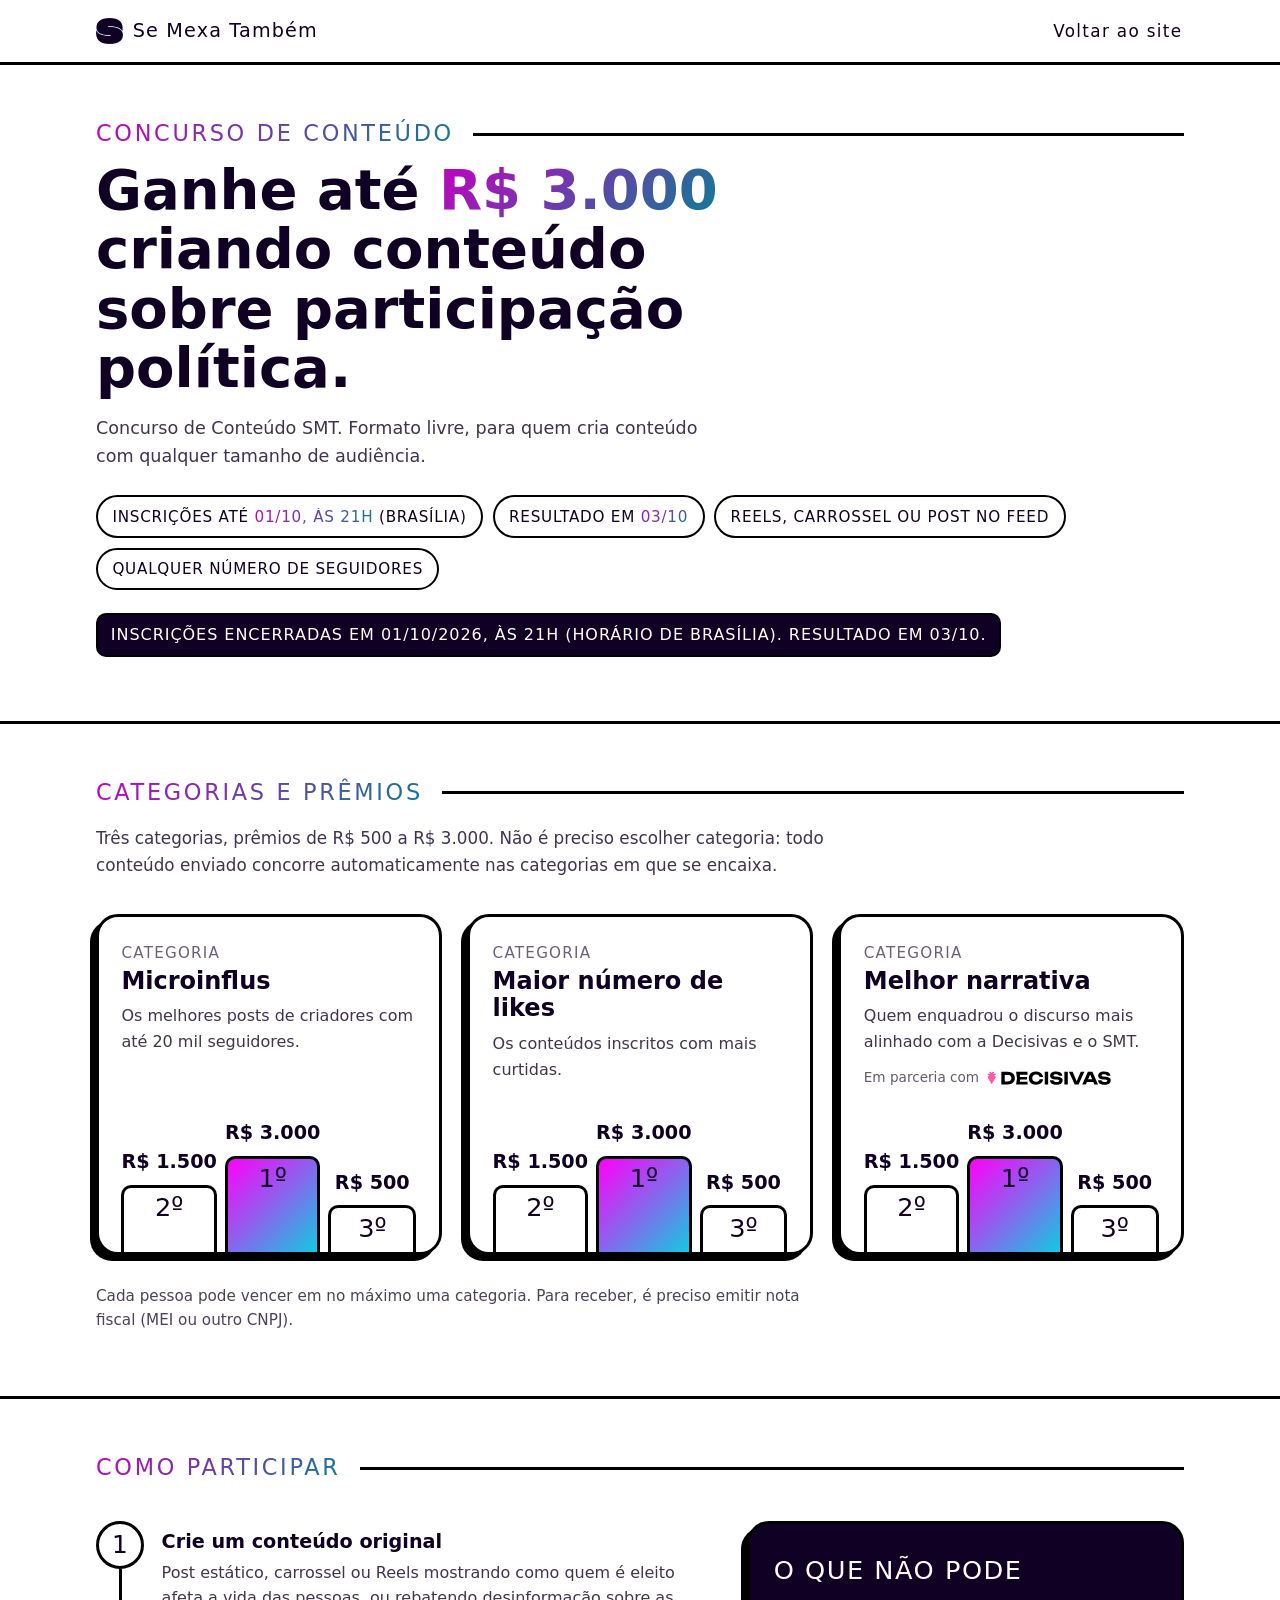
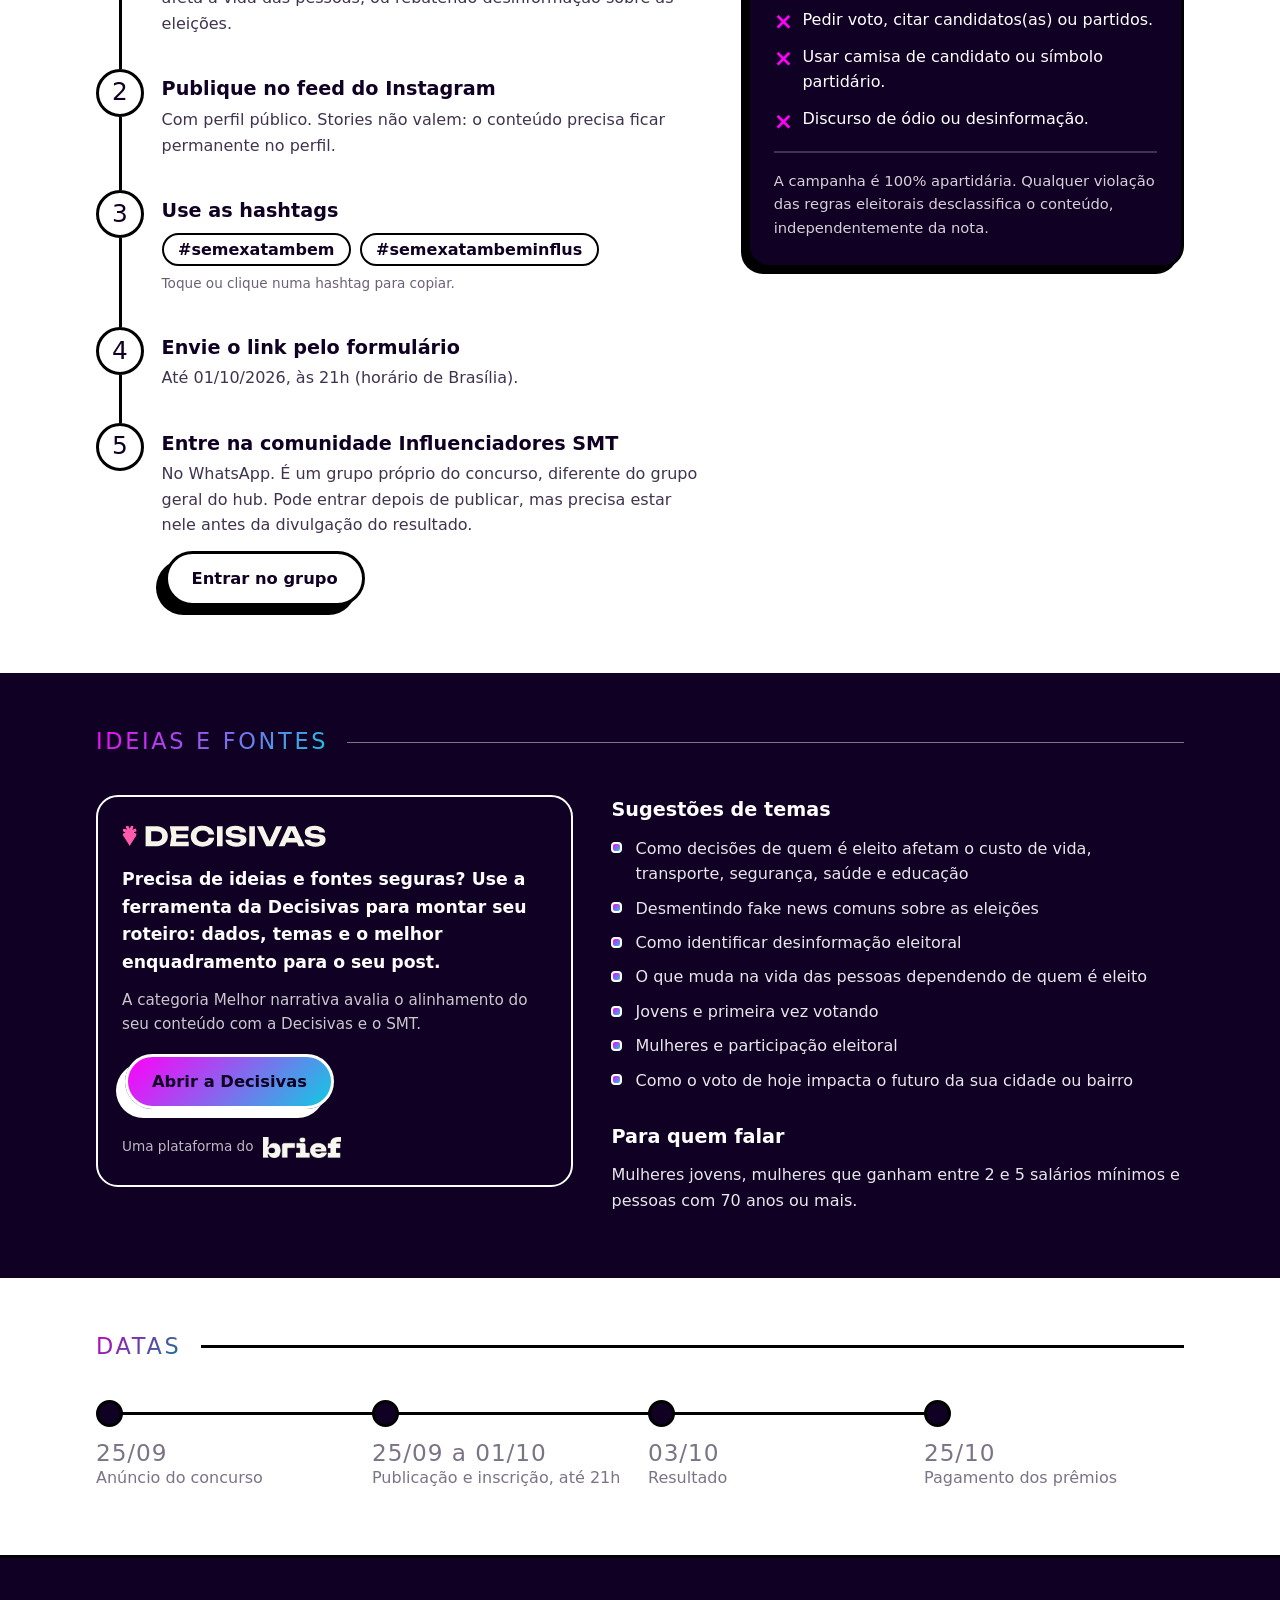
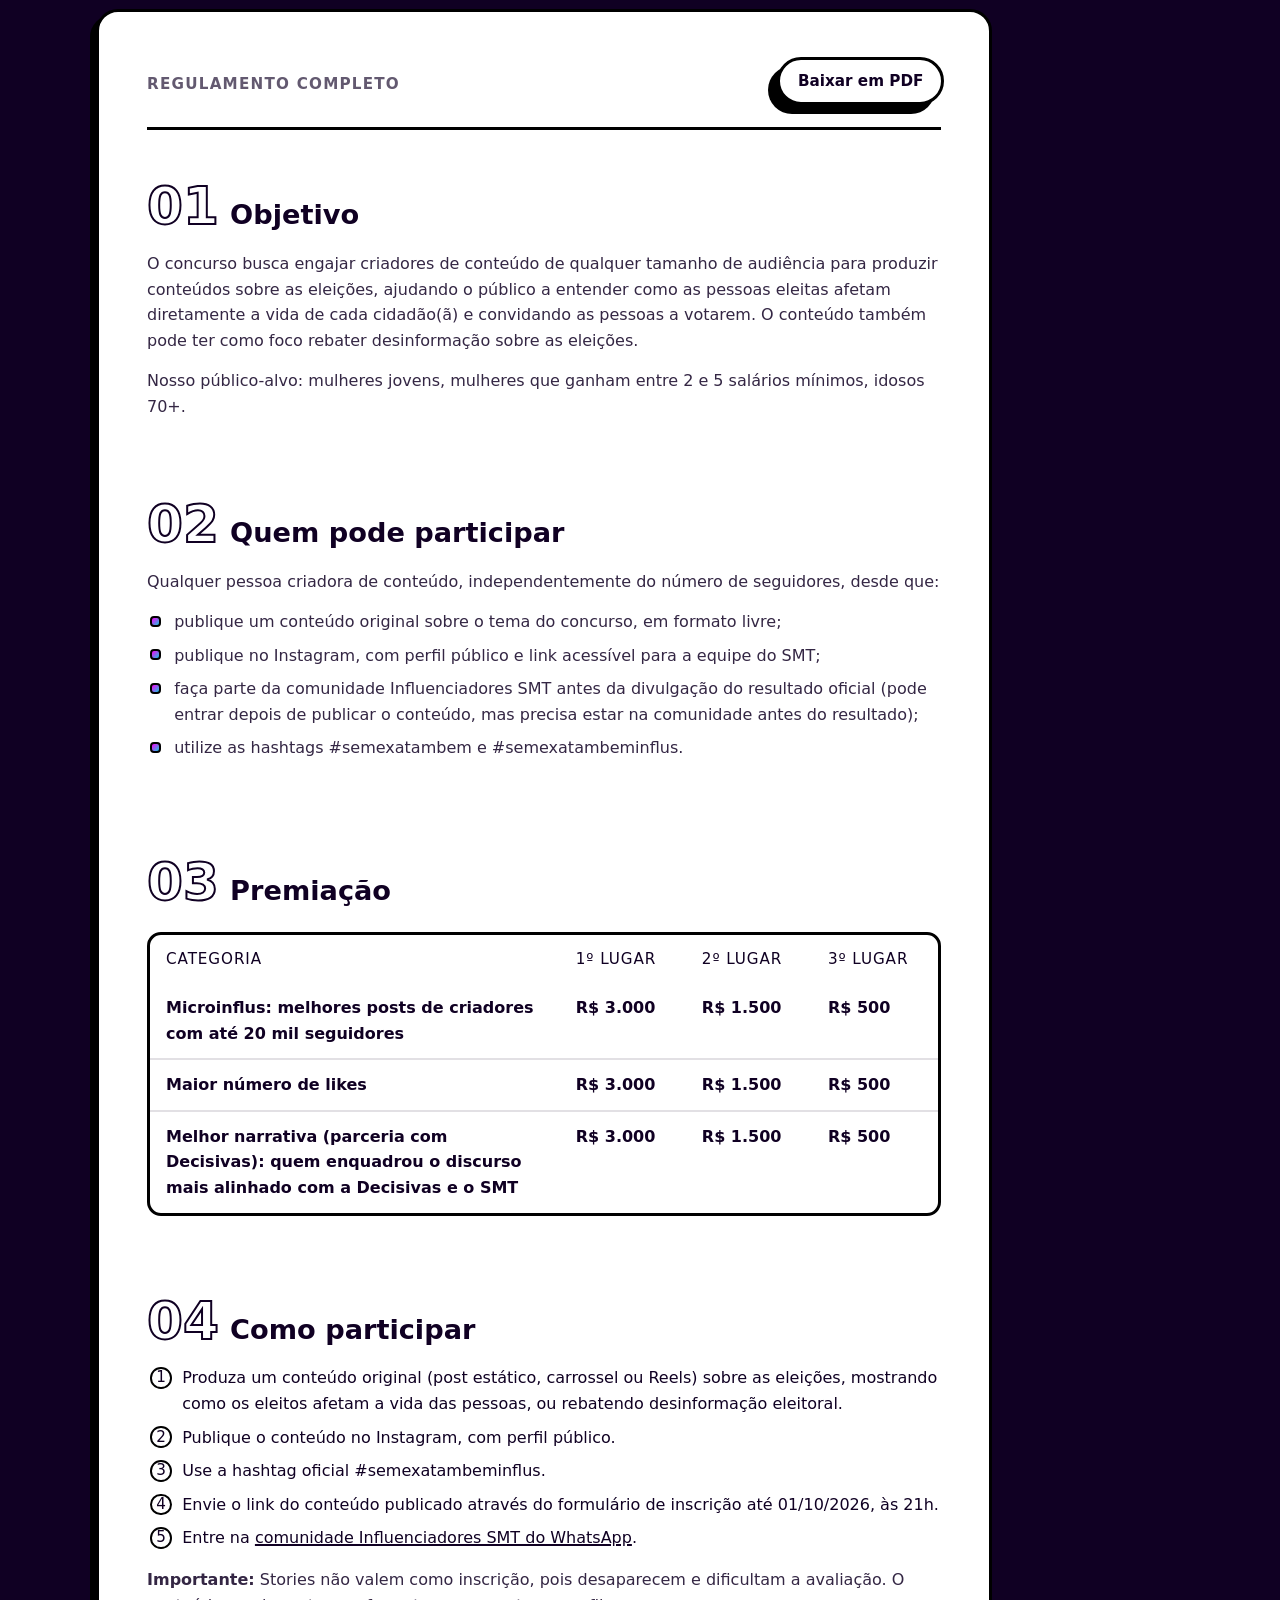
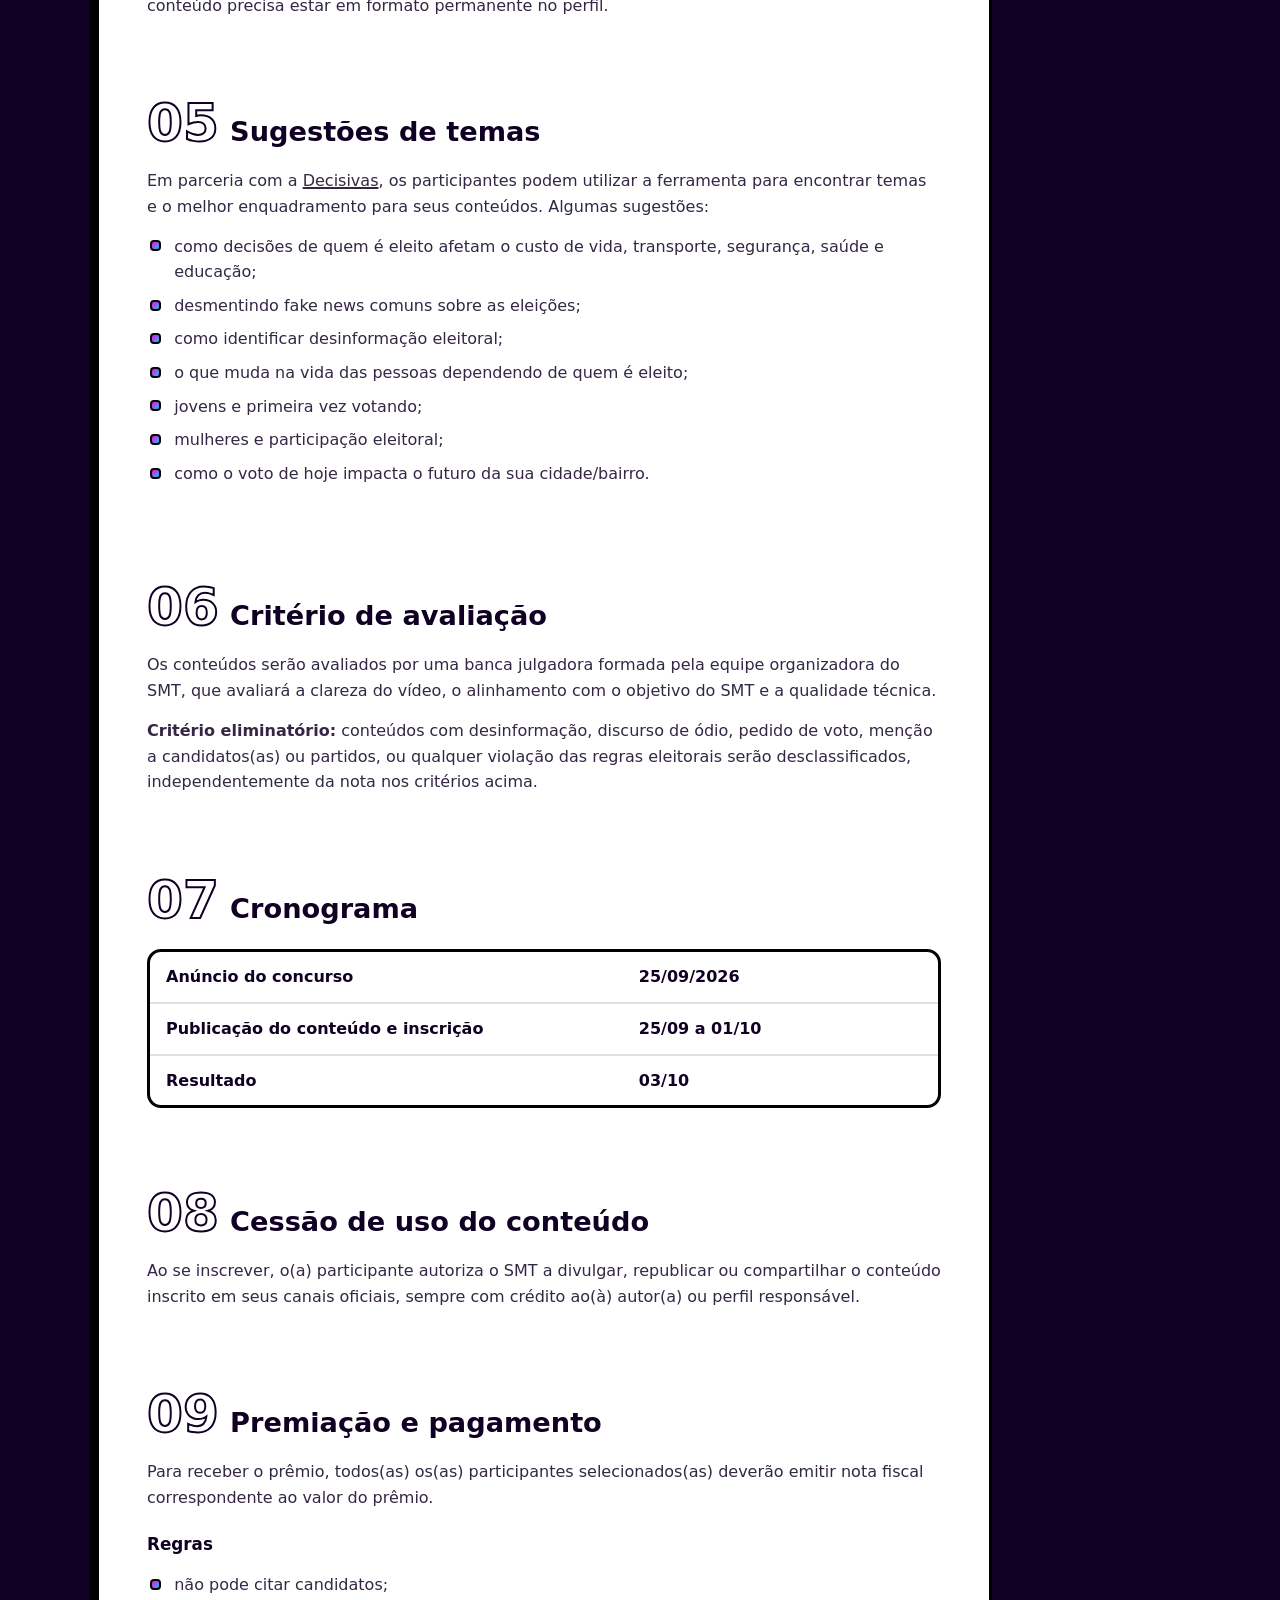
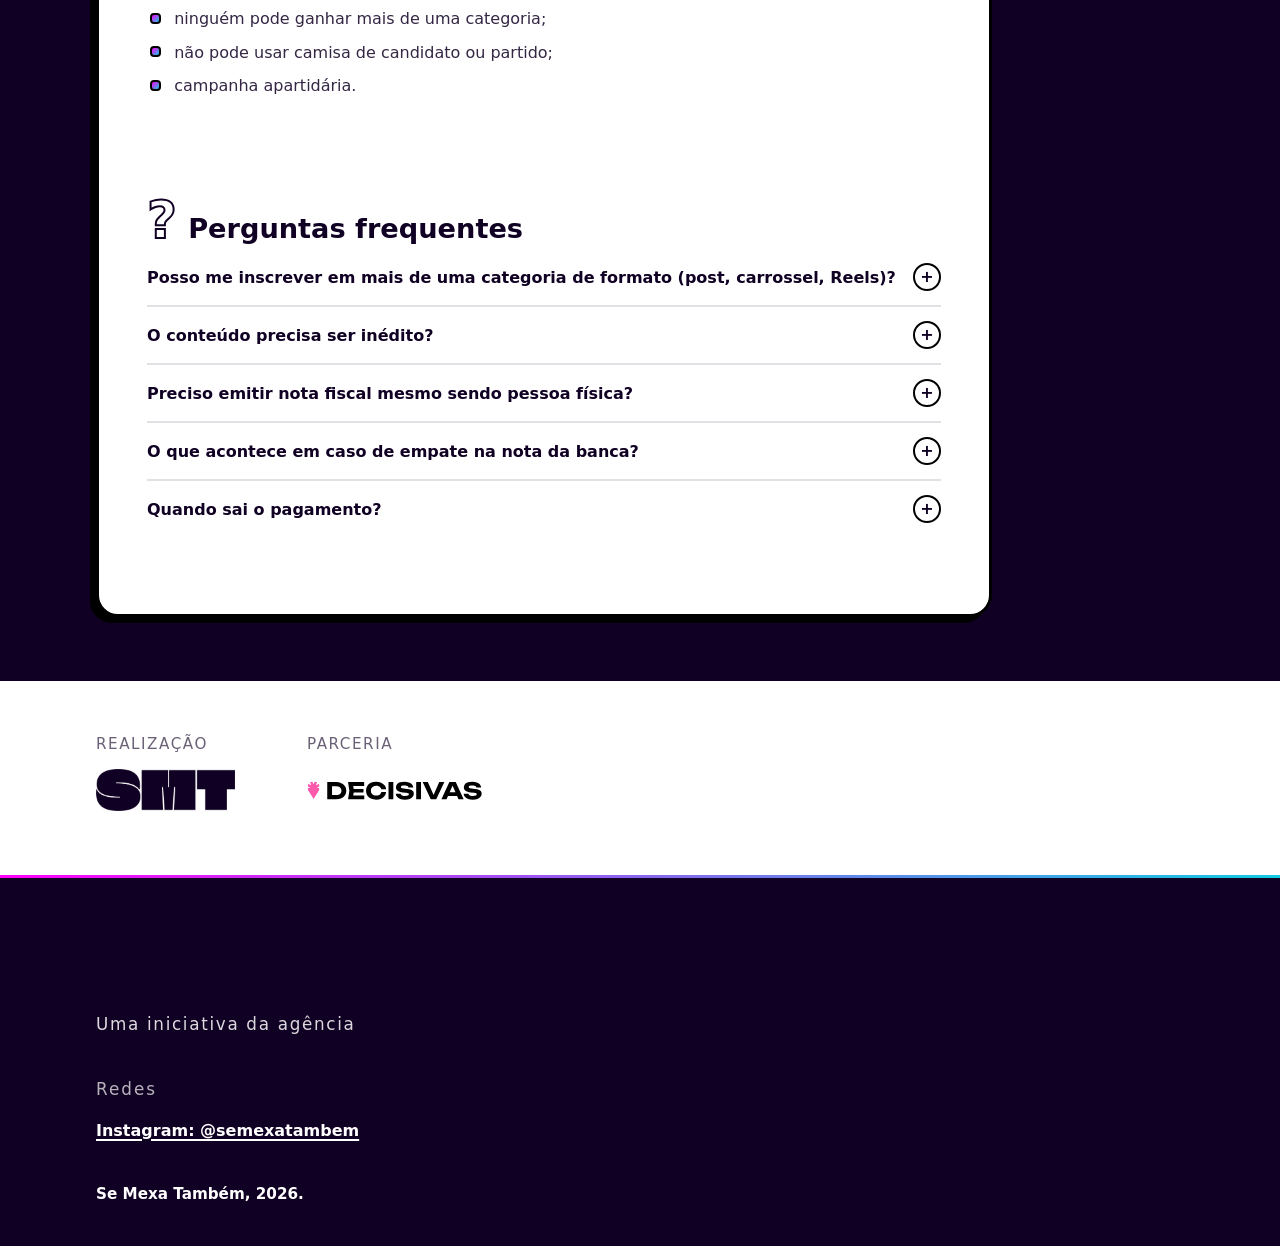
==== concurso/index.html @ 88ca8803 "Concurso de Conteúdo SMT: página /concurso/ com pódios, passo a passo, regulamento, PDF e prazo auto" ====
<!DOCTYPE html>
<html lang="pt-BR">
<head>
  <meta charset="UTF-8">
  <script>if(self!==top){try{top.location.replace(self.location.href)}catch(e){document.documentElement.hidden=true}}</script>
  <meta http-equiv="Content-Security-Policy" content="default-src 'none'; script-src 'self' 'sha256-ZDh8eKhxdZ0gR7tjtRIsDl2L5FKJYBv1Ele5NmzBao4='; style-src 'self'; img-src 'self'; font-src 'self'; form-action 'none'; base-uri 'none'">
  <meta name="referrer" content="strict-origin-when-cross-origin">
  <meta name="viewport" content="width=device-width, initial-scale=1.0">
  <title>Concurso de conteúdo: Se Mexa Também</title>
  <meta name="theme-color" content="#ffffff">
  <link rel="preload" href="/assets/fonts/bebasneue-400.woff2" as="font" type="font/woff2" crossorigin>
  <link rel="preload" href="/assets/fonts/baloo2-600.woff2" as="font" type="font/woff2" crossorigin>
  <link rel="preload" href="/assets/fonts/inter-400.woff2" as="font" type="font/woff2" crossorigin>
  <meta name="description" content="Concurso de Conteúdo SMT sobre participação política: prêmios de até R$ 3.000 para criadores de qualquer tamanho de audiência. Inscrições até 01/10/2026, às 21h.">
  <link rel="canonical" href="https://semexatambem.com/concurso/">
  <meta property="og:site_name" content="Se Mexa Também">
  <meta property="og:locale" content="pt_BR">
  <meta property="og:type" content="article">
  <meta name="twitter:card" content="summary_large_image">
  <meta property="og:title" content="Concurso de Conteúdo SMT: prêmios de até R$ 3.000">
  <meta property="og:description" content="Para criadores de qualquer tamanho. Reels, carrossel ou post sobre participação política. Inscrições até 01/10, às 21h.">
  <meta property="og:url" content="https://semexatambem.com/concurso/">
  <meta property="og:image" content="https://semexatambem.com/assets/og-concurso.png">
  <meta property="og:image:width" content="1200">
  <meta property="og:image:height" content="630">
  <meta property="og:image:alt" content="Concurso de Conteúdo SMT: prêmios de até R$ 3.000, inscrições até 01/10">
  <link rel="icon" type="image/svg+xml" href="/assets/favicon.svg">
  <link rel="icon" type="image/png" sizes="64x64" href="/assets/favicon-64.png">
  <link rel="apple-touch-icon" href="/assets/apple-touch-icon.png">
  <link rel="stylesheet" href="/css/style.css?v=48">
</head>
<body class="pagina-edital pagina-concurso">
  <a class="pular" href="#premios">Pular para o conteúdo</a>
  <header class="topo">
    <nav class="container topo__nav" aria-label="Navegação principal">
      <a class="topo__marca" href="/" aria-label="Se Mexa Também, voltar ao site">
        <img class="topo__s" src="/assets/marca/s-escuro-topo.png" alt="" width="108" height="100">
        <span class="topo__nome">Se Mexa Também</span>
      </a>
      <ul class="topo__links">
        <li><a href="/">Voltar ao site</a></li>
      </ul>
    </nav>
    <div class="fio-leitura" aria-hidden="true"></div>
  </header>

  <main>
    <!-- ============ ABERTURA ============ -->
    <section class="secao concurso-abre" aria-labelledby="titulo-concurso">
      <div class="container">
        <div class="edital__print-cabecalho" aria-hidden="true">
          <img src="/assets/marca/smt-escuro.png" alt="" width="825" height="247">
          <span>semexatambem.com/concurso</span>
        </div>
        <div class="edital__print-grad" aria-hidden="true"></div>
        <div class="cabeca">
          <p class="dizer">Concurso de conteúdo</p>
        </div>
        <h1 id="titulo-concurso" class="concurso__titulo">Ganhe até <span>R$ 3.000</span> criando conteúdo sobre participação política.</h1>
        <p class="concurso__sub">Concurso de Conteúdo SMT. Formato livre, para quem cria conteúdo com qualquer tamanho de audiência.</p>
        <ul class="edital__essencial" aria-label="Resumo do concurso">
          <li>Inscrições até <b>01/10, às 21h</b> (Brasília)<span class="contagem" data-ate="2026-10-01T21:00:00-03:00" hidden></span></li>
          <li>Resultado em <b>03/10</b></li>
          <li>Reels, carrossel ou post no feed</li>
          <li>Qualquer número de seguidores</li>
        </ul>
        <p class="edital__encerrado" data-desde="2026-10-01T21:00:00-03:00" hidden>Inscrições encerradas em 01/10/2026, às 21h (horário de Brasília). Resultado em 03/10.</p>
        <div class="edital__acoes" data-ate="2026-10-01T21:00:00-03:00">
          <a class="botao botao--grad apertavel" href="https://forms.gle/LNgbpVWy9CiAMmvh6" target="_blank" rel="noopener">Enviar meu conteúdo<span class="visualmente-oculto"> (abre em nova aba)</span></a>
          <a class="botao botao--linha apertavel" href="#como-participar">Como participar</a>
        </div>
      </div>
    </section>

    <!-- ============ PRÊMIOS ============ -->
    <section class="secao secao--fio concurso-so-tela" id="premios" aria-labelledby="titulo-premios">
      <div class="container">
        <div class="cabeca">
          <h2 id="titulo-premios" class="dizer">Categorias e prêmios</h2>
        </div>
        <p class="apoio">Três categorias, prêmios de R$ 500 a R$ 3.000. Não é preciso escolher categoria: todo conteúdo enviado concorre automaticamente nas categorias em que se encaixa.</p>

        <div class="premios">
          <article class="premio">
            <p class="premio__rotulo">Categoria</p>
            <h3 class="premio__nome">Microinflus</h3>
            <p class="premio__desc">Os melhores posts de criadores com até 20 mil seguidores.</p>
            <ol class="podio" role="list" aria-label="Prêmios: Microinflus">
              <li class="podio__lugar podio__lugar--1"><span class="visualmente-oculto">Primeiro lugar: </span><span class="podio__valor">R$ 3.000</span><span class="podio__degrau" aria-hidden="true">1º</span></li>
              <li class="podio__lugar podio__lugar--2"><span class="visualmente-oculto">Segundo lugar: </span><span class="podio__valor">R$ 1.500</span><span class="podio__degrau" aria-hidden="true">2º</span></li>
              <li class="podio__lugar podio__lugar--3"><span class="visualmente-oculto">Terceiro lugar: </span><span class="podio__valor">R$ 500</span><span class="podio__degrau" aria-hidden="true">3º</span></li>
            </ol>
          </article>

          <article class="premio">
            <p class="premio__rotulo">Categoria</p>
            <h3 class="premio__nome">Maior número de likes</h3>
            <p class="premio__desc">Os conteúdos inscritos com mais curtidas.</p>
            <ol class="podio" role="list" aria-label="Prêmios: Maior número de likes">
              <li class="podio__lugar podio__lugar--1"><span class="visualmente-oculto">Primeiro lugar: </span><span class="podio__valor">R$ 3.000</span><span class="podio__degrau" aria-hidden="true">1º</span></li>
              <li class="podio__lugar podio__lugar--2"><span class="visualmente-oculto">Segundo lugar: </span><span class="podio__valor">R$ 1.500</span><span class="podio__degrau" aria-hidden="true">2º</span></li>
              <li class="podio__lugar podio__lugar--3"><span class="visualmente-oculto">Terceiro lugar: </span><span class="podio__valor">R$ 500</span><span class="podio__degrau" aria-hidden="true">3º</span></li>
            </ol>
          </article>

          <article class="premio">
            <p class="premio__rotulo">Categoria</p>
            <h3 class="premio__nome">Melhor narrativa</h3>
            <p class="premio__desc">Quem enquadrou o discurso mais alinhado com a Decisivas e o SMT.</p>
            <p class="premio__parceria">Em parceria com <img src="/assets/parceiros/decisivas-escuro.svg" alt="Decisivas" width="1394" height="153"></p>
            <ol class="podio" role="list" aria-label="Prêmios: Melhor narrativa">
              <li class="podio__lugar podio__lugar--1"><span class="visualmente-oculto">Primeiro lugar: </span><span class="podio__valor">R$ 3.000</span><span class="podio__degrau" aria-hidden="true">1º</span></li>
              <li class="podio__lugar podio__lugar--2"><span class="visualmente-oculto">Segundo lugar: </span><span class="podio__valor">R$ 1.500</span><span class="podio__degrau" aria-hidden="true">2º</span></li>
              <li class="podio__lugar podio__lugar--3"><span class="visualmente-oculto">Terceiro lugar: </span><span class="podio__valor">R$ 500</span><span class="podio__degrau" aria-hidden="true">3º</span></li>
            </ol>
          </article>
        </div>

        <p class="premios__nota">Cada pessoa pode vencer em no máximo uma categoria. Para receber, é preciso emitir nota fiscal (MEI ou outro CNPJ).</p>
      </div>
    </section>

    <!-- ============ COMO PARTICIPAR ============ -->
    <section class="secao secao--fio concurso-so-tela" id="como-participar" aria-labelledby="titulo-como">
      <div class="container">
        <div class="cabeca">
          <h2 id="titulo-como" class="dizer">Como participar</h2>
        </div>

        <div class="participar">
          <ol class="passos">
            <li class="passo">
              <span class="passo__n" aria-hidden="true">1</span>
              <div class="passo__corpo">
                <h3 class="passo__titulo">Crie um conteúdo original</h3>
                <p>Post estático, carrossel ou Reels mostrando como quem é eleito afeta a vida das pessoas, ou rebatendo desinformação sobre as eleições.</p>
              </div>
            </li>
            <li class="passo">
              <span class="passo__n" aria-hidden="true">2</span>
              <div class="passo__corpo">
                <h3 class="passo__titulo">Publique no feed do Instagram</h3>
                <p>Com perfil público. Stories não valem: o conteúdo precisa ficar permanente no perfil.</p>
              </div>
            </li>
            <li class="passo">
              <span class="passo__n" aria-hidden="true">3</span>
              <div class="passo__corpo">
                <h3 class="passo__titulo">Use as hashtags</h3>
                <p class="hashtags"><span class="hashtag" data-copiar="#semexatambem">#semexatambem</span> <span class="hashtag" data-copiar="#semexatambeminflus">#semexatambeminflus</span></p>
                <p class="hashtags__dica" hidden>Toque ou clique numa hashtag para copiar.</p>
              </div>
            </li>
            <li class="passo">
              <span class="passo__n" aria-hidden="true">4</span>
              <div class="passo__corpo">
                <h3 class="passo__titulo">Envie o link pelo formulário</h3>
                <p>Até 01/10/2026, às 21h (horário de Brasília).</p>
                <p class="passo__acao" data-ate="2026-10-01T21:00:00-03:00"><a class="botao botao--grad apertavel" href="https://forms.gle/LNgbpVWy9CiAMmvh6" target="_blank" rel="noopener">Enviar meu conteúdo<span class="visualmente-oculto"> (abre em nova aba)</span></a></p>
              </div>
            </li>
            <li class="passo">
              <span class="passo__n" aria-hidden="true">5</span>
              <div class="passo__corpo">
                <h3 class="passo__titulo">Entre na comunidade Influenciadores SMT</h3>
                <p>No WhatsApp. É um grupo próprio do concurso, diferente do grupo geral do hub. Pode entrar depois de publicar, mas precisa estar nele antes da divulgação do resultado.</p>
                <p class="passo__acao"><a class="botao botao--linha apertavel" href="https://chat.whatsapp.com/FdchD34nEvF4m3h0wXc2Hn" target="_blank" rel="noopener">Entrar no grupo<span class="visualmente-oculto"> (abre em nova aba)</span></a></p>
              </div>
            </li>
          </ol>

          <aside class="regras" aria-labelledby="titulo-regras">
            <h3 id="titulo-regras" class="regras__titulo">O que não pode</h3>
            <ul class="regras__lista">
              <li>Pedir voto, citar candidatos(as) ou partidos.</li>
              <li>Usar camisa de candidato ou símbolo partidário.</li>
              <li>Discurso de ódio ou desinformação.</li>
            </ul>
            <p class="regras__nota">A campanha é 100% apartidária. Qualquer violação das regras eleitorais desclassifica o conteúdo, independentemente da nota.</p>
          </aside>
        </div>
      </div>
    </section>

    <!-- ============ IDEIAS (DECISIVAS) ============ -->
    <section class="secao secao-escura concurso-ideias concurso-so-tela" aria-labelledby="titulo-ideias">
      <div class="container">
        <div class="cabeca cabeca--escura">
          <h2 id="titulo-ideias" class="dizer">Ideias e fontes</h2>
        </div>
        <div class="ideias">
          <div class="ideias__decisivas">
            <img class="ideias__logo" src="/assets/parceiros/decisivas-claro.svg" alt="Decisivas" width="1394" height="153">
            <p class="ideias__chamada">Precisa de ideias e fontes seguras? Use a ferramenta da Decisivas para montar seu roteiro: dados, temas e o melhor enquadramento para o seu post.</p>
            <p class="ideias__dica">A categoria Melhor narrativa avalia o alinhamento do seu conteúdo com a Decisivas e o SMT.</p>
            <p><a class="botao botao--grad apertavel" href="https://decisivas.com.br/" target="_blank" rel="noopener">Abrir a Decisivas<span class="visualmente-oculto"> (abre em nova aba)</span></a></p>
            <p class="ideias__credito">Uma plataforma do <img src="/assets/parceiros/brief-claro.png" alt="Projeto Brief" width="435" height="120"></p>
          </div>
          <div class="ideias__temas">
            <h3 class="ideias__subtitulo">Sugestões de temas</h3>
            <ul class="ideias__lista">
              <li>Como decisões de quem é eleito afetam o custo de vida, transporte, segurança, saúde e educação</li>
              <li>Desmentindo fake news comuns sobre as eleições</li>
              <li>Como identificar desinformação eleitoral</li>
              <li>O que muda na vida das pessoas dependendo de quem é eleito</li>
              <li>Jovens e primeira vez votando</li>
              <li>Mulheres e participação eleitoral</li>
              <li>Como o voto de hoje impacta o futuro da sua cidade ou bairro</li>
            </ul>
            <h3 class="ideias__subtitulo">Para quem falar</h3>
            <p class="ideias__publico">Mulheres jovens, mulheres que ganham entre 2 e 5 salários mínimos e pessoas com 70 anos ou mais.</p>
          </div>
        </div>
      </div>
    </section>

    <!-- ============ CRONOGRAMA ============ -->
    <section class="secao concurso-so-tela" aria-labelledby="titulo-datas">
      <div class="container">
        <div class="cabeca">
          <h2 id="titulo-datas" class="dizer">Datas</h2>
        </div>
        <ol class="linha-tempo">
          <li class="etapa" data-inicio="2026-09-25T00:00:00-03:00" data-fim="2026-09-25T23:59:59-03:00">
            <span class="etapa__ponto" aria-hidden="true"></span>
            <span class="etapa__data">25/09</span>
            <span class="etapa__nome">Anúncio do concurso</span>
          </li>
          <li class="etapa" data-inicio="2026-09-25T00:00:00-03:00" data-fim="2026-10-01T21:00:00-03:00">
            <span class="etapa__ponto" aria-hidden="true"></span>
            <span class="etapa__data">25/09 a 01/10</span>
            <span class="etapa__nome">Publicação e inscrição, até 21h</span>
          </li>
          <li class="etapa" data-inicio="2026-10-03T00:00:00-03:00" data-fim="2026-10-03T23:59:59-03:00">
            <span class="etapa__ponto" aria-hidden="true"></span>
            <span class="etapa__data">03/10</span>
            <span class="etapa__nome">Resultado</span>
          </li>
          <li class="etapa" data-inicio="2026-10-25T00:00:00-03:00" data-fim="2026-10-25T23:59:59-03:00">
            <span class="etapa__ponto" aria-hidden="true"></span>
            <span class="etapa__data">25/10</span>
            <span class="etapa__nome">Pagamento dos prêmios</span>
          </li>
        </ol>
      </div>
    </section>

    <!-- ============ REGULAMENTO ============ -->
    <section class="secao secao--fio edital-leitura" id="regulamento" aria-labelledby="titulo-regulamento">
      <div class="container">
        <div class="edital__folha">
        <div class="edital__ferramentas">
          <h2 id="titulo-regulamento" class="edital__doc">Regulamento completo</h2>
          <a class="botao botao--linha apertavel" href="/concurso/regulamento-concurso-smt.pdf" download="regulamento-concurso-smt.pdf">Baixar em PDF</a>
        </div>
        <div class="edital__corpo">

        <article>
          <h3 class="regulamento__h"><span aria-hidden="true">01</span> Objetivo</h3>
          <p>O concurso busca engajar criadores de conteúdo de qualquer tamanho de audiência para produzir conteúdos sobre as eleições, ajudando o público a entender como as pessoas eleitas afetam diretamente a vida de cada cidadão(ã) e convidando as pessoas a votarem. O conteúdo também pode ter como foco rebater desinformação sobre as eleições.</p>
          <p>Nosso público-alvo: mulheres jovens, mulheres que ganham entre 2 e 5 salários mínimos, idosos 70+.</p>
        </article>

        <article>
          <h3 class="regulamento__h"><span aria-hidden="true">02</span> Quem pode participar</h3>
          <p>Qualquer pessoa criadora de conteúdo, independentemente do número de seguidores, desde que:</p>
          <ul>
            <li>publique um conteúdo original sobre o tema do concurso, em formato livre;</li>
            <li>publique no Instagram, com perfil público e link acessível para a equipe do SMT;</li>
            <li>faça parte da comunidade Influenciadores SMT antes da divulgação do resultado oficial (pode entrar depois de publicar o conteúdo, mas precisa estar na comunidade antes do resultado);</li>
            <li>utilize as hashtags #semexatambem e #semexatambeminflus.</li>
          </ul>
        </article>

        <article>
          <h3 class="regulamento__h"><span aria-hidden="true">03</span> Premiação</h3>
          <table class="edital__cronograma regulamento__premios">
            <caption class="visualmente-oculto">Prêmios por categoria e colocação</caption>
            <thead>
              <tr><th scope="col">Categoria</th><th scope="col">1º lugar</th><th scope="col">2º lugar</th><th scope="col">3º lugar</th></tr>
            </thead>
            <tbody>
              <tr><th scope="row">Microinflus: melhores posts de criadores com até 20 mil seguidores</th><td data-rotulo="1º lugar">R$ 3.000</td><td data-rotulo="2º lugar">R$ 1.500</td><td data-rotulo="3º lugar">R$ 500</td></tr>
              <tr><th scope="row">Maior número de likes</th><td data-rotulo="1º lugar">R$ 3.000</td><td data-rotulo="2º lugar">R$ 1.500</td><td data-rotulo="3º lugar">R$ 500</td></tr>
              <tr><th scope="row">Melhor narrativa (parceria com Decisivas): quem enquadrou o discurso mais alinhado com a Decisivas e o SMT</th><td data-rotulo="1º lugar">R$ 3.000</td><td data-rotulo="2º lugar">R$ 1.500</td><td data-rotulo="3º lugar">R$ 500</td></tr>
            </tbody>
          </table>
        </article>

        <article>
          <h3 class="regulamento__h"><span aria-hidden="true">04</span> Como participar</h3>
          <ol>
            <li>Produza um conteúdo original (post estático, carrossel ou Reels) sobre as eleições, mostrando como os eleitos afetam a vida das pessoas, ou rebatendo desinformação eleitoral.</li>
            <li>Publique o conteúdo no Instagram, com perfil público.</li>
            <li>Use a hashtag oficial #semexatambeminflus.</li>
            <li>Envie o link do conteúdo publicado através do <a data-ate="2026-10-01T21:00:00-03:00" href="https://forms.gle/LNgbpVWy9CiAMmvh6" target="_blank" rel="noopener">formulário de inscrição<span class="visualmente-oculto"> (abre em nova aba)</span></a><span data-desde="2026-10-01T21:00:00-03:00" hidden>formulário de inscrição</span> até 01/10/2026, às 21h.</li>
            <li>Entre na <a href="https://chat.whatsapp.com/FdchD34nEvF4m3h0wXc2Hn" target="_blank" rel="noopener">comunidade Influenciadores SMT do WhatsApp<span class="visualmente-oculto"> (abre em nova aba)</span></a>.</li>
          </ol>
          <p><b>Importante:</b> Stories não valem como inscrição, pois desaparecem e dificultam a avaliação. O conteúdo precisa estar em formato permanente no perfil.</p>
        </article>

        <article>
          <h3 class="regulamento__h"><span aria-hidden="true">05</span> Sugestões de temas</h3>
          <p>Em parceria com a <a href="https://decisivas.com.br/" target="_blank" rel="noopener">Decisivas<span class="visualmente-oculto"> (abre em nova aba)</span></a>, os participantes podem utilizar a ferramenta para encontrar temas e o melhor enquadramento para seus conteúdos. Algumas sugestões:</p>
          <ul>
            <li>como decisões de quem é eleito afetam o custo de vida, transporte, segurança, saúde e educação;</li>
            <li>desmentindo fake news comuns sobre as eleições;</li>
            <li>como identificar desinformação eleitoral;</li>
            <li>o que muda na vida das pessoas dependendo de quem é eleito;</li>
            <li>jovens e primeira vez votando;</li>
            <li>mulheres e participação eleitoral;</li>
            <li>como o voto de hoje impacta o futuro da sua cidade/bairro.</li>
          </ul>
        </article>

        <article>
          <h3 class="regulamento__h"><span aria-hidden="true">06</span> Critério de avaliação</h3>
          <p>Os conteúdos serão avaliados por uma banca julgadora formada pela equipe organizadora do SMT, que avaliará a clareza do vídeo, o alinhamento com o objetivo do SMT e a qualidade técnica.</p>
          <p><b>Critério eliminatório:</b> conteúdos com desinformação, discurso de ódio, pedido de voto, menção a candidatos(as) ou partidos, ou qualquer violação das regras eleitorais serão desclassificados, independentemente da nota nos critérios acima.</p>
        </article>

        <article>
          <h3 class="regulamento__h"><span aria-hidden="true">07</span> Cronograma</h3>
          <table class="edital__cronograma">
            <tbody>
              <tr><th scope="row">Anúncio do concurso</th><td>25/09/2026</td></tr>
              <tr><th scope="row">Publicação do conteúdo e inscrição</th><td>25/09 a 01/10</td></tr>
              <tr><th scope="row">Resultado</th><td>03/10</td></tr>
            </tbody>
          </table>
        </article>

        <article>
          <h3 class="regulamento__h"><span aria-hidden="true">08</span> Cessão de uso do conteúdo</h3>
          <p>Ao se inscrever, o(a) participante autoriza o SMT a divulgar, republicar ou compartilhar o conteúdo inscrito em seus canais oficiais, sempre com crédito ao(à) autor(a) ou perfil responsável.</p>
        </article>

        <article>
          <h3 class="regulamento__h"><span aria-hidden="true">09</span> Premiação e pagamento</h3>
          <p>Para receber o prêmio, todos(as) os(as) participantes selecionados(as) deverão emitir nota fiscal correspondente ao valor do prêmio.</p>
          <h4 class="regulamento__sub">Regras</h4>
          <ul>
            <li>não pode citar candidatos;</li>
            <li>ninguém pode ganhar mais de uma categoria;</li>
            <li>não pode usar camisa de candidato ou partido;</li>
            <li>campanha apartidária.</li>
          </ul>
        </article>

        <article>
          <h3 class="regulamento__h"><span aria-hidden="true">?</span> Perguntas frequentes</h3>
          <div class="faq">
            <details>
              <summary>Posso me inscrever em mais de uma categoria de formato (post, carrossel, Reels)?</summary>
              <p>Não precisa se inscrever. Todo conteúdo enviado será colocado automaticamente nas categorias correspondentes.</p>
            </details>
            <details>
              <summary>O conteúdo precisa ser inédito?</summary>
              <p>Sim, não será aceito vídeo publicado em data anterior à data da inscrição.</p>
            </details>
            <details>
              <summary>Preciso emitir nota fiscal mesmo sendo pessoa física?</summary>
              <p>Sim. Todos os participantes precisam emitir nota fiscal para receber o pagamento. Para isso, é preciso ter um CNPJ (MEI ou outros tipos de empresa).</p>
            </details>
            <details>
              <summary>O que acontece em caso de empate na nota da banca?</summary>
              <p>O critério de desempate será o alcance.</p>
            </details>
            <details>
              <summary>Quando sai o pagamento?</summary>
              <p>Em 25/10.</p>
            </details>
          </div>
        </article>

        </div>

        <div class="edital__acoes edital__acoes--fecho" data-ate="2026-10-01T21:00:00-03:00">
          <a class="botao botao--grad apertavel" href="https://forms.gle/LNgbpVWy9CiAMmvh6" target="_blank" rel="noopener">Enviar meu conteúdo<span class="visualmente-oculto"> (abre em nova aba)</span></a>
          <p class="edital__prazo">Inscrições até 01/10/2026, às 21h (Brasília).</p>
        </div>
        </div>
      </div>
    </section>

    <!-- ============ QUEM FAZ ============ -->
    <section class="secao concurso-parceiros concurso-so-tela" aria-label="Realização e parceria">
      <div class="container parceiros">
        <div class="parceiros__grupo">
          <p class="parceiros__rotulo">Realização</p>
          <img class="parceiros__smt" src="/assets/marca/smt-escuro.png" alt="SMT, Se Mexa Também" width="825" height="247" loading="lazy">
        </div>
        <div class="parceiros__grupo">
          <p class="parceiros__rotulo">Parceria</p>
          <div class="parceiros__logos">
            <img class="parceiros__decisivas" src="/assets/parceiros/decisivas-escuro.svg" alt="Decisivas" width="1394" height="153" loading="lazy">
            <img class="parceiros__brief" src="/assets/parceiros/brief-escuro.png" alt="Projeto Brief" width="435" height="120" loading="lazy">
          </div>
        </div>
      </div>
    </section>

    <p class="visualmente-oculto" id="aviso-copia" role="status"></p>
  </main>

  <footer class="rodape">
    <div class="rodape__fio" aria-hidden="true"></div>
    <div class="container">
      <img class="rodape__marca" src="/assets/marca/smt-branco.png" alt="SMT" width="825" height="247" loading="lazy">
      <p class="rodape__iniciativa">Uma iniciativa da agência <img src="/assets/marca/indica-branco-rodape.png" alt="INDICA" width="320" height="96" loading="lazy"></p>
      <div class="rodape__bloco">
        <h3 class="rodape__titulo">Redes</h3>
        <ul class="rodape__redes">
          <li><a class="rodape__link" href="https://www.instagram.com/semexatambem" target="_blank" rel="noopener">Instagram: @semexatambem<span class="visualmente-oculto"> (abre em nova aba)</span></a></li>
        </ul>
      </div>
      <p class="rodape__assinatura">Se Mexa Também, 2026.</p>
    </div>
  </footer>

  <script src="/js/main.js?v=23"></script>
</body>
</html>
---- css/style.css ----
/* ==========================================================================
   Silent Majority Talks
   Sistema: linhas pretas 3px como organizador; molduras sticker (borda preta,
   sombra dura para baixo-esquerda, como a sombra do logo); degradê da marca
   só em dizeres, chips e fios; base branca, tinta #100023, escuro no fecho.
   ========================================================================== */

/* ---- Fontes self-hosted (zero requisição externa) ---- */

@font-face {
  font-family: "Baloo 2";
  font-style: normal;
  font-weight: 600;
  font-display: swap;
  src: url("../assets/fonts/baloo2-600.woff2") format("woff2");
}
@font-face {
  font-family: "Inter";
  font-style: normal;
  font-weight: 400;
  font-display: swap;
  src: url("../assets/fonts/inter-400.woff2") format("woff2");
}
@font-face {
  font-family: "Bebas Neue";
  font-style: normal;
  font-weight: 400;
  font-display: swap;
  src: url("../assets/fonts/bebasneue-400.woff2") format("woff2");
}

@font-face {
  font-family: "Inter";
  font-style: italic;
  font-weight: 100 900;
  font-display: swap;
  src: url("../assets/fonts/inter-italic.woff2") format("woff2");
}

/* ---- Tema ---- */

:root {
  --tinta: #100023;
  --preto: #000000;
  --branco: #ffffff;
  --rosa: #ff00fa;
  --azul: #11cae2;
  --rosa-texto: #c400c0;
  --azul-texto: #0b7f92;
  --grad-texto: linear-gradient(135deg, var(--rosa-texto), var(--azul-texto));
  --sombra-quadro: -8px 8px 0 var(--preto);
  --grad: linear-gradient(135deg, var(--rosa), var(--azul));

  --fonte-titulo: "Baloo 2", "Avenir Next", system-ui, sans-serif;
  --fonte-dizeres: "Bebas Neue", "Baloo 2", system-ui, sans-serif;
  --fonte-texto: "Inter", system-ui, -apple-system, sans-serif;

  --fio: 3px solid var(--preto);
  --sombra-repouso: -6px 6px 0 var(--preto);
  --sombra-alta: -9px 9px 0 var(--preto);
  --sombra-baixa: -3px 3px 0 var(--preto);
}

/* ---- Base ---- */

*, *::before, *::after { box-sizing: border-box; }

html {
  scroll-behavior: smooth;
  scroll-padding-top: 5rem;
}

@media (prefers-reduced-motion: reduce) {
  html { scroll-behavior: auto; }
}

body {
  margin: 0;
  font-family: var(--fonte-texto);
  font-size: 1rem;
  line-height: 1.6;
  color: var(--tinta);
  background: var(--branco);
  -webkit-font-smoothing: antialiased;
}

img { max-width: 100%; height: auto; }

h1, h2, h3 { margin: 0; }
p { margin: 0; }

.container {
  width: min(100% - 2.5rem, 68rem);
  margin-inline: auto;
}

[hidden] { display: none !important; }

.visualmente-oculto {
  position: absolute;
  width: 1px; height: 1px;
  padding: 0; margin: -1px;
  overflow: hidden;
  clip: rect(0 0 0 0);
  white-space: nowrap;
  border: 0;
}

.pular {
  position: absolute;
  left: 1rem;
  top: -4rem;
  z-index: 100;
  background: var(--tinta);
  color: var(--branco);
  padding: 0.6rem 1.2rem;
  border-radius: 0 0 12px 12px;
  text-decoration: none;
  transition: top 0.2s ease;
}
.pular:focus { top: 0; }

::selection { background: var(--rosa); color: var(--preto); }

:focus-visible {
  outline: 3px solid var(--preto);
  outline-offset: 3px;
}
.secao-escura :focus-visible,
.rodape :focus-visible,
.faixa :focus-visible { outline-color: var(--branco); }

@media (max-width: 759.98px) {
  .topo__links :focus-visible { outline-color: var(--branco); }
}

/* ---- Interação única dos elementos sticker clicáveis ---- */

.apertavel {
  box-shadow: var(--sombra-repouso);
  transition: transform 0.12s ease, box-shadow 0.12s ease;
  -webkit-tap-highlight-color: transparent;
}

@media (hover: hover) {
  .apertavel:hover {
    transform: translate(3px, -3px);
    box-shadow: var(--sombra-alta);
  }
}
.apertavel:active {
  transform: translate(-3px, 3px);
  box-shadow: var(--sombra-baixa);
}

.secao-escura .apertavel {
  border-color: var(--branco);
  box-shadow: -6px 6px 0 var(--branco);
}

@media (hover: hover) {
  .secao-escura .apertavel:hover { box-shadow: -9px 9px 0 var(--branco); }
}

.secao-escura .apertavel:active { box-shadow: -3px 3px 0 var(--branco); }

/* ---- Botões ---- */

.botao {
  display: inline-block;
  font-family: var(--fonte-titulo);
  font-weight: 700;
  font-size: 1.02rem;
  color: var(--tinta);
  text-decoration: none;
  padding: 0.72rem 1.5rem;
  border: var(--fio);
  border-radius: 999px;
}
.botao--grad { background-image: var(--grad); }
.botao--linha { background: var(--branco); }

.botao--tinta {
  background: var(--tinta);
  color: var(--branco);
}

/* ---- Chip de placeholder (herda a cor do contexto) ---- */

/* ==========================================================================
   Topo
   ========================================================================== */

.topo {
  position: sticky;
  top: 0;
  z-index: 50;
  background: var(--branco);
  border-bottom: var(--fio);
}

.topo__nav {
  position: relative;
  display: flex;
  align-items: center;
  justify-content: space-between;
  gap: 1rem;
  padding-block: 0.7rem;
}

.topo__marca {
  display: flex;
  align-items: center;
  gap: 0.6rem;
  text-decoration: none;
  color: var(--tinta);
}

.topo__s { width: 1.7rem; height: auto; flex-shrink: 0; }

.topo__nome {
  font-family: var(--fonte-dizeres);
  font-size: 1.2rem;
  letter-spacing: 0.06em;
}

.topo__menu-botao {
  display: grid;
  gap: 5px;
  padding: 0.65rem;
  background: transparent;
  border: 2px solid var(--preto);
  border-radius: 10px;
  cursor: pointer;
}
.topo__menu-linha {
  display: block;
  width: 20px;
  height: 2.5px;
  border-radius: 2px;
  background: var(--tinta);
}

.topo__links {
  list-style: none;
  margin: 0;
  padding: 1rem 1.25rem 1.5rem;
  display: none;
  position: absolute;
  top: 100%;
  left: 0;
  right: 0;
  flex-direction: column;
  gap: 0.3rem;
  background: var(--tinta);
  border-bottom: var(--fio);
}
.topo__links.aberto { display: flex; }

.topo__links a {
  position: relative;
  display: inline-block;
  font-family: var(--fonte-dizeres);
  font-size: 1.35rem;
  letter-spacing: 0.08em;
  color: var(--branco);
  text-decoration: none;
  padding: 0.4rem 0.1rem;
}

.topo__links a::after {
  content: "";
  position: absolute;
  left: 0;
  right: 0;
  bottom: 0;
  height: 3px;
  background-image: var(--grad);
  transform: scaleX(0);
  transform-origin: left;
  transition: transform 0.15s ease;
}
.topo__links a:hover::after,
.topo__links a:focus-visible::after { transform: scaleX(1); }

.topo__nome { position: relative; }

.topo__nome::after {
  content: "";
  position: absolute;
  left: 0;
  right: 0;
  bottom: -3px;
  height: 3px;
  background-image: var(--grad);
  transform: scaleX(0);
  transform-origin: left;
  transition: transform 0.15s ease;
}

.topo__marca:hover .topo__nome::after,
.topo__marca:focus-visible .topo__nome::after { transform: scaleX(1); }

.topo__menu-botao[aria-expanded="true"] { background: var(--tinta); }
.topo__menu-botao[aria-expanded="true"] .topo__menu-linha { background: var(--branco); }

@media (min-width: 760px) {
  .topo__menu-botao { display: none; }
  .topo__links {
    display: flex;
    position: static;
    flex-direction: row;
    gap: 1.6rem;
    padding: 0;
    background: transparent;
    border-bottom: none;
  }
  .topo__links a {
    font-size: 1.05rem;
    color: var(--tinta);
  }
}

.fio-leitura {
  position: absolute;
  left: 0;
  right: 0;
  bottom: -3px;
  height: 3px;
  background-image: var(--grad);
  transform: scaleX(0);
  transform-origin: left;
  will-change: transform;
}

/* ==========================================================================
   Hero: a arte da sombra longa vive dentro de um quadro, cortada pela
   borda esquerda interna (nunca solta, nunca sangrando a viewport)
   ========================================================================== */

.hero { padding-block: 2rem 3.5rem; }

.hero__quadro {
  background: var(--branco);
  border: var(--fio);
  border-radius: 26px;
  overflow: hidden;
  box-shadow: var(--sombra-quadro);
  display: grid;
}

.hero__arte {
  display: flex;
  align-items: center;
  border-bottom: var(--fio);
  padding-block: 1.2rem;
}
.hero__arte img { display: block; width: 100%; }

.hero__texto { padding: clamp(1.5rem, 4vw, 2.6rem); }

.hero__traducao {
  font-style: italic;
  font-size: 0.85rem;
  color: rgba(16, 0, 35, 0.6);
  margin-bottom: 1rem;
}

.hero__titulo {
  font-family: var(--fonte-titulo);
  font-weight: 800;
  font-size: clamp(1.8rem, 5vw, 3rem);
  line-height: 1.12;
  letter-spacing: -0.01em;
  margin-bottom: 1.7rem;
}

.hero__botoes {
  display: flex;
  flex-wrap: wrap;
  gap: 1rem;
}

@media (min-width: 760px) {
  .hero__quadro { grid-template-columns: 42% 1fr; }
  .hero__arte {
    border-bottom: none;
    border-right: var(--fio);
    padding-block: 0;
    align-items: flex-end;
  }
  .hero__texto { align-self: center; }
}

/* ==========================================================================
   Faixa-índice
   ========================================================================== */

.faixa {
  background: var(--tinta);
  border-bottom: var(--fio);
}

.faixa__trilho {
  display: flex;
  gap: 2.4rem;
  padding-block: 0.85rem;
  overflow-x: auto;
  scrollbar-width: none;
}
.faixa__trilho::-webkit-scrollbar { display: none; }

.faixa__trilho a {
  font-family: var(--fonte-dizeres);
  font-size: 1.05rem;
  letter-spacing: 0.12em;
  color: var(--branco);
  text-decoration: none;
  white-space: nowrap;
  border-bottom: 3px solid transparent;
}
.faixa__trilho a { transition: border-bottom-color 0.15s ease; }

.faixa__trilho a:hover { border-bottom-color: var(--rosa); }

.faixa__trilho a[aria-current] {
  border-bottom-color: transparent;
  background-image: var(--grad);
  background-repeat: no-repeat;
  background-size: 100% 3px;
  background-position: bottom;
}

@media (max-width: 600px) {
  .faixa__trilho {
    -webkit-mask-image: linear-gradient(90deg, #000 0%, #000 88%, transparent);
    mask-image: linear-gradient(90deg, #000 0%, #000 88%, transparent);
    padding-right: 2.5rem;
  }
}

/* ==========================================================================
   Cabeçalho de seção: dizer em degradê + fio até a borda
   ========================================================================== */

.cabeca {
  display: flex;
  align-items: center;
  gap: 1.2rem;
}
.cabeca::after {
  content: "";
  flex: 1;
  height: 3px;
  background: var(--preto);
}
.cabeca--escura::after {
  height: 1px;
  background: rgba(255, 255, 255, 0.45);
}

.dizer {
  font-family: var(--fonte-dizeres);
  font-weight: 400;
  font-size: 1.4rem;
  letter-spacing: 0.12em;
  text-transform: uppercase;
  color: var(--rosa-texto);
}
@supports ((-webkit-background-clip: text) or (background-clip: text)) {
  .dizer {
    background-image: var(--grad-texto);
    -webkit-background-clip: text;
    background-clip: text;
    color: transparent;
  }
}

.secao-escura .dizer { color: var(--rosa); }

@supports ((-webkit-background-clip: text) or (background-clip: text)) {
  .secao-escura .dizer {
    background-image: var(--grad);
    -webkit-background-clip: text;
    background-clip: text;
    color: transparent;
  }
}

.apoio {
  font-size: 1.05rem;
  color: rgba(16, 0, 35, 0.8);
  max-width: 46rem;
  margin-top: 0.9rem;
}


/* ==========================================================================
   Seções e blocos de "O que fazemos"
   ========================================================================== */

.secao {
  padding-block: 3.2rem 4rem;
}

.secao--fio { border-top: var(--fio); }

.secao-escura {
  background: var(--tinta);
  color: var(--branco);
}

.bloco {
  border-top: var(--fio);
  margin-top: 2.4rem;
}
.bloco:first-of-type { margin-top: 2rem; }

.bloco__grade {
  display: grid;
  gap: 1.6rem;
  padding-block: 2.2rem 2.6rem;
}

.bloco__grade > .bloco__info:only-child {
  grid-column: 1 / -1;
  max-width: 46rem;
}

@media (min-width: 900px) {
  .bloco__grade {
    grid-template-columns: 5fr 7fr;
    gap: 3.5rem;
    align-items: center;
  }
}

.bloco__numero {
  font-family: var(--fonte-dizeres);
  font-size: 3.2rem;
  line-height: 1;
  color: var(--tinta);
  margin-bottom: 0.5rem;
  transition: color 0.35s ease;
}
@supports (-webkit-text-stroke: 2px #000) {
  .bloco__numero {
    color: transparent;
    -webkit-text-stroke: 2px var(--tinta);
  }
  .bloco--lido .bloco__numero { color: var(--tinta); }
}

.bloco__titulo {
  font-family: var(--fonte-titulo);
  font-weight: 800;
  font-size: 1.6rem;
  margin-bottom: 0.4rem;
}

.bloco__info > p:last-child { color: rgba(16, 0, 35, 0.8); }

/* ---- Molduras de mídia no formato do conteúdo real ---- */

.midia {
  position: relative;
  border: var(--fio);
  border-radius: 22px;
  background-color: var(--tinta);
  display: grid;
  place-items: center;
  overflow: hidden;
}

.midia--convite {
  min-height: 12rem;
  padding: 1.5rem;
}

.botao--gigante {
  font-size: clamp(1.1rem, 2.3vw, 1.45rem);
  padding: 1.05rem 2.2rem;
  z-index: 1;
}

.midia--ig {
  display: block;
  padding: 0;
  height: clamp(24rem, 60vw, 30rem);
}

.midia--post {
  display: grid;
  place-items: center;
  padding: 1.2rem;
}

.midia--post .midia__iframe {
  width: min(100%, 25rem);
  height: clamp(30rem, calc(88vw + 10rem), 37rem);
  border-radius: 10px;
}

.midia__iframe {
  display: block;
  width: 100%;
  height: 100%;
  border: 0;
  background: var(--branco);
}

.bloco__acao { margin-top: 1.3rem; }

.bloco__link { margin-top: 0.5rem; }
.bloco__link a,
.rodape__link {
  font-weight: 600;
  color: inherit;
  text-decoration: underline;
  text-decoration-thickness: 2px;
  text-underline-offset: 3px;
}
.bloco__link a,
.rodape__link { transition: text-decoration-color 0.15s ease; }

.bloco__link a:hover,
.rodape__link:hover { text-decoration-color: var(--rosa); }

/* ==========================================================================
   O que defendemos: uma convicção
   ========================================================================== */

.convicao {
  font-family: var(--fonte-dizeres);
  font-size: clamp(2.6rem, 7vw, 4.6rem);
  line-height: 0.98;
  letter-spacing: 0.015em;
  text-transform: uppercase;
  margin-top: 2.2rem;
  max-width: 18ch;
}

.convicao span { color: var(--rosa-texto); }

@supports ((-webkit-background-clip: text) or (background-clip: text)) {
  .convicao span {
    background-image: var(--grad-texto);
    -webkit-background-clip: text;
    background-clip: text;
    color: transparent;
  }
}

.apoio--marcado {
  margin-top: 1.6rem;
  max-width: 52ch;
  position: relative;
  padding-left: 1.7rem;
}

.apoio--marcado::before {
  content: "";
  position: absolute;
  left: 0;
  top: 0.32em;
  width: 14px;
  height: 14px;
  border-radius: 5px;
  border: 2px solid var(--preto);
  background-image: var(--grad);
}

/* ==========================================================================
   Participe: portas-cartaz
   ========================================================================== */

.portas {
  margin-top: 1.8rem;
  display: grid;
  gap: 1.3rem;
}

.porta {
  display: grid;
  grid-template-columns: 1fr auto;
  align-items: center;
  gap: 1.3rem;
  background: var(--branco);
  border: var(--fio);
  border-radius: 22px;
  padding: 1.4rem 1.5rem;
  text-decoration: none;
  color: var(--tinta);
}

.porta__titulo {
  display: block;
  font-family: var(--fonte-titulo);
  font-weight: 700;
  font-size: clamp(1.25rem, 2.6vw, 1.55rem);
  line-height: 1.2;
}

.porta__desc {
  display: block;
  font-size: 0.95rem;
  color: rgba(16, 0, 35, 0.75);
  margin-top: 0.25rem;
}

.porta__assunto {
  display: grid;
  grid-template-rows: 0fr;
  opacity: 0;
  transition: grid-template-rows 0.25s ease, opacity 0.2s ease 0.05s;
}
.porta__assunto > span {
  display: block;
  overflow: hidden;
  min-height: 0;
  font-family: var(--fonte-dizeres);
  font-size: 0.95rem;
  letter-spacing: 0.08em;
  padding-top: 0.45rem;
  color: rgba(16, 0, 35, 0.8);
}
.porta__assunto b {
  font-weight: 400;
  color: var(--rosa-texto);
}
@supports ((-webkit-background-clip: text) or (background-clip: text)) {
  .porta__assunto b {
    background-image: var(--grad-texto);
    -webkit-background-clip: text;
    background-clip: text;
    color: transparent;
  }
}
.porta:focus-visible .porta__assunto {
  grid-template-rows: 1fr;
  opacity: 1;
}

@media (hover: hover) {
  .porta:hover .porta__assunto {
    grid-template-rows: 1fr;
    opacity: 1;
  }
}
@media (hover: none) {
  .porta__assunto { grid-template-rows: 1fr; opacity: 1; }
}

.porta__disco {
  width: 3.2rem;
  height: 3.2rem;
  border: 3px solid var(--preto);
  border-radius: 50%;
  display: grid;
  place-items: center;
  font-family: var(--fonte-titulo);
  font-weight: 800;
  font-size: 1.35rem;
  background-image: var(--grad);
  background-repeat: no-repeat;
  background-position: center;
  background-size: 0% 0%;
  transition: background-size 0.15s ease;
}
.porta:focus-visible .porta__disco { background-size: 100% 100%; }

@media (hover: hover) {
  .porta:hover .porta__disco { background-size: 100% 100%; }
}

@media (max-width: 480px) {
  .porta { gap: 1rem; padding: 1.25rem 1.15rem; }

  .porta__disco {
    width: 2.5rem;
    height: 2.5rem;
    font-size: 1.1rem;
    border-width: 2px;
  }
}

/* ==========================================================================
   Formulário de influenciadores
   ========================================================================== */

.formulario {
  margin-top: 2rem;
  background: var(--branco);
  border: var(--fio);
  border-radius: 22px;
  box-shadow: var(--sombra-repouso);
  padding: clamp(1.4rem, 3.5vw, 2.2rem);
  max-width: 52rem;
}

.formulario__grade {
  display: grid;
  gap: 1.1rem;
}

@media (min-width: 720px) {
  .formulario__grade { grid-template-columns: 1fr 1fr; }
}

.campo { display: block; }

.campo__rotulo {
  display: block;
  font-weight: 600;
  font-size: 0.92rem;
  margin-bottom: 0.35rem;
}

.campo__rotulo em {
  font-style: normal;
  font-weight: 400;
  color: rgba(16, 0, 35, 0.55);
}

.campo input,
.campo select {
  width: 100%;
  font: inherit;
  color: var(--tinta);
  background: var(--branco);
  border: 2px solid var(--preto);
  border-radius: 12px;
  padding: 0.65rem 0.85rem;
}

.campo input::placeholder { color: rgba(16, 0, 35, 0.55); }

.campo select { cursor: pointer; }

.formulario__enviar {
  margin-top: 1.4rem;
  cursor: pointer;
  font-size: 1.05rem;
}

.formulario__nota {
  margin-top: 1rem;
  font-size: 0.8rem;
  color: rgba(16, 0, 35, 0.6);
  max-width: 38rem;
}

.aviso-recebido__texto {
  font-family: var(--fonte-titulo);
  font-weight: 700;
  font-size: 1.1rem;
  border: 3px solid var(--preto);
  border-radius: 14px;
  background-image: var(--grad);
  box-shadow: var(--sombra-repouso);
  padding: 0.9rem 1.2rem;
  margin-top: 1.4rem;
}

/* ==========================================================================
   Contato: fecho escuro
   ========================================================================== */

.chips {
  list-style: none;
  display: flex;
  flex-wrap: wrap;
  gap: 0.7rem;
  padding: 0;
  margin: 1.5rem 0 0;
}

.chips a {
  display: inline-block;
  font-family: var(--fonte-dizeres);
  font-size: 1rem;
  letter-spacing: 0.1em;
  color: var(--branco);
  text-decoration: none;
  border: 2px solid var(--branco);
  border-radius: 999px;
  padding: 0.35rem 1rem;
  transition: background-color 0.15s ease, color 0.15s ease;
}
.chips a:hover {
  background: var(--branco);
  color: var(--tinta);
}

.contato__email {
  display: inline-block;
  font-family: var(--fonte-titulo);
  font-weight: 700;
  font-size: clamp(1.05rem, 3vw, 1.5rem);
  color: var(--branco);
  text-decoration: none;
  border: 2px solid var(--branco);
  border-radius: 14px;
  padding: 1.1rem 1.5rem;
  margin: 1.6rem 0 1.4rem;
  transition: background-color 0.15s ease, color 0.15s ease;
  overflow-wrap: anywhere;
}
.contato__email:hover {
  background: var(--branco);
  color: var(--tinta);
}

.contato__nota {
  font-size: 0.85rem;
  color: rgba(255, 255, 255, 0.7);
  max-width: 34rem;
}

/* ==========================================================================
   Rodapé
   ========================================================================== */

.rodape {
  background: var(--tinta);
  color: var(--branco);
  padding-bottom: 2.5rem;
}

.rodape__fio {
  height: 3px;
  background-image: var(--grad);
}

.rodape .container { padding-top: 2.8rem; }

.rodape__marca {
  display: block;
  width: min(220px, 60%);
  height: auto;
  margin-bottom: 2.2rem;
}

.rodape__iniciativa {
  display: flex;
  align-items: center;
  gap: 0.7rem;
  font-family: var(--fonte-dizeres);
  font-size: 1.05rem;
  letter-spacing: 0.1em;
  color: rgba(255, 255, 255, 0.85);
  margin: -0.8rem 0 2.4rem;
}
.rodape__iniciativa img {
  height: 1.5rem;
  width: auto;
  display: inline-block;
}

.rodape__bloco { margin-bottom: 2.4rem; }

.rodape__titulo {
  font-family: var(--fonte-dizeres);
  font-weight: 400;
  font-size: 1.05rem;
  letter-spacing: 0.12em;
  color: rgba(255, 255, 255, 0.7);
  margin-bottom: 0.9rem;
}

.rodape__redes {
  list-style: none;
  margin: 0;
  padding: 0;
  display: grid;
  gap: 0.6rem;
}

.rodape__privacidade {
  font-size: 0.85rem;
  color: rgba(255, 255, 255, 0.7);
}

.rodape__assinatura {
  font-family: var(--fonte-titulo);
  font-weight: 600;
  font-size: 0.95rem;
  margin-top: 1rem;
}

/* ==========================================================================
   Página 404
   ========================================================================== */

.pagina-404 {
  min-height: 80vh;
  display: flex;
  flex-direction: column;
  align-items: flex-start;
  justify-content: center;
  gap: 0.5rem;
  padding-block: 4rem;
}

.pagina-404__numero {
  font-family: var(--fonte-titulo);
  font-weight: 800;
  font-size: clamp(5rem, 25vw, 9rem);
  line-height: 1;
  color: var(--rosa);
}
@supports ((-webkit-background-clip: text) or (background-clip: text)) {
  .pagina-404__numero {
    background-image: var(--grad);
    -webkit-background-clip: text;
    background-clip: text;
    color: transparent;
  }
}

.pagina-404 h1 {
  font-family: var(--fonte-titulo);
  font-weight: 800;
  font-size: clamp(1.6rem, 5vw, 2.2rem);
}

.pagina-404 p { max-width: 34rem; }

.pagina-404 .botao { margin-top: 1.2rem; }

.pagina-edital .topo__links {
  display: flex;
  position: static;
  flex-direction: row;
  padding: 0;
  background: transparent;
  border-bottom: none;
}

.pagina-edital .topo__links a { color: var(--tinta); font-size: 1.05rem; }

/* ==========================================================================
   Chamada em destaque na home (edital, concurso)
   ========================================================================== */

.faixa-edital {
  background-image: var(--grad);
  border-block: var(--fio);
  padding-block: 1.1rem;
}

.faixa-edital__linha {
  display: flex;
  align-items: center;
  flex-wrap: wrap;
  gap: 0.9rem 1.4rem;
}

.faixa-edital__dizer {
  font-family: var(--fonte-dizeres);
  font-size: 1.35rem;
  letter-spacing: 0.06em;
  text-transform: uppercase;
  background: var(--tinta);
  color: var(--branco);
  border: 2px solid var(--preto);
  border-radius: 10px;
  padding: 0.3rem 0.7rem;
}

@media (min-width: 900px) {
  .faixa-edital .botao { margin-left: auto; }
}

.faixa-edital__texto {
  font-weight: 600;
  max-width: 34rem;
  flex: 1 1 16rem;
}

/* ==========================================================================
   Página do edital
   ========================================================================== */

.edital__titulo {
  font-family: var(--fonte-titulo);
  font-weight: 800;
  font-size: clamp(1.9rem, 4.5vw, 3rem);
  line-height: 1.1;
  max-width: 24ch;
  margin-top: 0.4rem;
}

.edital__essencial {
  list-style: none;
  padding: 0;
  margin: 1.6rem 0 0;
  display: flex;
  flex-wrap: wrap;
  gap: 0.6rem;
}

.edital__essencial li {
  font-family: var(--fonte-dizeres);
  font-size: 0.95rem;
  letter-spacing: 0.05em;
  text-transform: uppercase;
  border: 2px solid var(--preto);
  border-radius: 999px;
  padding: 0.45rem 0.9rem;
  background: var(--branco);
}

.edital__essencial b { font-weight: inherit; }

@supports ((-webkit-background-clip: text) or (background-clip: text)) {
  .edital__essencial b {
    background-image: var(--grad-texto);
    -webkit-background-clip: text;
    background-clip: text;
    color: transparent;
  }
}

.edital__encerrado {
  display: inline-block;
  margin-top: 1.4rem;
  font-family: var(--fonte-dizeres);
  font-size: 1rem;
  letter-spacing: 0.06em;
  text-transform: uppercase;
  background: var(--tinta);
  color: var(--branco);
  border: 2px solid var(--preto);
  border-radius: 10px;
  padding: 0.45rem 0.8rem;
}

.edital__acoes {
  margin-top: 1.8rem;
  display: flex;
  align-items: center;
  flex-wrap: wrap;
  gap: 1rem;
}

.edital__acoes .botao { cursor: pointer; }

.edital__folha {
  background: var(--branco);
  border: var(--fio);
  border-radius: 22px;
  box-shadow: var(--sombra-repouso);
  padding: clamp(1.4rem, 4vw, 3rem);
  max-width: 56rem;
}

.edital__ferramentas {
  display: flex;
  align-items: center;
  justify-content: space-between;
  flex-wrap: wrap;
  gap: 0.8rem;
  padding-bottom: 1.2rem;
  border-bottom: var(--fio);
}

.edital__ferramentas .botao { cursor: pointer; font-size: 0.95rem; padding: 0.55rem 1.1rem; }

.edital__doc {
  font-family: var(--fonte-dizeres);
  font-size: 0.95rem;
  letter-spacing: 0.08em;
  text-transform: uppercase;
  color: rgba(16, 0, 35, 0.65);
}

.edital-leitura {
  background-color: var(--tinta);
}

.edital__corpo { max-width: 50rem; }

.edital__corpo article { padding-block: 1.8rem; position: relative; }

.edital__corpo article + article::before {
  content: "";
  position: absolute;
  top: 0;
  left: 0;
  right: 0;
  height: 2px;
  background: rgba(16, 0, 35, 0.12);
}

.edital__corpo h2,
.edital__corpo .regulamento__h {
  font-family: var(--fonte-titulo);
  font-weight: 800;
  font-size: clamp(1.3rem, 2.6vw, 1.7rem);
  display: flex;
  align-items: baseline;
  gap: 0.7rem;
}

.edital__corpo h2 span,
.edital__corpo .regulamento__h span {
  font-size: 1.9em;
  line-height: 1;
  color: var(--tinta);
  transition: color 0.35s ease;
}

@supports (-webkit-text-stroke: 2px #000) {
  .edital__corpo h2 span,
  .edital__corpo .regulamento__h span {
    color: transparent;
    -webkit-text-stroke: 2px var(--tinta);
  }
  .artigo--lido h2 span,
  .artigo--lido .regulamento__h span { color: var(--tinta); }
}

.edital__corpo h3 {
  font-family: var(--fonte-titulo);
  font-weight: 700;
  font-size: 1.08rem;
  margin-top: 1.4rem;
}

.edital__corpo p, .edital__corpo ul { margin-top: 0.9rem; color: rgba(16, 0, 35, 0.85); }

.edital__corpo ul { list-style: none; padding-left: 0.2rem; }

.edital__corpo li {
  margin-top: 0.5rem;
  position: relative;
  padding-left: 1.5rem;
}

.edital__corpo li::before {
  content: "";
  position: absolute;
  left: 0;
  top: 0.42em;
  width: 11px;
  height: 11px;
  border-radius: 4px;
  border: 2px solid var(--preto);
  background-image: var(--grad);
}

.edital__corpo a { color: inherit; text-decoration: underline; text-decoration-thickness: 2px; }
.edital__corpo a { transition: text-decoration-color 0.15s ease; }

.edital__corpo a:hover { text-decoration-color: var(--rosa); }

.edital__cronograma {
  width: 100%;
  margin-top: 1.2rem;
  border: var(--fio);
  border-radius: 14px;
  border-spacing: 0;
  overflow: hidden;
  background: var(--branco);
}

.edital__cronograma th,
.edital__cronograma td { padding: 0.75rem 1rem; text-align: left; vertical-align: top; }

.edital__cronograma th { font-weight: 600; width: 60%; }

.edital__cronograma td {
  font-family: var(--fonte-titulo);
  font-weight: 700;
  white-space: nowrap;
}

.edital__cronograma tr + tr th,
.edital__cronograma tr + tr td { border-top: 2px solid rgba(16, 0, 35, 0.12); }

@media (max-width: 600px) {
  .edital__cronograma tr { display: block; }

  .edital__cronograma th,
  .edital__cronograma td {
    display: block;
    width: auto;
    white-space: normal;
  }

  .edital__cronograma th { padding-bottom: 0.1rem; }
  .edital__cronograma td { padding-top: 0; }
  .edital__cronograma tr + tr td { border-top: 0; }
}

.edital__temas { margin-top: 0.4rem; }

.edital__temas dt {
  font-family: var(--fonte-titulo);
  font-weight: 700;
  margin-top: 1.5rem;
  position: relative;
  padding-left: 1.6rem;
}

.edital__temas dt::before {
  content: "";
  position: absolute;
  left: 0;
  top: 0.32em;
  width: 13px;
  height: 13px;
  border-radius: 5px;
  border: 2px solid var(--preto);
  background-image: var(--grad);
}

.edital__temas dd { padding-left: 1.6rem; }

.edital__temas dd { margin: 0.3rem 0 0; color: rgba(16, 0, 35, 0.8); }

.edital__acoes--fecho { padding-block: 2rem 0.5rem; }

.edital__prazo { font-family: var(--fonte-dizeres); letter-spacing: 0.05em; text-transform: uppercase; }

.edital__print-cabecalho,
.edital__print-grad { display: none; }

/* ==========================================================================
   Página do concurso
   ========================================================================== */

.concurso__titulo {
  font-family: var(--fonte-titulo);
  font-weight: 800;
  font-size: clamp(2rem, 5.2vw, 3.5rem);
  line-height: 1.06;
  max-width: 19ch;
  margin-top: 0.5rem;
}

.concurso__titulo span { color: var(--rosa-texto); }

@supports ((-webkit-background-clip: text) or (background-clip: text)) {
  .concurso__titulo span {
    background-image: var(--grad-texto);
    -webkit-background-clip: text;
    background-clip: text;
    color: transparent;
  }
}

.concurso__sub {
  margin-top: 1rem;
  font-size: 1.1rem;
  max-width: 40rem;
  color: rgba(16, 0, 35, 0.8);
}

/* ---- Pódios ---- */

.premios {
  display: grid;
  gap: 1.6rem;
  margin-top: 2.2rem;
}

@media (min-width: 900px) {
  .premios { grid-template-columns: repeat(3, 1fr); }
}

.premio {
  display: flex;
  flex-direction: column;
  background: var(--branco);
  border: var(--fio);
  border-radius: 22px;
  box-shadow: var(--sombra-repouso);
  padding: 1.5rem 1.4rem 0;
  overflow: hidden;
}

.premio__rotulo {
  font-family: var(--fonte-dizeres);
  font-size: 0.95rem;
  letter-spacing: 0.08em;
  text-transform: uppercase;
  color: rgba(16, 0, 35, 0.62);
}

.premio__nome {
  font-family: var(--fonte-titulo);
  font-weight: 800;
  font-size: 1.5rem;
  line-height: 1.15;
  margin-top: 0.15rem;
}

.premio__desc {
  margin-top: 0.5rem;
  color: rgba(16, 0, 35, 0.8);
}

.premio__parceria {
  display: flex;
  align-items: center;
  gap: 0.5rem;
  margin-top: 0.8rem;
  font-size: 0.85rem;
  color: rgba(16, 0, 35, 0.65);
}

.premio__parceria img { height: 0.85rem; width: auto; }

.podio {
  list-style: none;
  margin: auto 0 0;
  padding: 1.8rem 0 0;
  display: grid;
  grid-template-columns: repeat(3, 1fr);
  align-items: end;
  gap: 0.5rem;
}

.podio__lugar {
  display: flex;
  flex-direction: column;
  text-align: center;
}

/* ordem visual de pódio (2, 1, 3); leitores de tela seguem 1, 2, 3 */
.podio__lugar--1 { order: 2; }
.podio__lugar--2 { order: 1; }
.podio__lugar--3 { order: 3; }

.podio__valor {
  font-family: var(--fonte-titulo);
  font-weight: 800;
  font-size: clamp(1rem, 1.6vw, 1.2rem);
  white-space: nowrap;
  margin-bottom: 0.45rem;
}

.podio__degrau {
  display: grid;
  place-items: start center;
  padding-top: 0.45rem;
  border: var(--fio);
  border-bottom: none;
  border-radius: 10px 10px 0 0;
  background: var(--branco);
  font-family: var(--fonte-dizeres);
  font-size: 1.6rem;
  line-height: 1;
}

.podio__lugar--1 .podio__degrau { height: 6rem; background-image: var(--grad); }
.podio__lugar--2 .podio__degrau { height: 4.2rem; }
.podio__lugar--3 .podio__degrau { height: 2.9rem; }

.premios__nota {
  margin-top: 1.8rem;
  font-size: 0.95rem;
  color: rgba(16, 0, 35, 0.75);
  max-width: 46rem;
}

/* ---- Passo a passo ---- */

.participar {
  display: grid;
  gap: 2.4rem;
  margin-top: 2.2rem;
}

@media (min-width: 900px) {
  .participar {
    grid-template-columns: minmax(0, 7fr) minmax(0, 5fr);
    align-items: start;
  }
}

.passos {
  list-style: none;
  margin: 0;
  padding: 0;
}

.passo {
  position: relative;
  display: grid;
  grid-template-columns: 3rem 1fr;
  column-gap: 1.1rem;
  padding-bottom: 2rem;
}

.passo:last-child { padding-bottom: 0; }

.passo:not(:last-child)::before {
  content: "";
  position: absolute;
  left: calc(1.5rem - 1.5px);
  top: 3rem;
  bottom: 0;
  width: 3px;
  background: var(--preto);
}

.passo__n {
  width: 3rem;
  height: 3rem;
  display: grid;
  place-items: center;
  border: var(--fio);
  border-radius: 50%;
  background: var(--branco);
  font-family: var(--fonte-dizeres);
  font-size: 1.55rem;
  line-height: 1;
}

.passo__titulo {
  font-family: var(--fonte-titulo);
  font-weight: 700;
  font-size: 1.2rem;
  line-height: 1.25;
  margin-top: 0.55rem;
}

.passo__corpo p { margin-top: 0.35rem; color: rgba(16, 0, 35, 0.8); }
.passo__corpo .passo__acao { margin-top: 1rem; }

.hashtags {
  display: flex;
  flex-wrap: wrap;
  gap: 0.55rem;
}

.passo__corpo .hashtags { margin-top: 0.65rem; }

.hashtag {
  display: inline-block;
  font-family: var(--fonte-titulo);
  font-weight: 700;
  font-size: 1rem;
  color: var(--tinta);
  background: var(--branco);
  border: 2px solid var(--preto);
  border-radius: 999px;
  padding: 0.3rem 0.9rem;
  transition: background-color 0.15s ease, color 0.15s ease;
}

button.hashtag {
  cursor: pointer;
  -webkit-tap-highlight-color: transparent;
}

@media (hover: hover) {
  button.hashtag:hover { background: var(--tinta); color: var(--branco); }
}

button.hashtag[data-copiado] { background-image: var(--grad); color: var(--tinta); }
button.hashtag[data-copiado]::after { content: " · copiada"; }

.passo__corpo .hashtags__dica {
  margin-top: 0.45rem;
  font-size: 0.85rem;
  color: rgba(16, 0, 35, 0.62);
}

/* ---- O que não pode ---- */

.regras {
  background: var(--tinta);
  color: var(--branco);
  border: var(--fio);
  border-radius: 22px;
  box-shadow: var(--sombra-repouso);
  padding: 1.6rem 1.5rem;
}

@media (min-width: 900px) {
  .regras { position: sticky; top: 6rem; }
}

.regras__titulo {
  font-family: var(--fonte-dizeres);
  font-weight: 400;
  font-size: 1.6rem;
  letter-spacing: 0.06em;
  text-transform: uppercase;
}

.regras__lista {
  list-style: none;
  margin: 1rem 0 0;
  padding: 0;
}

.regras__lista li {
  position: relative;
  padding-left: 1.8rem;
  margin-top: 0.7rem;
}

.regras__lista li::before {
  content: "×";
  content: "×" / "";
  position: absolute;
  left: 0;
  top: -0.2em;
  font-family: var(--fonte-titulo);
  font-weight: 800;
  font-size: 1.45rem;
  color: var(--rosa);
}

.regras__nota {
  margin-top: 1.2rem;
  padding-top: 1rem;
  border-top: 2px solid rgba(255, 255, 255, 0.2);
  font-size: 0.92rem;
  color: rgba(255, 255, 255, 0.82);
}

/* ---- Ideias e fontes (Decisivas) ---- */

.ideias {
  display: grid;
  gap: 2.4rem;
  margin-top: 2.2rem;
}

@media (min-width: 900px) {
  .ideias {
    grid-template-columns: minmax(0, 5fr) minmax(0, 6fr);
    align-items: start;
  }
}

.ideias__decisivas {
  border: 2px solid var(--branco);
  border-radius: 22px;
  padding: 1.7rem 1.5rem;
}

.ideias__logo { display: block; height: 1.4rem; width: auto; max-width: 100%; }

.ideias__chamada {
  margin-top: 1.2rem;
  font-size: 1.08rem;
  font-weight: 600;
}

.ideias__dica {
  margin-top: 0.7rem;
  font-size: 0.95rem;
  color: rgba(255, 255, 255, 0.78);
}

.ideias__decisivas .botao { margin-top: 1.3rem; }

.ideias__credito {
  display: flex;
  align-items: center;
  gap: 0.6rem;
  margin-top: 1.5rem;
  font-size: 0.85rem;
  color: rgba(255, 255, 255, 0.72);
}

.ideias__credito img { height: 1.35rem; width: auto; }

.ideias__subtitulo {
  font-family: var(--fonte-titulo);
  font-weight: 700;
  font-size: 1.2rem;
}

.ideias__subtitulo + .ideias__lista { margin-top: 0.6rem; }
.ideias__lista + .ideias__subtitulo { margin-top: 1.8rem; }

.ideias__lista {
  list-style: none;
  padding: 0;
  margin: 0;
}

.ideias__lista li {
  position: relative;
  padding-left: 1.5rem;
  margin-top: 0.55rem;
  color: rgba(255, 255, 255, 0.9);
}

.ideias__lista li::before {
  content: "";
  position: absolute;
  left: 0;
  top: 0.42em;
  width: 11px;
  height: 11px;
  border-radius: 4px;
  border: 2px solid var(--branco);
  background-image: var(--grad);
}

.ideias__publico { margin-top: 0.6rem; color: rgba(255, 255, 255, 0.9); }

/* ---- Linha do tempo ---- */

.linha-tempo {
  position: relative;
  list-style: none;
  margin: 2.2rem 0 0;
  padding: 0;
  display: grid;
  gap: 1.5rem;
}

.linha-tempo::before {
  content: "";
  position: absolute;
  left: calc(0.85rem - 1.5px);
  top: 0.5rem;
  bottom: 0.5rem;
  width: 3px;
  background: var(--preto);
}

.etapa {
  position: relative;
  display: grid;
  grid-template-columns: 1.7rem 1fr;
  column-gap: 1rem;
  align-items: center;
}

.etapa__ponto {
  grid-row: span 2;
  align-self: start;
  width: 1.7rem;
  height: 1.7rem;
  border: var(--fio);
  border-radius: 50%;
  background: var(--branco);
  position: relative;
  z-index: 1;
}

.etapa__data {
  font-family: var(--fonte-dizeres);
  font-size: 1.45rem;
  letter-spacing: 0.04em;
  line-height: 1.1;
}

.etapa__nome { color: rgba(16, 0, 35, 0.8); }

.etapa--feita .etapa__ponto { background: var(--tinta); }
.etapa--feita .etapa__data,
.etapa--feita .etapa__nome { color: rgba(16, 0, 35, 0.55); }

.etapa--atual .etapa__ponto {
  background-image: var(--grad);
  box-shadow: var(--sombra-baixa);
}

.etapa--atual .etapa__data::after {
  content: "agora";
  display: inline-block;
  vertical-align: middle;
  margin-left: 0.55rem;
  font-size: 0.85rem;
  letter-spacing: 0.08em;
  background: var(--tinta);
  color: var(--branco);
  border-radius: 6px;
  padding: 0.12rem 0.45rem 0.08rem;
}

@media (min-width: 760px) {
  .linha-tempo {
    grid-template-columns: repeat(4, 1fr);
    gap: 1rem;
  }

  .linha-tempo::before {
    left: 0.85rem;
    right: calc((100% - 3rem) / 4 - 0.85rem);
    top: calc(0.85rem - 1.5px);
    bottom: auto;
    width: auto;
    height: 3px;
  }

  .etapa {
    grid-template-columns: 1fr;
    align-items: start;
  }

  .etapa__ponto { grid-row: auto; margin-bottom: 0.8rem; }
}

@media (max-width: 759.98px) {
  .linha-tempo::before { display: none; }

  .etapa:not(:last-child)::before {
    content: "";
    position: absolute;
    left: calc(0.85rem - 1.5px);
    top: 0.85rem;
    bottom: -1.5rem;
    width: 3px;
    background: var(--preto);
  }
}

/* ---- Regulamento: tabela de prêmios e perguntas ---- */

.regulamento__sub {
  font-family: var(--fonte-titulo);
  font-weight: 700;
  font-size: 1.05rem;
  margin: 1.3rem 0 0;
}

.regulamento__premios th[scope="col"] {
  font-family: var(--fonte-dizeres);
  font-weight: 400;
  font-size: 0.95rem;
  letter-spacing: 0.06em;
  text-transform: uppercase;
  width: auto;
}

.regulamento__premios tbody th { width: 52%; }

@media (max-width: 600px) {
  .regulamento__premios thead {
    position: absolute;
    width: 1px;
    height: 1px;
    overflow: hidden;
    clip: rect(0 0 0 0);
    white-space: nowrap;
  }

  .regulamento__premios tr {
    display: flex;
    flex-wrap: wrap;
    gap: 0.2rem 1.1rem;
    padding: 0.8rem 1rem;
  }

  .regulamento__premios tr + tr { border-top: 2px solid rgba(16, 0, 35, 0.12); }

  .regulamento__premios tbody th {
    flex: 0 0 100%;
    width: auto;
    padding: 0 0 0.2rem;
  }

  .regulamento__premios tr td,
  .regulamento__premios tr + tr th,
  .regulamento__premios tr + tr td {
    border-top: 0;
    padding: 0;
  }

  .regulamento__premios td::before {
    content: attr(data-rotulo) ": ";
    font-family: var(--fonte-texto);
    font-weight: 400;
    color: rgba(16, 0, 35, 0.62);
  }
}

.edital__corpo ol {
  list-style: none;
  counter-reset: item;
  padding-left: 0.2rem;
  margin-top: 0.9rem;
}

.edital__corpo ol > li {
  counter-increment: item;
  padding-left: 2rem;
}

.edital__corpo ol > li::before {
  content: counter(item);
  top: 0.12em;
  width: 1.35rem;
  height: 1.35rem;
  display: grid;
  place-items: center;
  border: 2px solid var(--preto);
  border-radius: 50%;
  background: var(--branco);
  background-image: none;
  font-family: var(--fonte-dizeres);
  font-size: 0.95rem;
  line-height: 1;
}

.faq details { border-top: 2px solid rgba(16, 0, 35, 0.12); padding-block: 0.95rem; }
.faq details:first-child { border-top: 0; padding-top: 0.9rem; }

.faq summary {
  position: relative;
  list-style: none;
  cursor: pointer;
  font-weight: 600;
  padding-right: 2.6rem;
}

.faq summary::-webkit-details-marker { display: none; }

.faq summary::after {
  content: "+";
  content: "+" / "";
  position: absolute;
  right: 0;
  top: -0.1rem;
  width: 1.75rem;
  height: 1.75rem;
  display: grid;
  place-items: center;
  border: 2px solid var(--preto);
  border-radius: 50%;
  font-family: var(--fonte-titulo);
  font-weight: 800;
  line-height: 1;
}

.faq details[open] summary::after { content: "−"; content: "−" / ""; background-image: var(--grad); }

.faq details p { margin-top: 0.6rem; }

/* ---- Realização e parceria ---- */

.parceiros {
  display: flex;
  flex-wrap: wrap;
  align-items: flex-start;
  gap: 2rem 4.5rem;
}

.parceiros__rotulo {
  font-family: var(--fonte-dizeres);
  font-size: 0.95rem;
  letter-spacing: 0.1em;
  text-transform: uppercase;
  color: rgba(16, 0, 35, 0.62);
  margin-bottom: 0.8rem;
}

.parceiros__smt { display: block; height: 2.6rem; width: auto; }

.parceiros__logos {
  display: flex;
  flex-wrap: wrap;
  align-items: center;
  min-height: 2.6rem;
  gap: 1.2rem 2.2rem;
}

.parceiros__decisivas { height: 1.2rem; width: auto; }
.parceiros__brief { height: 2.1rem; width: auto; }

/* ==========================================================================
   Assinatura de rolagem
   1) Assentamento: o sticker chega na pose do hover e cola na folha (1x)
   2) Rubrica do edital: fios que se pautam + numerais rubricados na leitura
   No fim do arquivo de propósito: .js-erguido precisa vencer .apertavel e
   .formulario por ordem; o bloco reduced-motion vem depois de tudo que ele
   desliga; @media print permanece o último bloco.
   ========================================================================== */

.js-erguido {
  transform: translate(3px, -3px);
  box-shadow: var(--sombra-alta);
}

.secao-escura .js-erguido { box-shadow: -9px 9px 0 var(--branco); }

.js-assenta {
  transition:
    transform 0.7s cubic-bezier(0.22, 0.61, 0.36, 1),
    box-shadow 0.7s cubic-bezier(0.22, 0.61, 0.36, 1);
}

/* fios do edital: sem JS (sem .tem-js) já nascem desenhados */
html.tem-js .edital__corpo article + article::before {
  transform: scaleX(0);
  transform-origin: left;
  transition: transform 0.6s cubic-bezier(0.22, 0.61, 0.36, 1);
}

html.tem-js .edital__corpo article + article.artigo--visto::before {
  transform: scaleX(1);
}

@media (prefers-reduced-motion: reduce) {
  .apertavel,
  .pular,
  .topo__links a::after,
  .topo__nome::after,
  .porta__disco,
  .porta__assunto,
  .bloco__numero,
  .faixa__trilho a,
  .bloco__link a,
  .rodape__link,
  .edital__corpo a,
  .edital__corpo h2 span,
  .edital__corpo .regulamento__h span,
  .hashtag { transition: none; }

  .js-erguido { transform: none; box-shadow: var(--sombra-repouso); }
  .js-assenta { transition: none; }

  html.tem-js .edital__corpo article + article::before {
    transform: scaleX(1);
    transition: none;
  }
}

@media print {
  * {
    -webkit-print-color-adjust: exact !important;
    print-color-adjust: exact !important;
  }

  @page { margin: 16mm; }

  .topo, .rodape, .edital__acoes, .edital__ferramentas, .edital__encerrado, .fio-leitura { display: none !important; }

  body { background: #fff; }
  .secao { padding-block: 0.4rem; }
  .secao--fio { border: 0; }
  .edital-leitura { background-color: #fff; }
  .edital__folha { border: 0; box-shadow: none; padding: 0; max-width: none; }
  .edital__corpo { max-width: none; }

  /* capa: marca + endereço + fio em degradê */
  .edital__print-cabecalho {
    display: flex;
    align-items: flex-end;
    justify-content: space-between;
    gap: 1rem;
    padding-bottom: 0.7rem;
  }

  .edital__print-cabecalho img { width: 118px; height: auto; }

  .edital__print-cabecalho span {
    font-family: var(--fonte-dizeres);
    font-size: 0.8rem;
    letter-spacing: 0.09em;
    text-transform: uppercase;
    color: rgba(16, 0, 35, 0.65);
  }

  .edital__print-grad {
    display: block;
    height: 5px;
    background-image: var(--grad);
    margin-bottom: 1.1rem;
  }

  /* selos do essencial seguem no PDF como parte da capa */
  .edital__essencial li { border-width: 1.5px; font-size: 0.8rem; }

  /* seções: numerais na tinta, quadradinhos e fios coloridos preservados */
  .edital__corpo article { padding-block: 1.1rem; break-inside: auto; }
  .edital__corpo h2,
  .edital__corpo .regulamento__h { break-after: avoid; }
  .edital__corpo h2 span { -webkit-text-stroke: 0; color: var(--rosa); }
  .artigo--lido .regulamento__h span,
  .edital__corpo .regulamento__h span { -webkit-text-stroke: 0; color: var(--rosa); }

  /* texto recortado em degradê imprime com contorno fantasma: no papel vira cor sólida */
  .dizer,
  .concurso__titulo span,
  .edital__essencial b {
    background: none !important;
    -webkit-background-clip: border-box !important;
    background-clip: border-box !important;
    color: var(--rosa-texto) !important;
  }

  /* concurso: o PDF é o regulamento; o resto da página é só da tela */
  .concurso-so-tela, .contagem { display: none !important; }
  .pagina-concurso .edital__corpo a[href^="http"]::after {
    content: " (" attr(href) ")";
    font-size: 0.85em;
    overflow-wrap: anywhere;
  }
  details::details-content { content-visibility: visible; display: block; }
  .faq summary::after { display: none; }
  .js-erguido { transform: none; box-shadow: var(--sombra-repouso); }
  html.tem-js .edital__corpo article + article::before { transform: none; transition: none; }
  .edital__corpo p, .edital__corpo ul { color: var(--tinta); }
  .edital__cronograma tr { break-inside: avoid; }
  .edital__temas dt { break-after: avoid; }
  .edital__temas dd { break-before: avoid; }
}
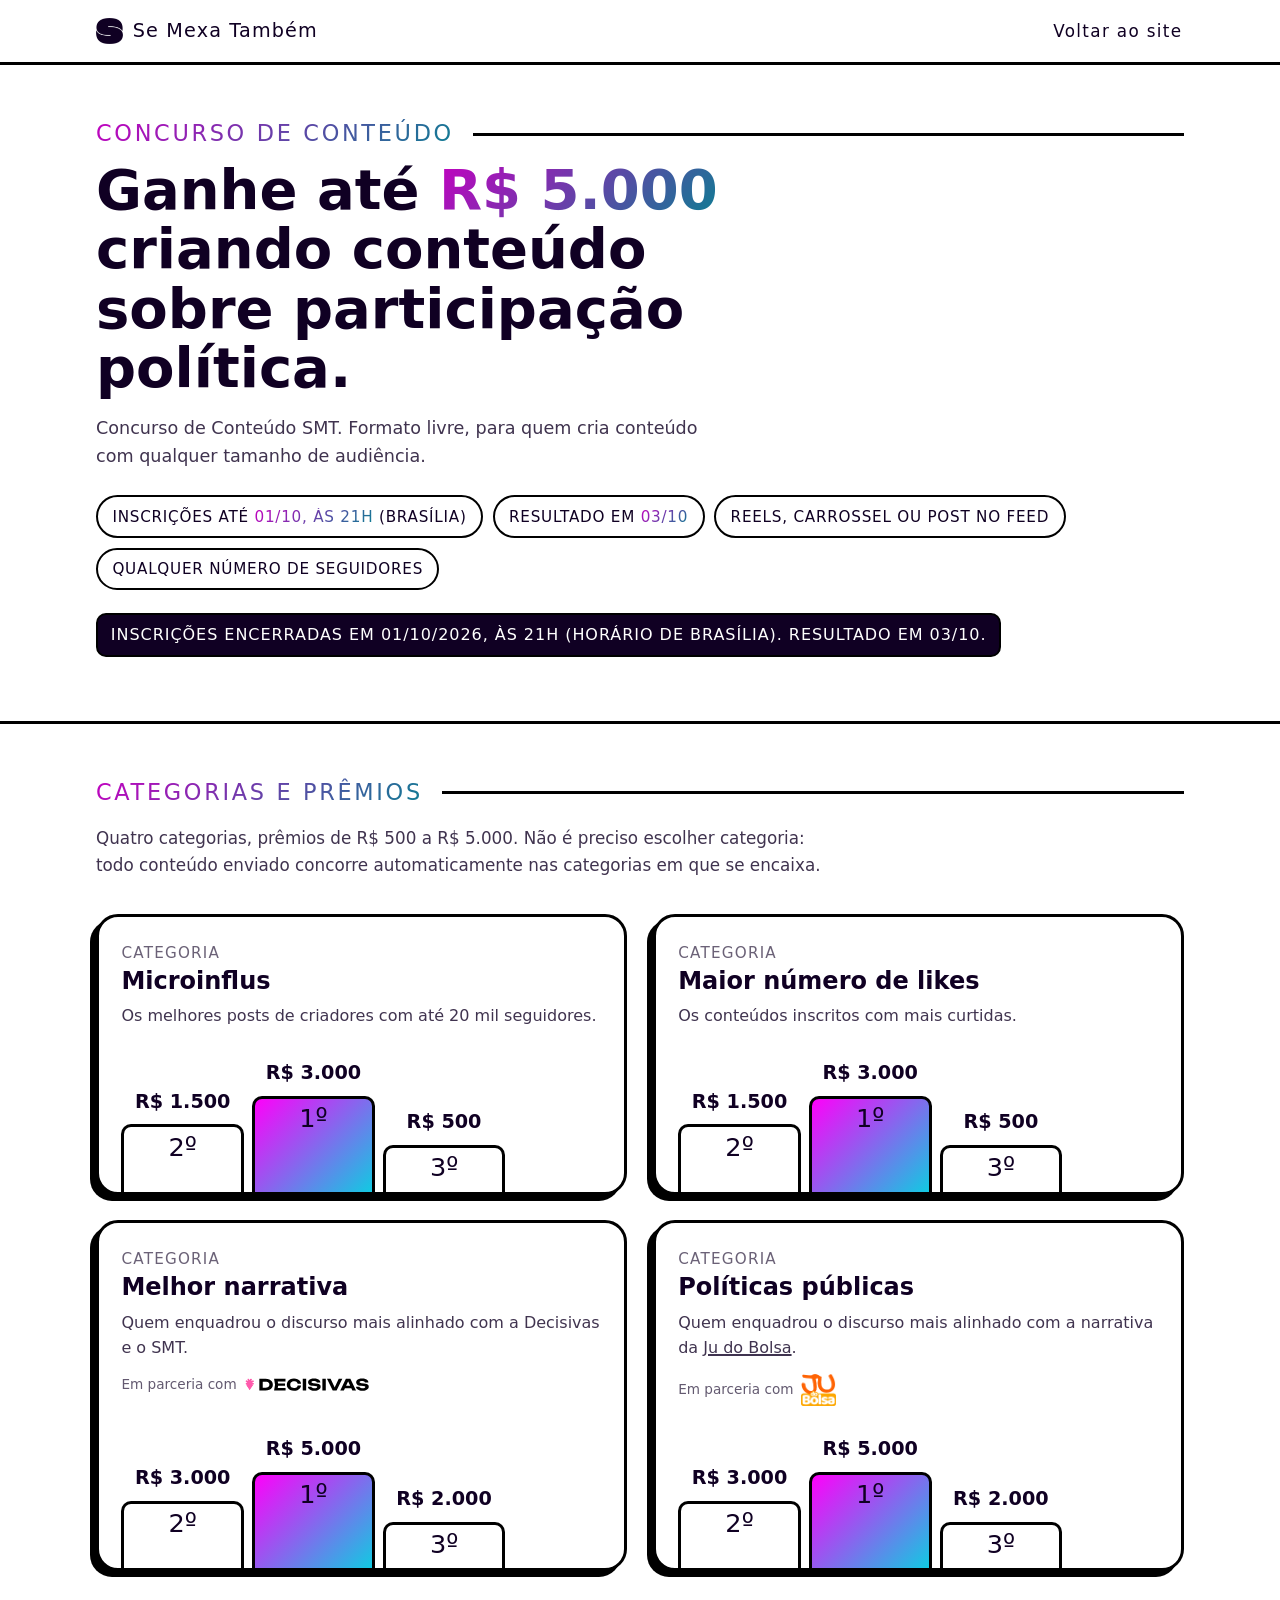
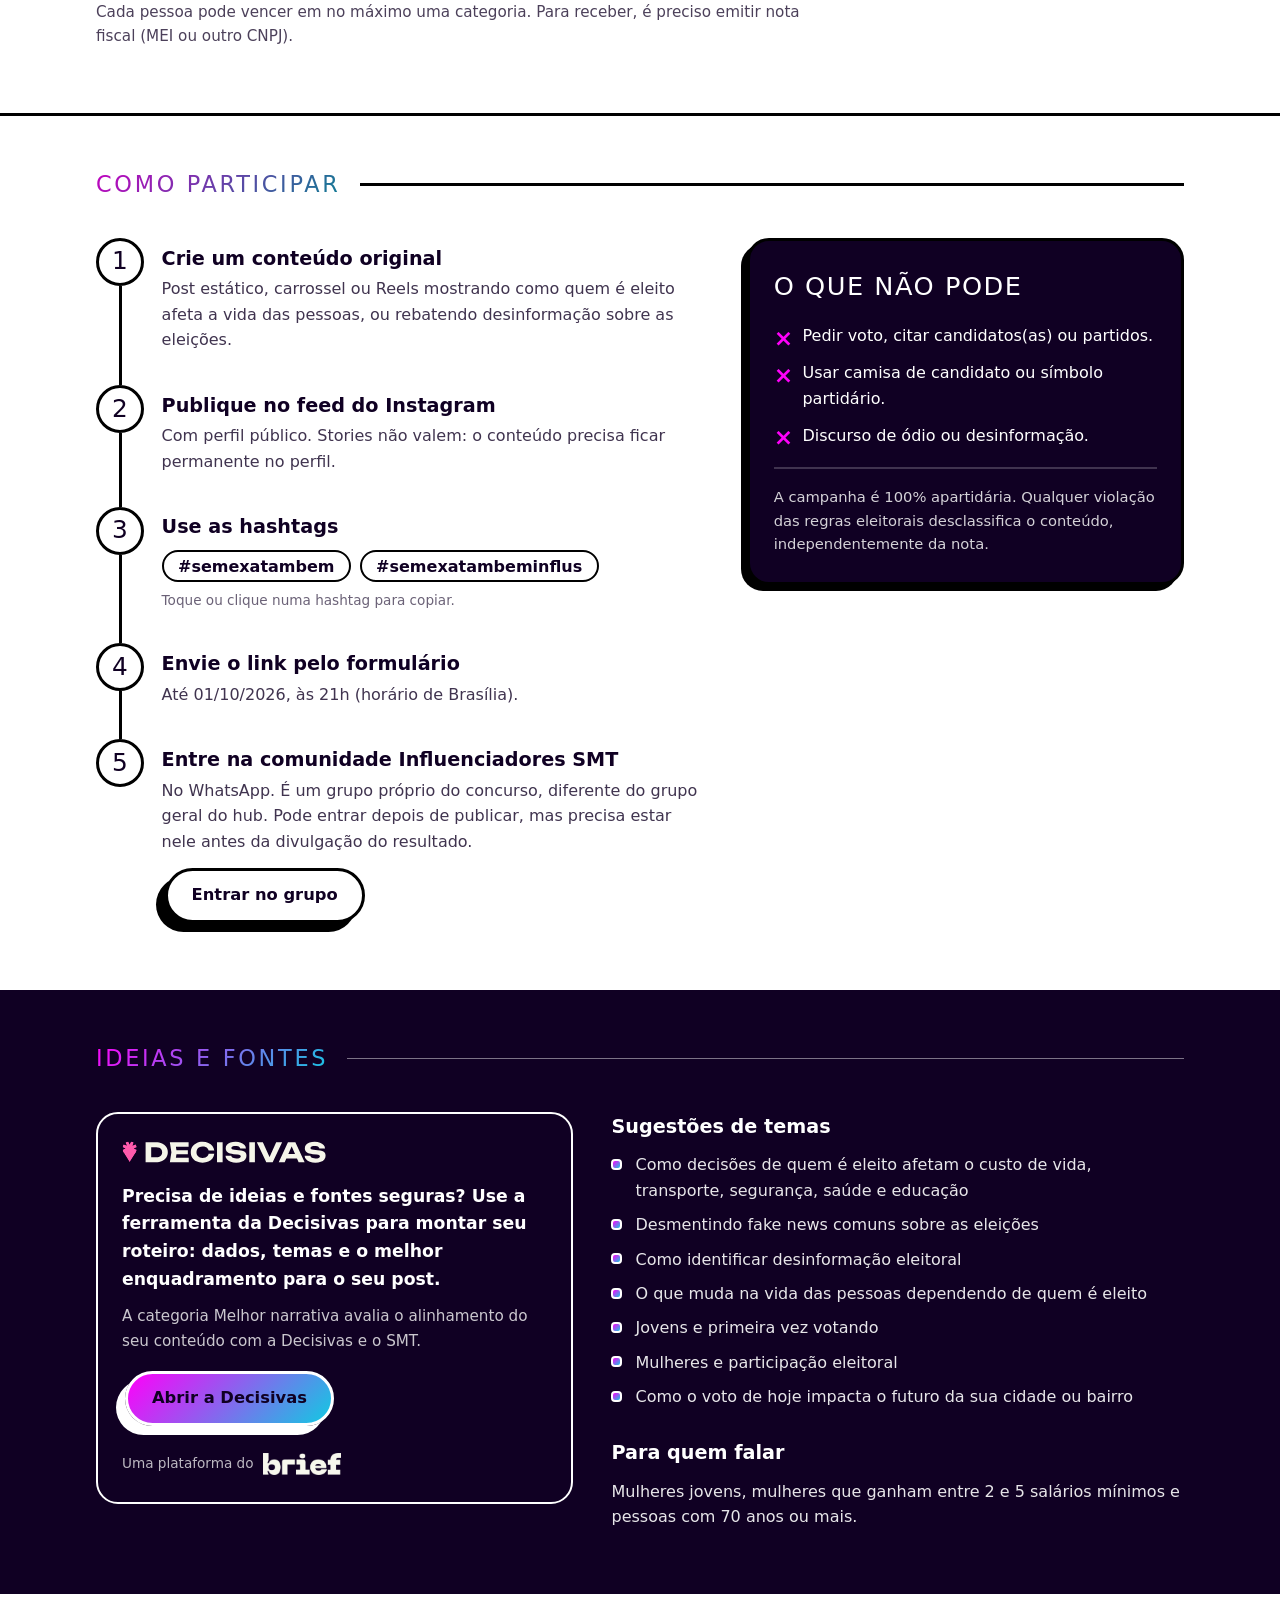
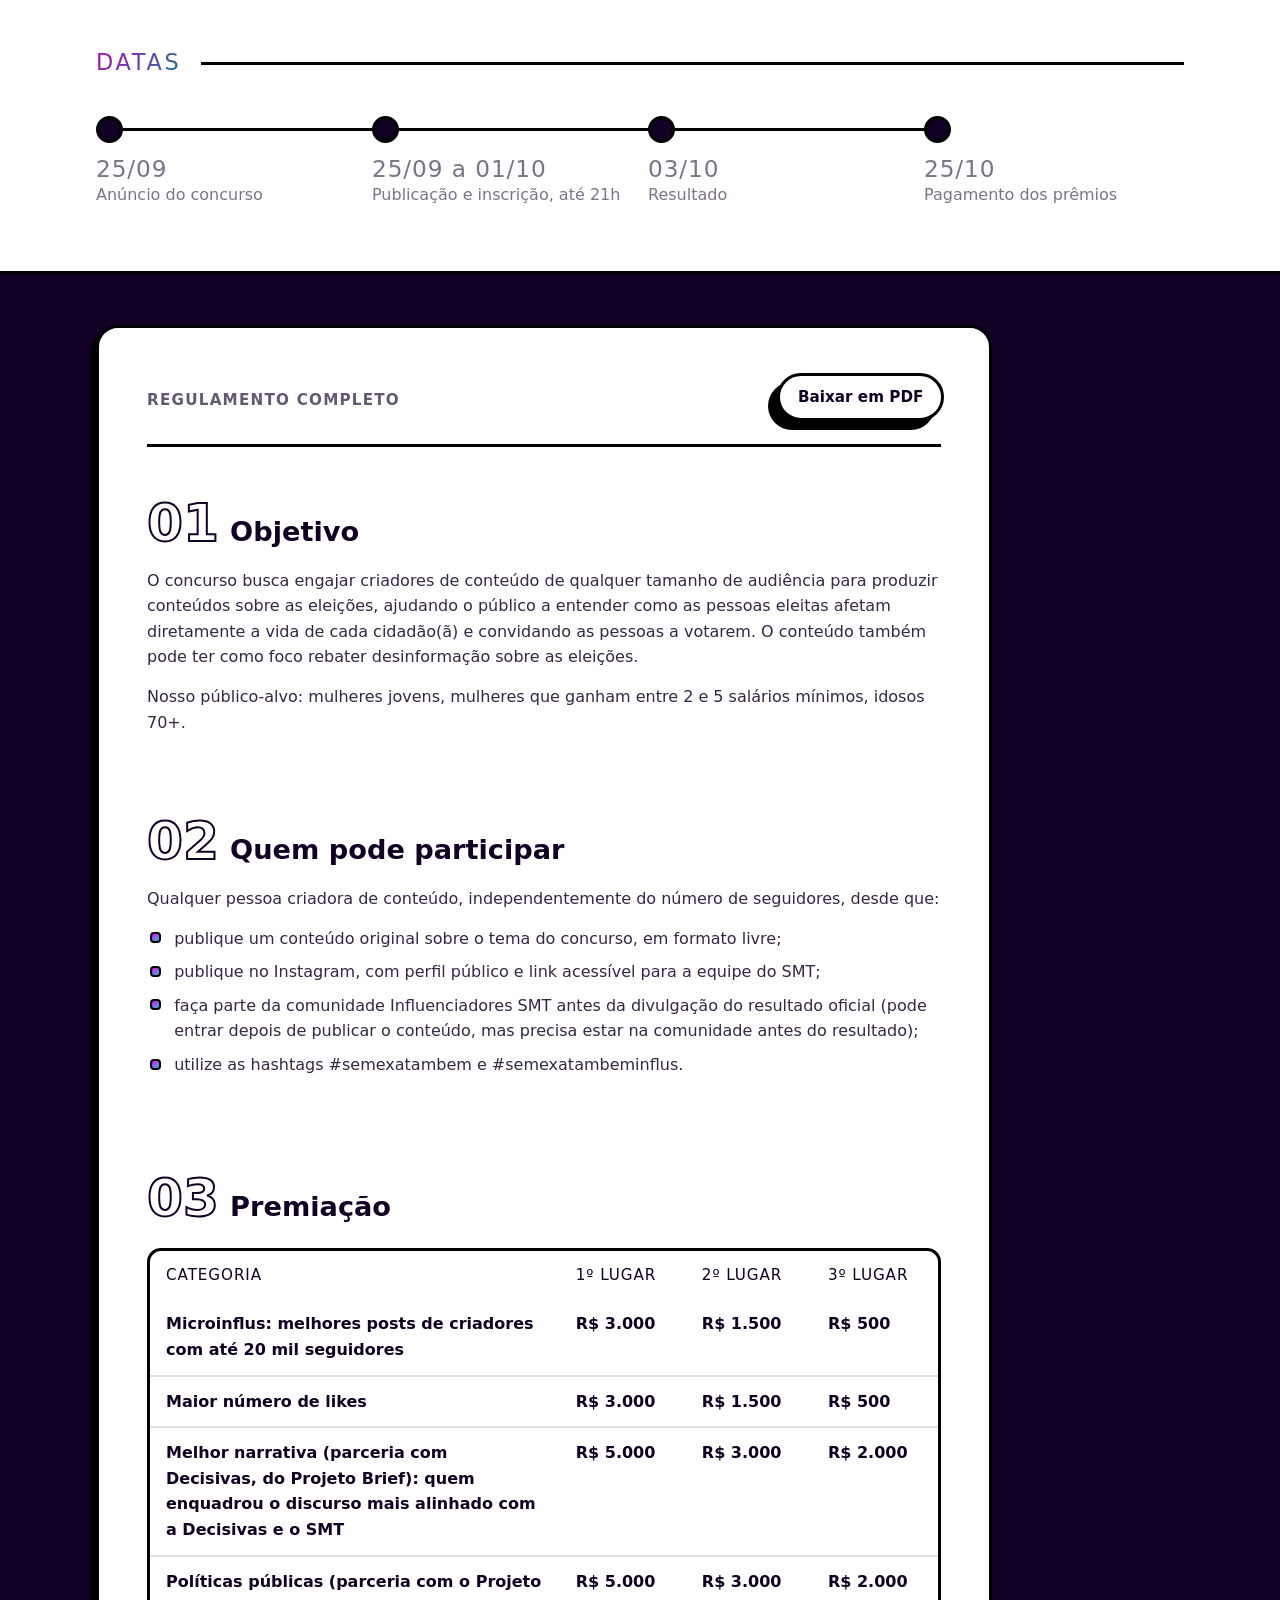
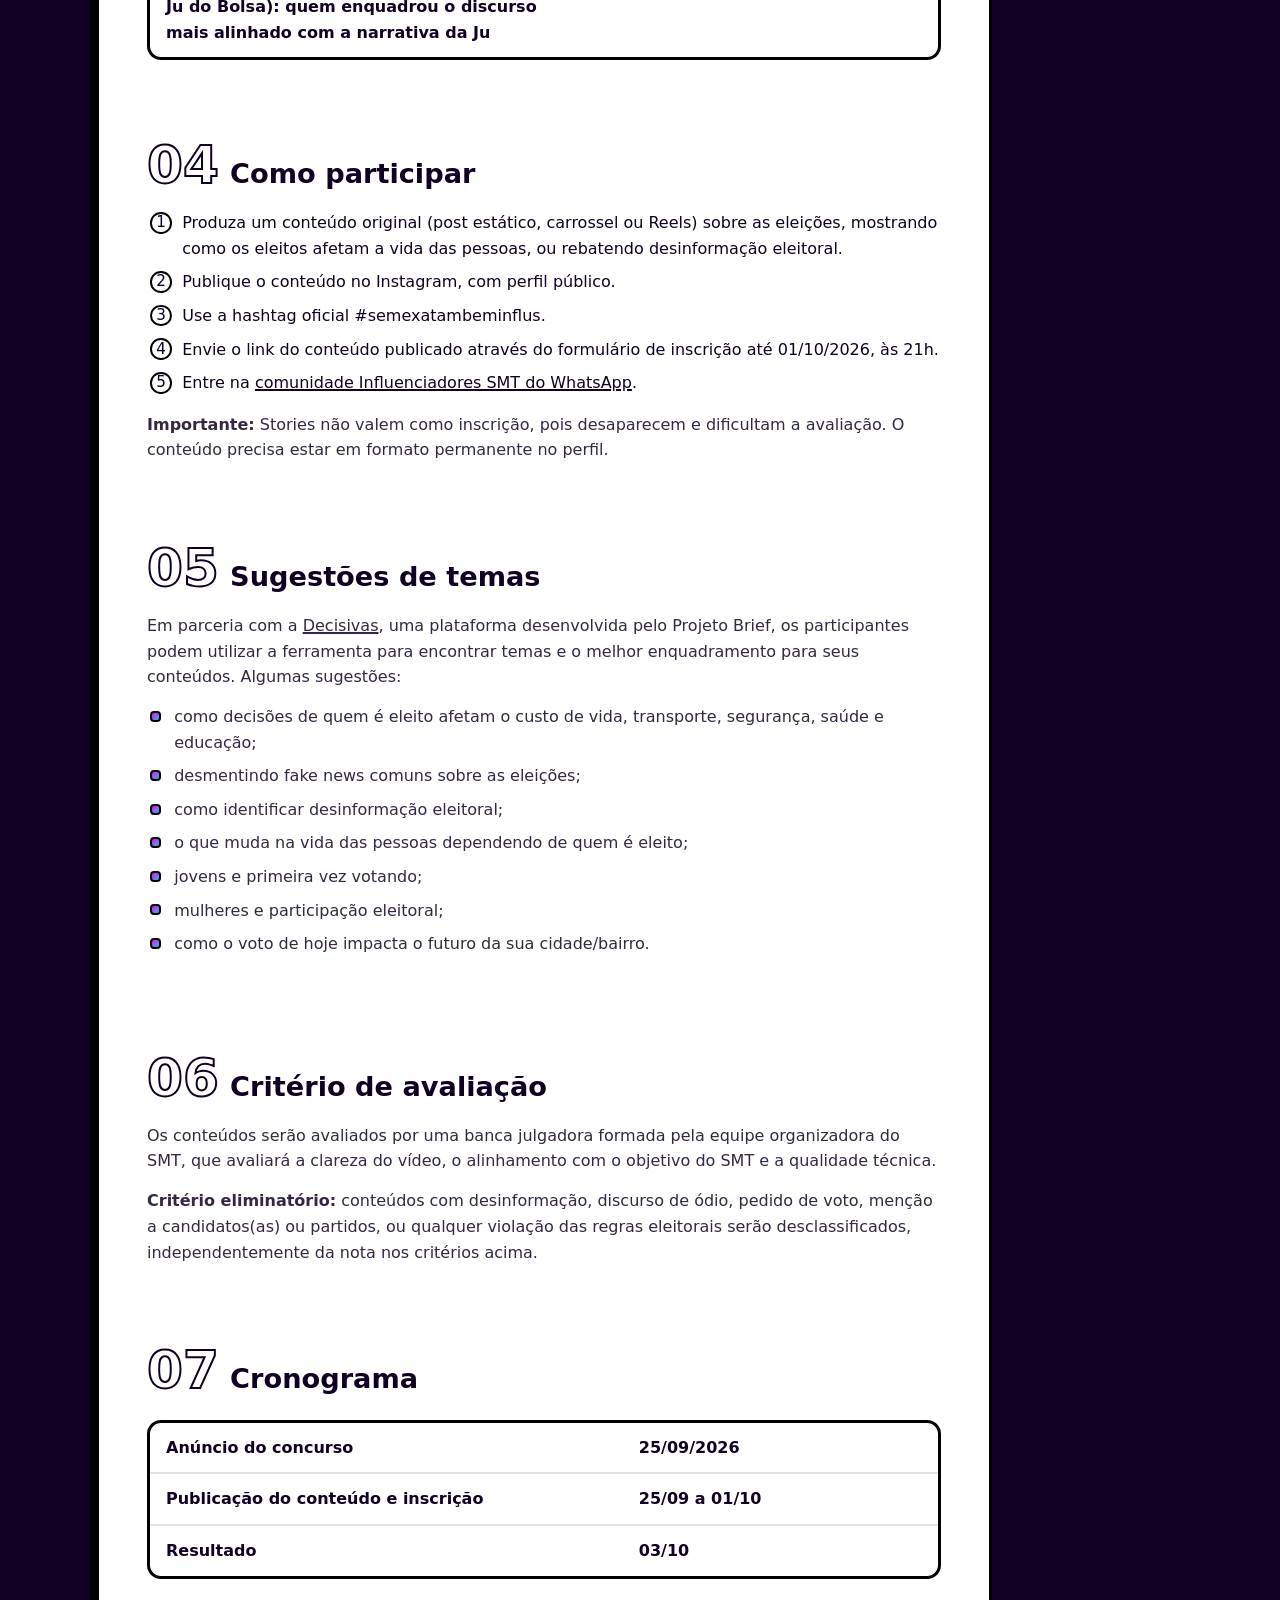
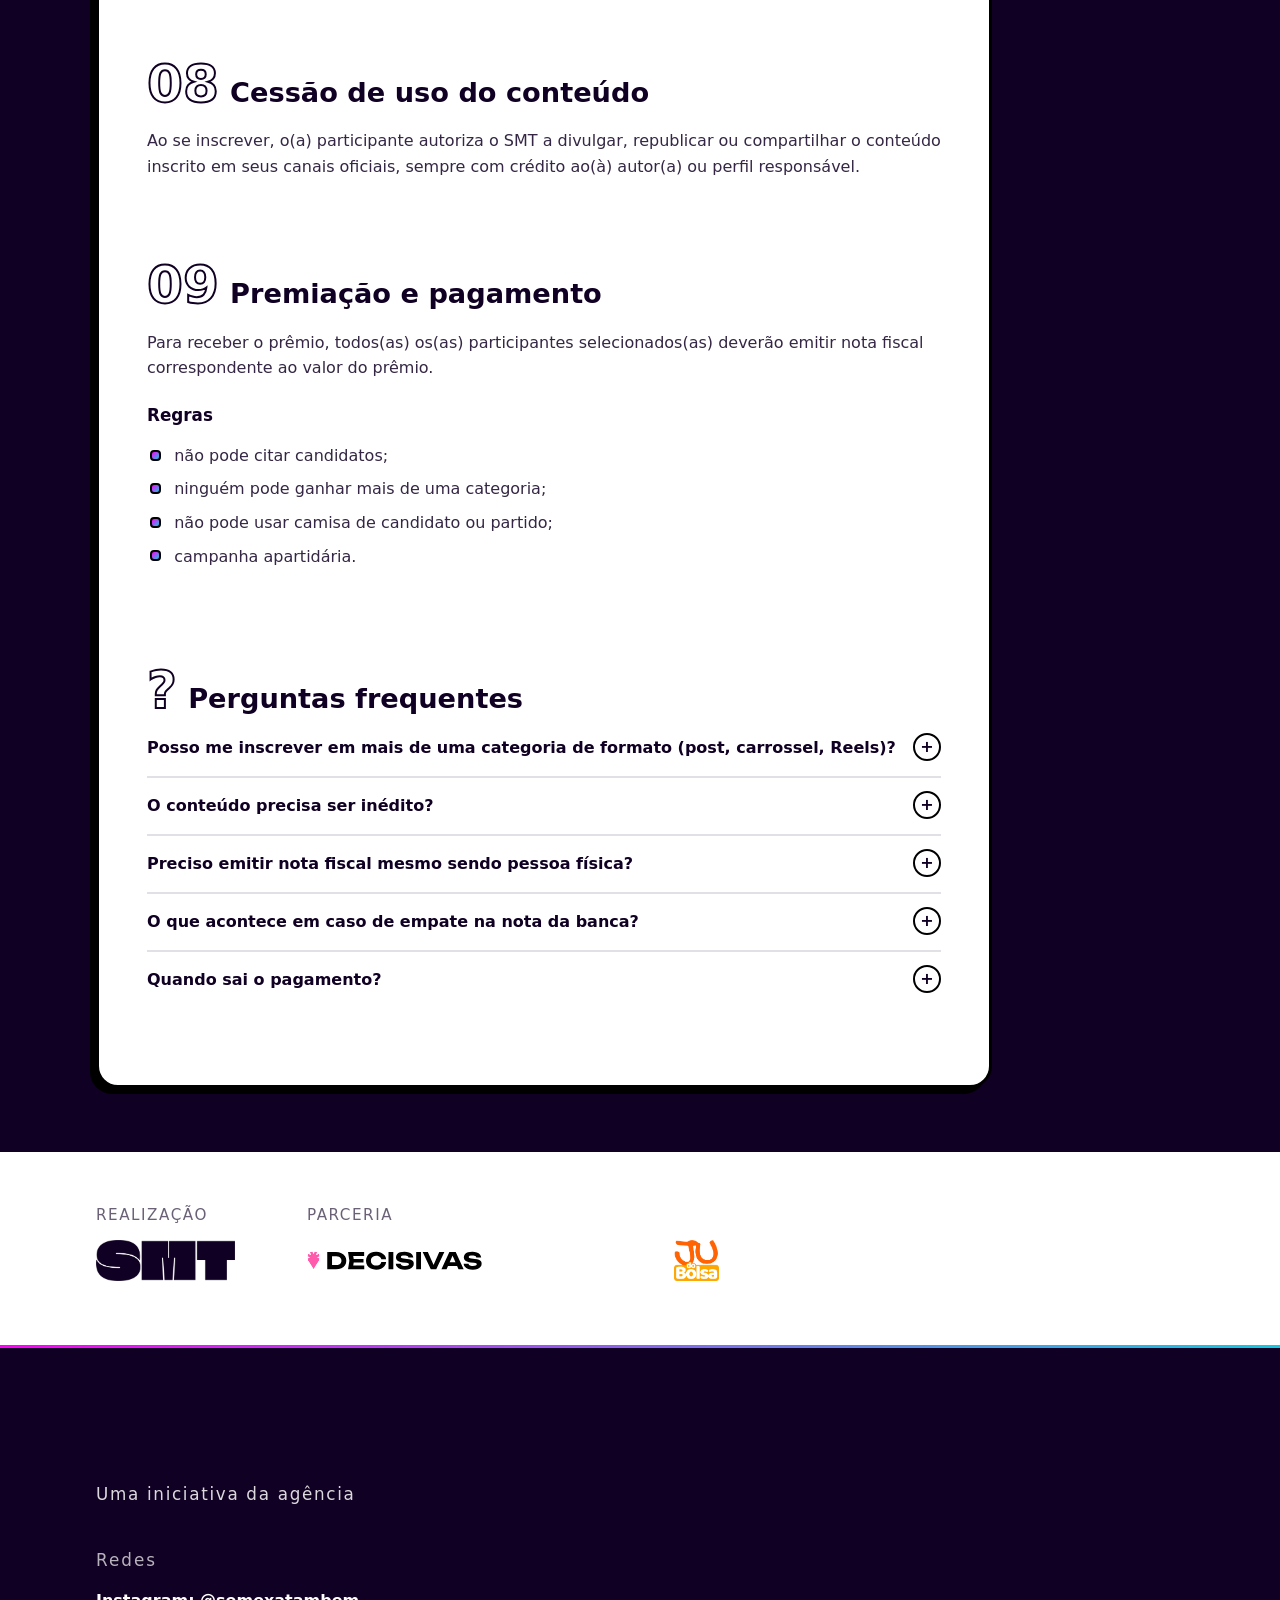
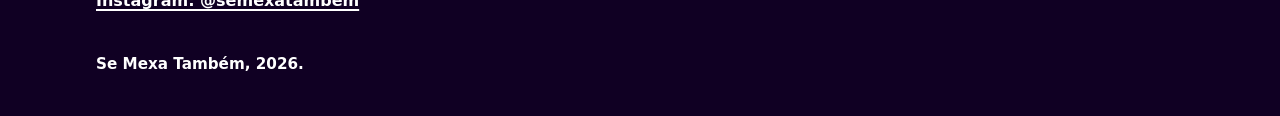
==== commit be94ffbb: "Concurso: categoria Políticas públicas (Ju do Bolsa) e prêmios de R$ 5.000/3.000/2.000 nas categoria" ====
--- a/concurso/index.html
+++ b/concurso/index.html
@@ -11,23 +11,23 @@
   <link rel="preload" href="/assets/fonts/bebasneue-400.woff2" as="font" type="font/woff2" crossorigin>
   <link rel="preload" href="/assets/fonts/baloo2-600.woff2" as="font" type="font/woff2" crossorigin>
   <link rel="preload" href="/assets/fonts/inter-400.woff2" as="font" type="font/woff2" crossorigin>
-  <meta name="description" content="Concurso de Conteúdo SMT sobre participação política: prêmios de até R$ 3.000 para criadores de qualquer tamanho de audiência. Inscrições até 01/10/2026, às 21h.">
+  <meta name="description" content="Concurso de Conteúdo SMT sobre participação política: prêmios de até R$ 5.000 para criadores de qualquer tamanho de audiência. Inscrições até 01/10/2026, às 21h.">
   <link rel="canonical" href="https://semexatambem.com/concurso/">
   <meta property="og:site_name" content="Se Mexa Também">
   <meta property="og:locale" content="pt_BR">
   <meta property="og:type" content="article">
   <meta name="twitter:card" content="summary_large_image">
-  <meta property="og:title" content="Concurso de Conteúdo SMT: prêmios de até R$ 3.000">
+  <meta property="og:title" content="Concurso de Conteúdo SMT: prêmios de até R$ 5.000">
   <meta property="og:description" content="Para criadores de qualquer tamanho. Reels, carrossel ou post sobre participação política. Inscrições até 01/10, às 21h.">
   <meta property="og:url" content="https://semexatambem.com/concurso/">
   <meta property="og:image" content="https://semexatambem.com/assets/og-concurso.png">
   <meta property="og:image:width" content="1200">
   <meta property="og:image:height" content="630">
-  <meta property="og:image:alt" content="Concurso de Conteúdo SMT: prêmios de até R$ 3.000, inscrições até 01/10">
+  <meta property="og:image:alt" content="Concurso de Conteúdo SMT: prêmios de até R$ 5.000, inscrições até 01/10">
   <link rel="icon" type="image/svg+xml" href="/assets/favicon.svg">
   <link rel="icon" type="image/png" sizes="64x64" href="/assets/favicon-64.png">
   <link rel="apple-touch-icon" href="/assets/apple-touch-icon.png">
-  <link rel="stylesheet" href="/css/style.css?v=48">
+  <link rel="stylesheet" href="/css/style.css?v=49">
 </head>
 <body class="pagina-edital pagina-concurso">
   <a class="pular" href="#premios">Pular para o conteúdo</a>
@@ -56,7 +56,7 @@
         <div class="cabeca">
           <p class="dizer">Concurso de conteúdo</p>
         </div>
-        <h1 id="titulo-concurso" class="concurso__titulo">Ganhe até <span>R$ 3.000</span> criando conteúdo sobre participação política.</h1>
+        <h1 id="titulo-concurso" class="concurso__titulo">Ganhe até <span>R$ 5.000</span> criando conteúdo sobre participação política.</h1>
         <p class="concurso__sub">Concurso de Conteúdo SMT. Formato livre, para quem cria conteúdo com qualquer tamanho de audiência.</p>
         <ul class="edital__essencial" aria-label="Resumo do concurso">
           <li>Inscrições até <b>01/10, às 21h</b> (Brasília)<span class="contagem" data-ate="2026-10-01T21:00:00-03:00" hidden></span></li>
@@ -78,7 +78,7 @@
         <div class="cabeca">
           <h2 id="titulo-premios" class="dizer">Categorias e prêmios</h2>
         </div>
-        <p class="apoio">Três categorias, prêmios de R$ 500 a R$ 3.000. Não é preciso escolher categoria: todo conteúdo enviado concorre automaticamente nas categorias em que se encaixa.</p>
+        <p class="apoio">Quatro categorias, prêmios de R$ 500 a R$ 5.000. Não é preciso escolher categoria: todo conteúdo enviado concorre automaticamente nas categorias em que se encaixa.</p>
 
         <div class="premios">
           <article class="premio">
@@ -109,9 +109,21 @@
             <p class="premio__desc">Quem enquadrou o discurso mais alinhado com a Decisivas e o SMT.</p>
             <p class="premio__parceria">Em parceria com <img src="/assets/parceiros/decisivas-escuro.svg" alt="Decisivas" width="1394" height="153"></p>
             <ol class="podio" role="list" aria-label="Prêmios: Melhor narrativa">
-              <li class="podio__lugar podio__lugar--1"><span class="visualmente-oculto">Primeiro lugar: </span><span class="podio__valor">R$ 3.000</span><span class="podio__degrau" aria-hidden="true">1º</span></li>
-              <li class="podio__lugar podio__lugar--2"><span class="visualmente-oculto">Segundo lugar: </span><span class="podio__valor">R$ 1.500</span><span class="podio__degrau" aria-hidden="true">2º</span></li>
-              <li class="podio__lugar podio__lugar--3"><span class="visualmente-oculto">Terceiro lugar: </span><span class="podio__valor">R$ 500</span><span class="podio__degrau" aria-hidden="true">3º</span></li>
+              <li class="podio__lugar podio__lugar--1"><span class="visualmente-oculto">Primeiro lugar: </span><span class="podio__valor">R$ 5.000</span><span class="podio__degrau" aria-hidden="true">1º</span></li>
+              <li class="podio__lugar podio__lugar--2"><span class="visualmente-oculto">Segundo lugar: </span><span class="podio__valor">R$ 3.000</span><span class="podio__degrau" aria-hidden="true">2º</span></li>
+              <li class="podio__lugar podio__lugar--3"><span class="visualmente-oculto">Terceiro lugar: </span><span class="podio__valor">R$ 2.000</span><span class="podio__degrau" aria-hidden="true">3º</span></li>
+            </ol>
+          </article>
+
+          <article class="premio">
+            <p class="premio__rotulo">Categoria</p>
+            <h3 class="premio__nome">Políticas públicas</h3>
+            <p class="premio__desc">Quem enquadrou o discurso mais alinhado com a narrativa da <a href="https://www.instagram.com/judobolsa/" target="_blank" rel="noopener">Ju do Bolsa<span class="visualmente-oculto"> (abre em nova aba)</span></a>.</p>
+            <p class="premio__parceria">Em parceria com <img class="premio__ju" src="/assets/parceiros/judobolsa.png" alt="Projeto Ju do Bolsa" width="294" height="270"></p>
+            <ol class="podio" role="list" aria-label="Prêmios: Políticas públicas">
+              <li class="podio__lugar podio__lugar--1"><span class="visualmente-oculto">Primeiro lugar: </span><span class="podio__valor">R$ 5.000</span><span class="podio__degrau" aria-hidden="true">1º</span></li>
+              <li class="podio__lugar podio__lugar--2"><span class="visualmente-oculto">Segundo lugar: </span><span class="podio__valor">R$ 3.000</span><span class="podio__degrau" aria-hidden="true">2º</span></li>
+              <li class="podio__lugar podio__lugar--3"><span class="visualmente-oculto">Terceiro lugar: </span><span class="podio__valor">R$ 2.000</span><span class="podio__degrau" aria-hidden="true">3º</span></li>
             </ol>
           </article>
         </div>
@@ -282,7 +294,8 @@
             <tbody>
               <tr><th scope="row">Microinflus: melhores posts de criadores com até 20 mil seguidores</th><td data-rotulo="1º lugar">R$ 3.000</td><td data-rotulo="2º lugar">R$ 1.500</td><td data-rotulo="3º lugar">R$ 500</td></tr>
               <tr><th scope="row">Maior número de likes</th><td data-rotulo="1º lugar">R$ 3.000</td><td data-rotulo="2º lugar">R$ 1.500</td><td data-rotulo="3º lugar">R$ 500</td></tr>
-              <tr><th scope="row">Melhor narrativa (parceria com Decisivas): quem enquadrou o discurso mais alinhado com a Decisivas e o SMT</th><td data-rotulo="1º lugar">R$ 3.000</td><td data-rotulo="2º lugar">R$ 1.500</td><td data-rotulo="3º lugar">R$ 500</td></tr>
+              <tr><th scope="row">Melhor narrativa (parceria com Decisivas, do Projeto Brief): quem enquadrou o discurso mais alinhado com a Decisivas e o SMT</th><td data-rotulo="1º lugar">R$ 5.000</td><td data-rotulo="2º lugar">R$ 3.000</td><td data-rotulo="3º lugar">R$ 2.000</td></tr>
+              <tr><th scope="row">Políticas públicas (parceria com o Projeto Ju do Bolsa): quem enquadrou o discurso mais alinhado com a narrativa da Ju</th><td data-rotulo="1º lugar">R$ 5.000</td><td data-rotulo="2º lugar">R$ 3.000</td><td data-rotulo="3º lugar">R$ 2.000</td></tr>
             </tbody>
           </table>
         </article>
@@ -301,7 +314,7 @@
 
         <article>
           <h3 class="regulamento__h"><span aria-hidden="true">05</span> Sugestões de temas</h3>
-          <p>Em parceria com a <a href="https://decisivas.com.br/" target="_blank" rel="noopener">Decisivas<span class="visualmente-oculto"> (abre em nova aba)</span></a>, os participantes podem utilizar a ferramenta para encontrar temas e o melhor enquadramento para seus conteúdos. Algumas sugestões:</p>
+          <p>Em parceria com a <a href="https://decisivas.com.br/" target="_blank" rel="noopener">Decisivas<span class="visualmente-oculto"> (abre em nova aba)</span></a>, uma plataforma desenvolvida pelo Projeto Brief, os participantes podem utilizar a ferramenta para encontrar temas e o melhor enquadramento para seus conteúdos. Algumas sugestões:</p>
           <ul>
             <li>como decisões de quem é eleito afetam o custo de vida, transporte, segurança, saúde e educação;</li>
             <li>desmentindo fake news comuns sobre as eleições;</li>
@@ -395,6 +408,7 @@
           <div class="parceiros__logos">
             <img class="parceiros__decisivas" src="/assets/parceiros/decisivas-escuro.svg" alt="Decisivas" width="1394" height="153" loading="lazy">
             <img class="parceiros__brief" src="/assets/parceiros/brief-escuro.png" alt="Projeto Brief" width="435" height="120" loading="lazy">
+            <img class="parceiros__ju" src="/assets/parceiros/judobolsa.png" alt="Projeto Ju do Bolsa" width="294" height="270" loading="lazy">
           </div>
         </div>
       </div>
--- a/css/style.css
+++ b/css/style.css
@@ -1366,8 +1366,8 @@
   margin-top: 2.2rem;
 }
 
-@media (min-width: 900px) {
-  .premios { grid-template-columns: repeat(3, 1fr); }
+@media (min-width: 760px) {
+  .premios { grid-template-columns: repeat(2, 1fr); }
 }
 
 .premio {
@@ -1412,9 +1412,13 @@
 }
 
 .premio__parceria img { height: 0.85rem; width: auto; }
+.premio__parceria .premio__ju { height: 2rem; }
+.premio__desc a { color: inherit; text-decoration-thickness: 2px; }
 
 .podio {
   list-style: none;
+  width: 100%;
+  max-width: 24rem;
   margin: auto 0 0;
   padding: 1.8rem 0 0;
   display: grid;
@@ -1970,6 +1974,7 @@
 
 .parceiros__decisivas { height: 1.2rem; width: auto; }
 .parceiros__brief { height: 2.1rem; width: auto; }
+.parceiros__ju { height: 2.6rem; width: auto; }
 
 /* ==========================================================================
    Assinatura de rolagem
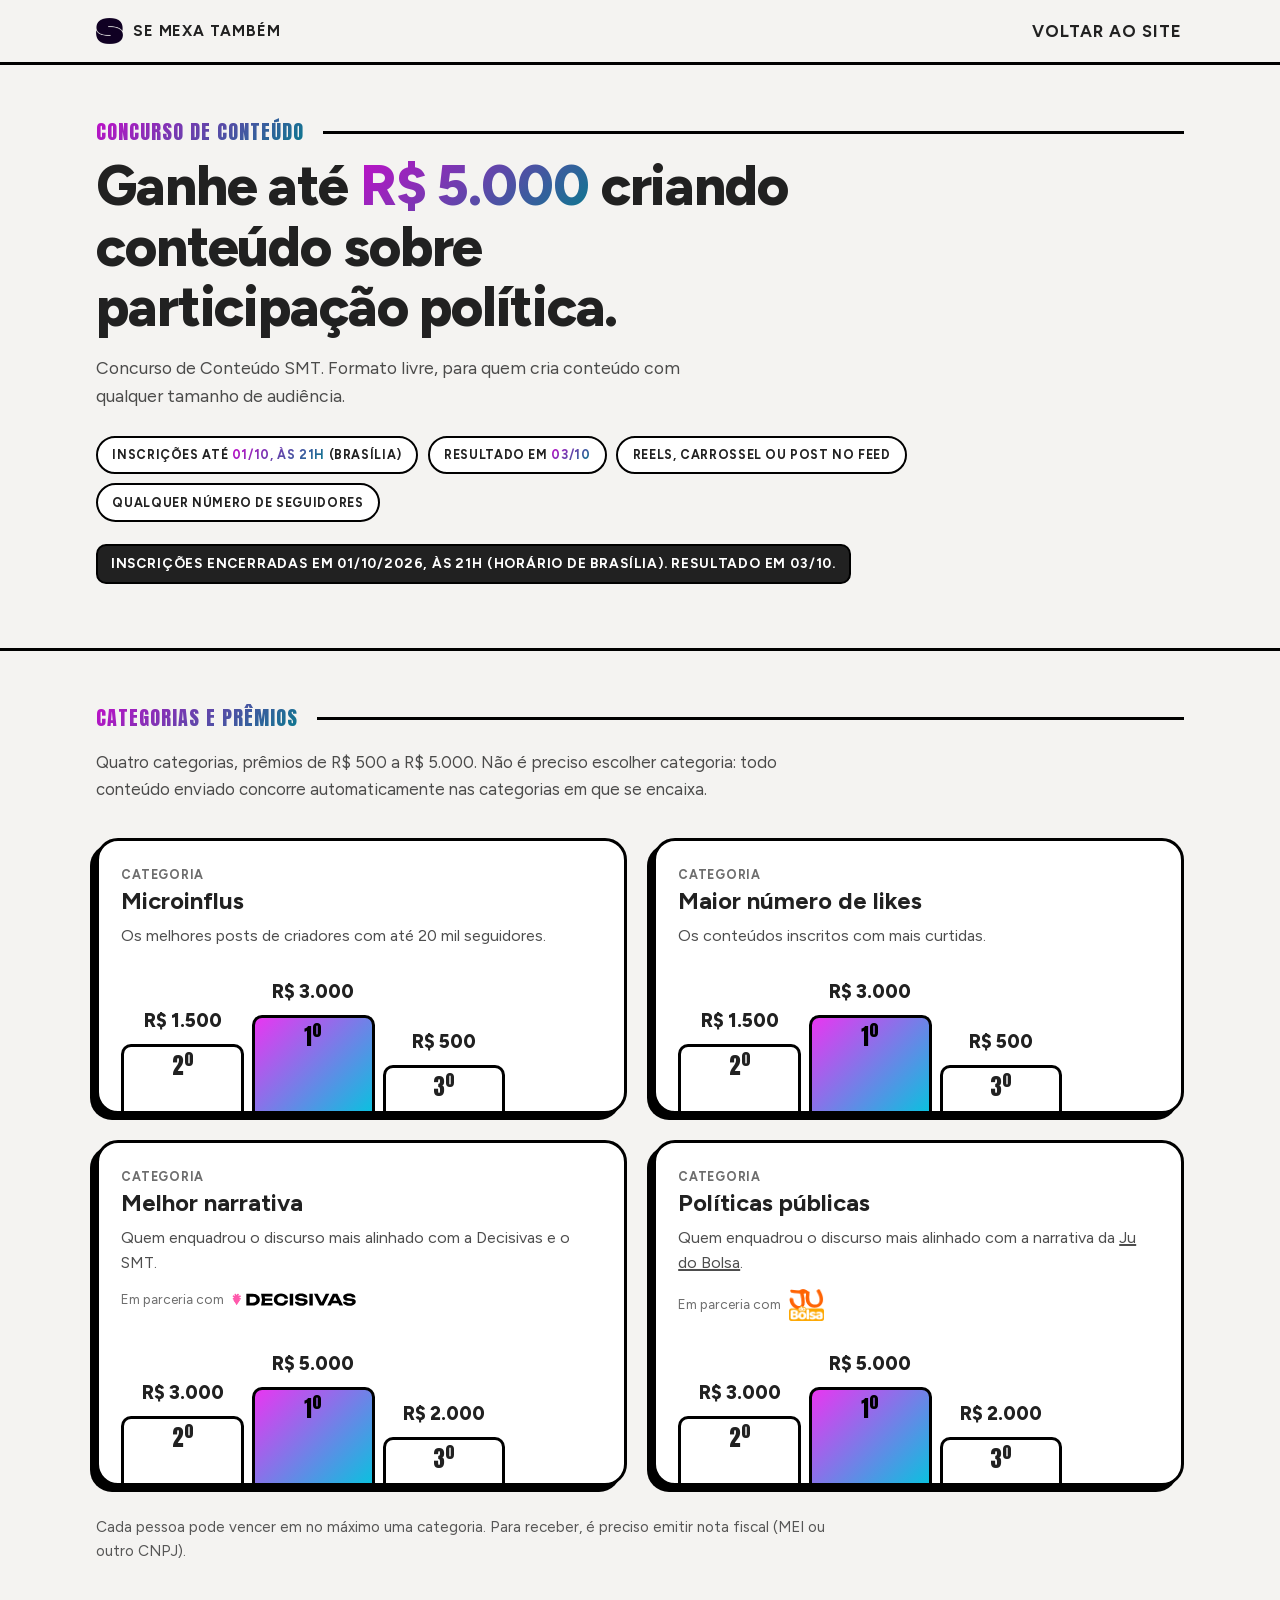
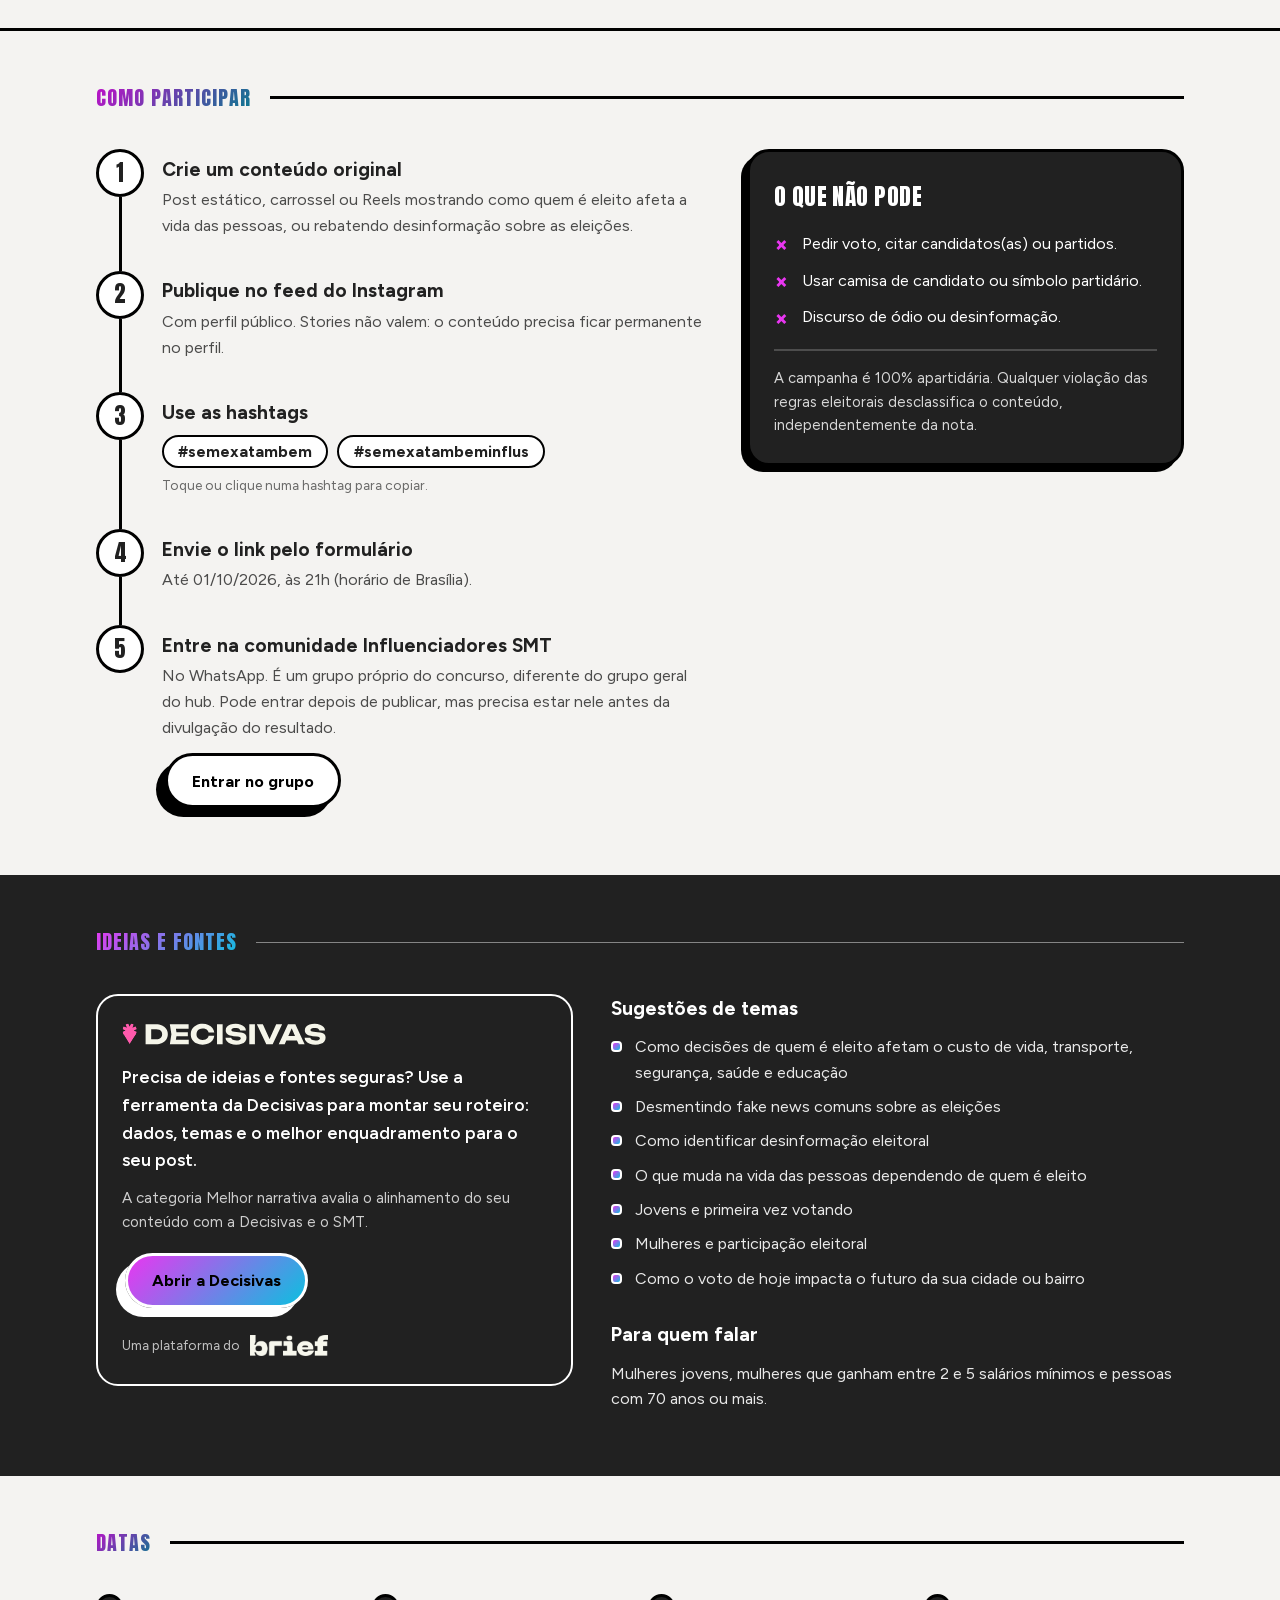
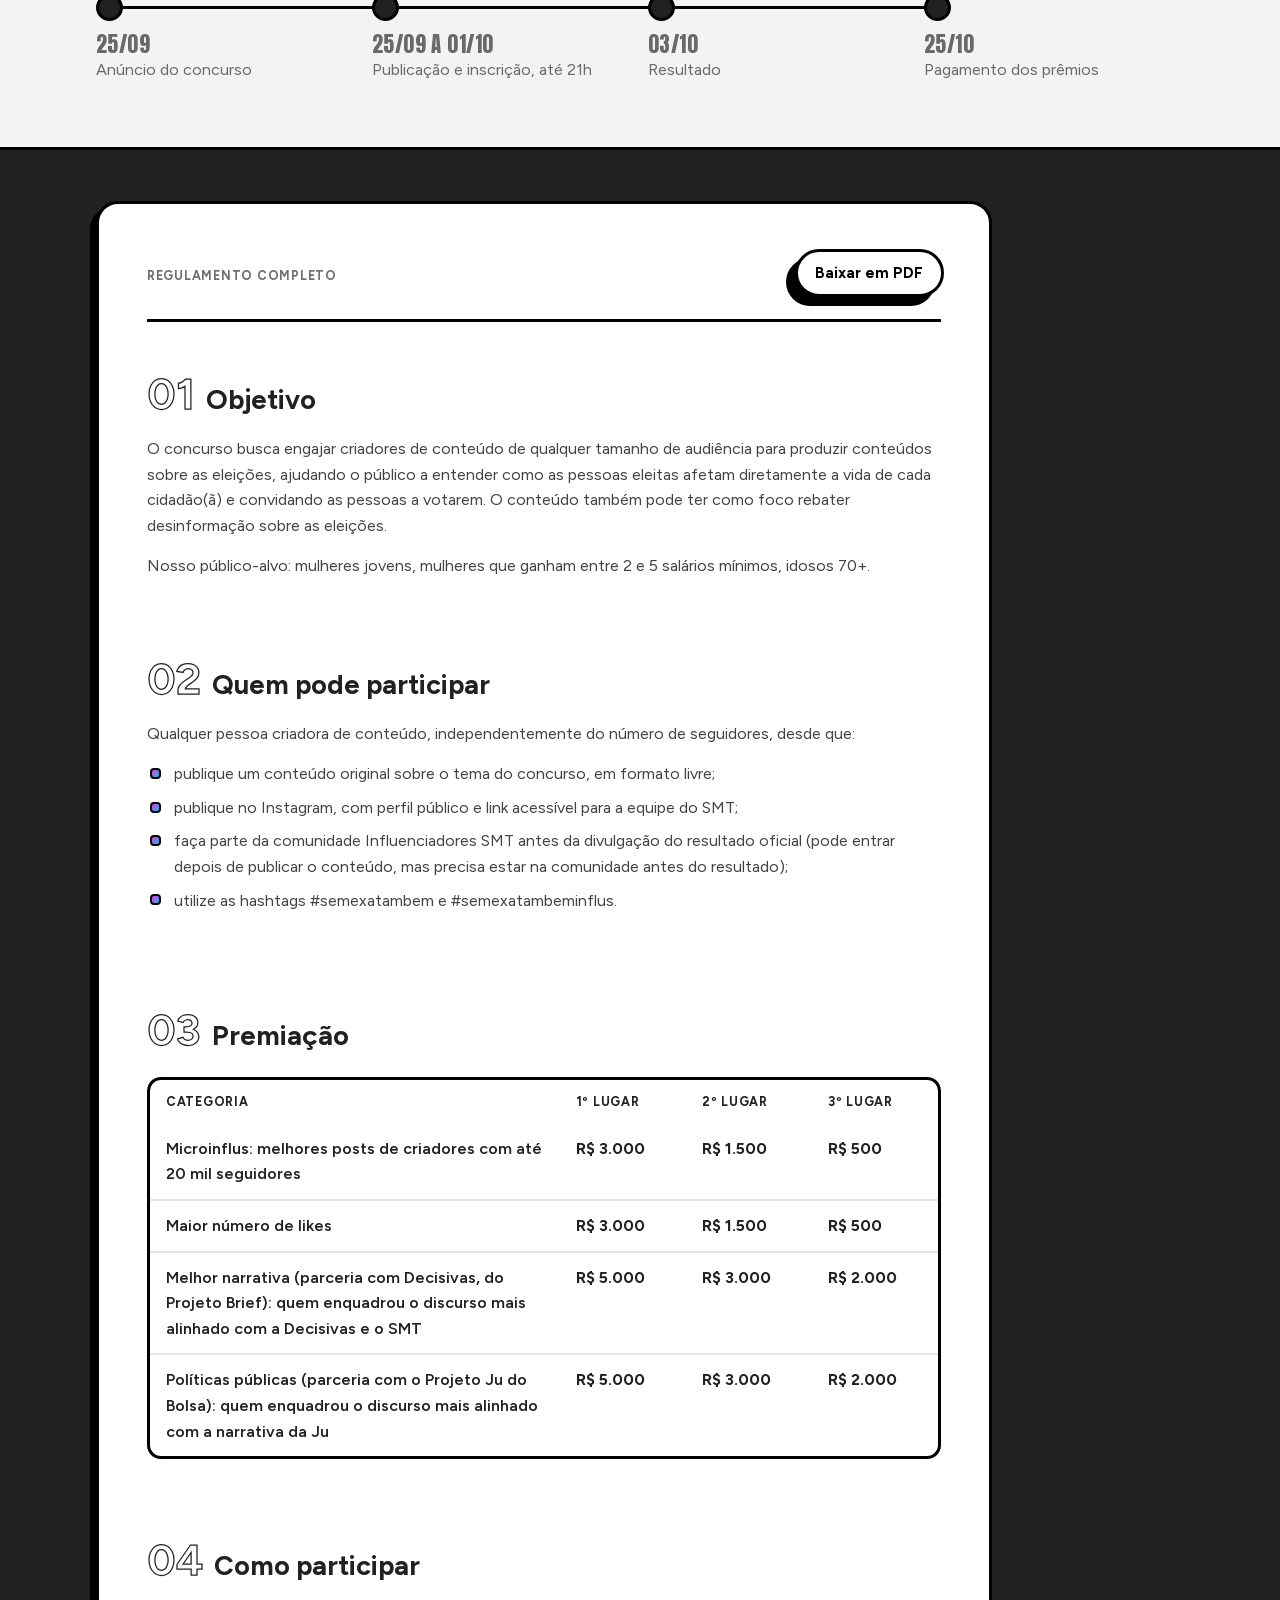
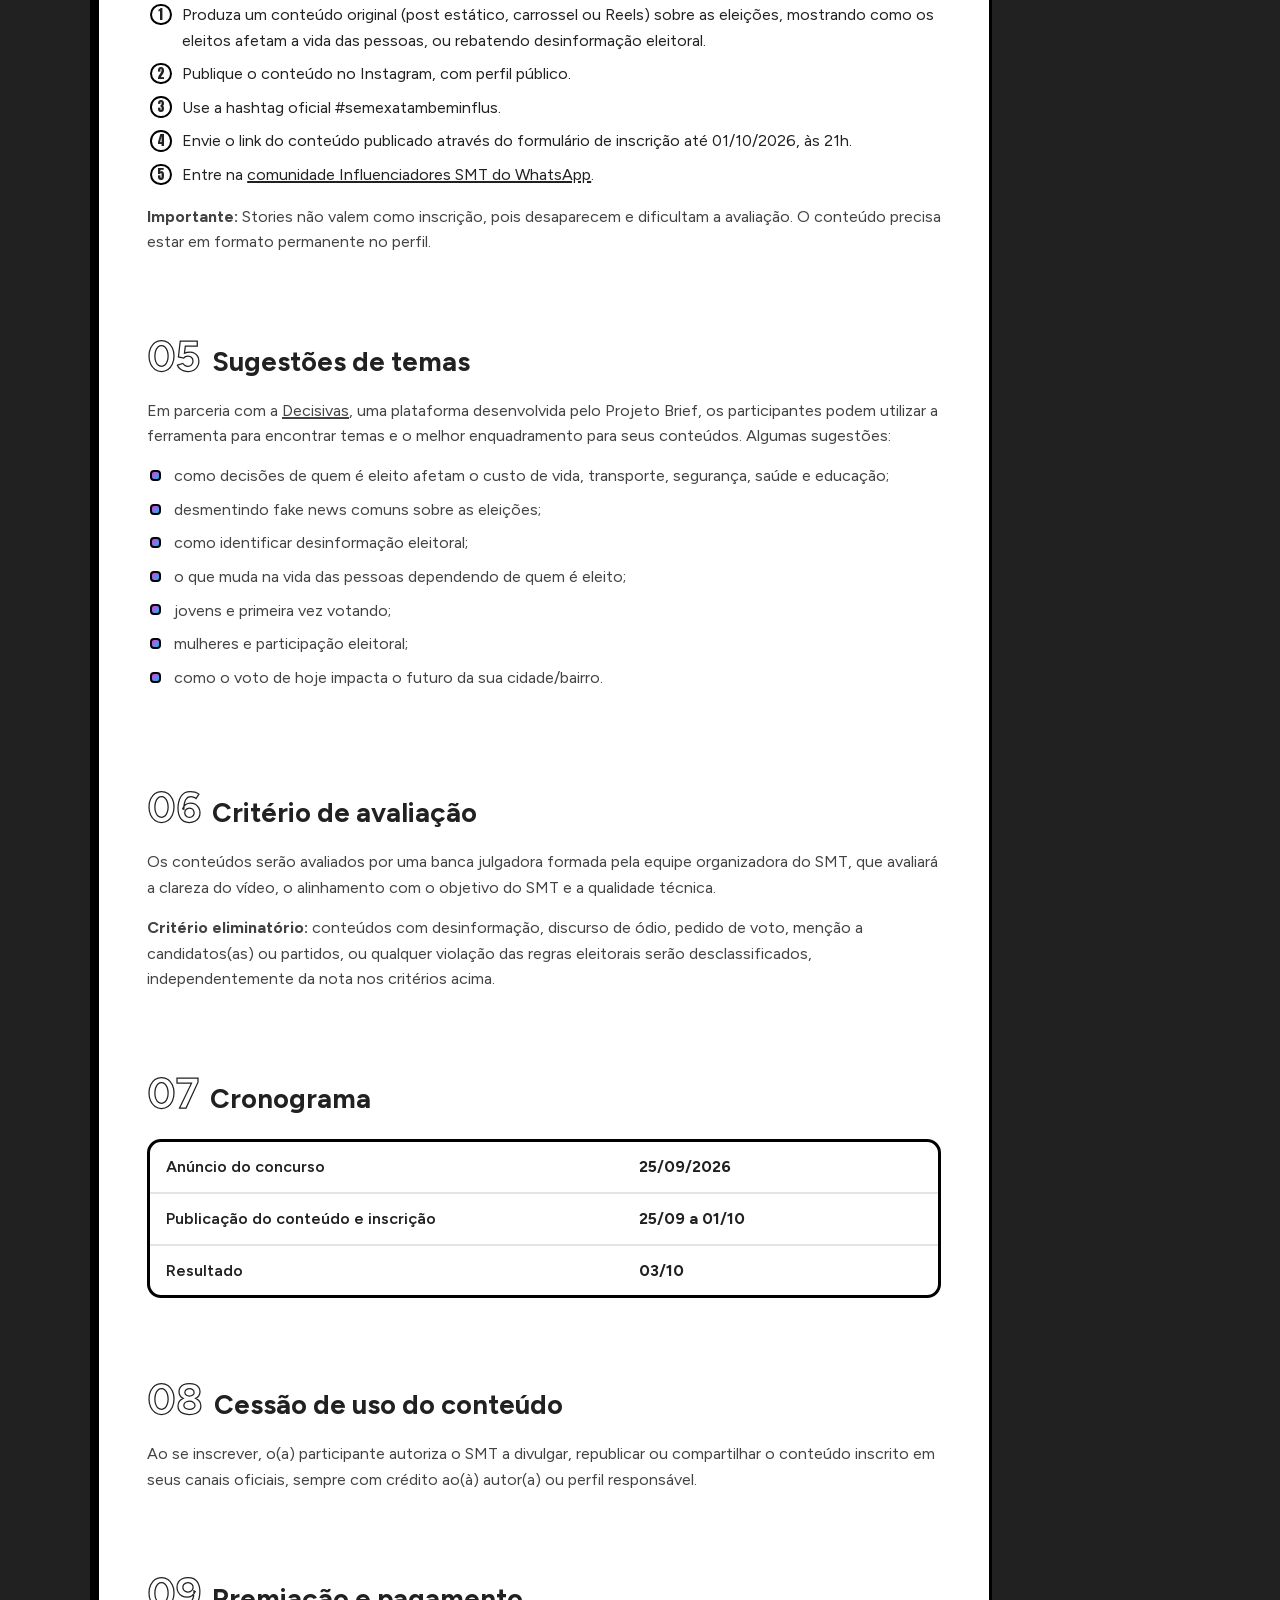
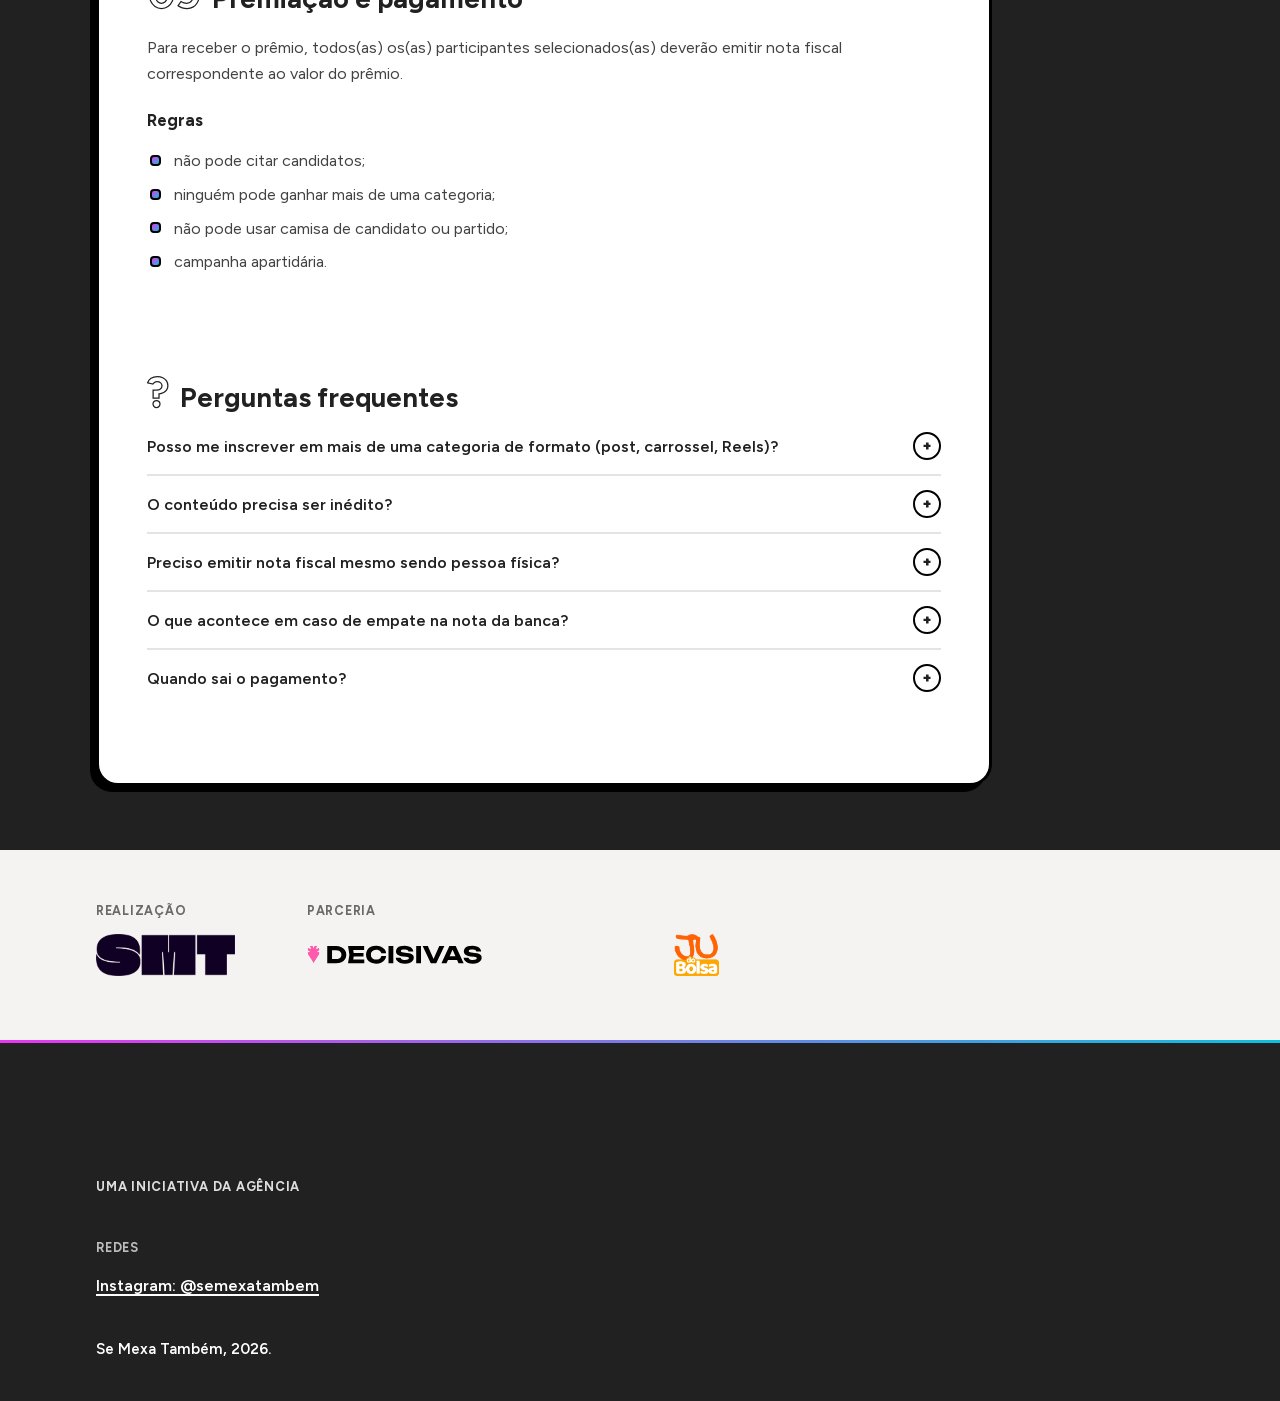
==== commit 403928d5: "Identidade v2 (manual set/2026): chão creme, painéis grafite, Anton+Figtree, amarelo com função, sel" ====
--- a/concurso/index.html
+++ b/concurso/index.html
@@ -7,10 +7,9 @@
   <meta name="referrer" content="strict-origin-when-cross-origin">
   <meta name="viewport" content="width=device-width, initial-scale=1.0">
   <title>Concurso de conteúdo: Se Mexa Também</title>
-  <meta name="theme-color" content="#ffffff">
-  <link rel="preload" href="/assets/fonts/bebasneue-400.woff2" as="font" type="font/woff2" crossorigin>
-  <link rel="preload" href="/assets/fonts/baloo2-600.woff2" as="font" type="font/woff2" crossorigin>
-  <link rel="preload" href="/assets/fonts/inter-400.woff2" as="font" type="font/woff2" crossorigin>
+  <meta name="theme-color" content="#F4F3F1">
+  <link rel="preload" href="/assets/fonts/anton-400.woff2" as="font" type="font/woff2" crossorigin>
+  <link rel="preload" href="/assets/fonts/figtree.woff2" as="font" type="font/woff2" crossorigin>
   <meta name="description" content="Concurso de Conteúdo SMT sobre participação política: prêmios de até R$ 5.000 para criadores de qualquer tamanho de audiência. Inscrições até 01/10/2026, às 21h.">
   <link rel="canonical" href="https://semexatambem.com/concurso/">
   <meta property="og:site_name" content="Se Mexa Também">
@@ -27,7 +26,7 @@
   <link rel="icon" type="image/svg+xml" href="/assets/favicon.svg">
   <link rel="icon" type="image/png" sizes="64x64" href="/assets/favicon-64.png">
   <link rel="apple-touch-icon" href="/assets/apple-touch-icon.png">
-  <link rel="stylesheet" href="/css/style.css?v=49">
+  <link rel="stylesheet" href="/css/style.css?v=50">
 </head>
 <body class="pagina-edital pagina-concurso">
   <a class="pular" href="#premios">Pular para o conteúdo</a>
@@ -432,6 +431,6 @@
     </div>
   </footer>
 
-  <script src="/js/main.js?v=23"></script>
+  <script src="/js/main.js?v=24"></script>
 </body>
 </html>
--- a/css/style.css
+++ b/css/style.css
@@ -2,58 +2,54 @@
    Silent Majority Talks
    Sistema: linhas pretas 3px como organizador; molduras sticker (borda preta,
    sombra dura para baixo-esquerda, como a sombra do logo); degradê da marca
-   só em dizeres, chips e fios; base branca, tinta #100023, escuro no fecho.
+   só em dizeres, chips e fios; chão creme #F4F3F1, adesivos brancos, painéis grafite #212121.
    ========================================================================== */
 
 /* ---- Fontes self-hosted (zero requisição externa) ---- */
 
 @font-face {
-  font-family: "Baloo 2";
-  font-style: normal;
-  font-weight: 600;
-  font-display: swap;
-  src: url("../assets/fonts/baloo2-600.woff2") format("woff2");
-}
-@font-face {
-  font-family: "Inter";
+  font-family: "Anton";
   font-style: normal;
   font-weight: 400;
   font-display: swap;
-  src: url("../assets/fonts/inter-400.woff2") format("woff2");
-}
+  src: url("../assets/fonts/anton-400.woff2") format("woff2");
+}
+
 @font-face {
-  font-family: "Bebas Neue";
+  font-family: "Figtree";
   font-style: normal;
-  font-weight: 400;
+  font-weight: 300 900;
   font-display: swap;
-  src: url("../assets/fonts/bebasneue-400.woff2") format("woff2");
+  src: url("../assets/fonts/figtree.woff2") format("woff2");
 }
 
 @font-face {
-  font-family: "Inter";
+  font-family: "Figtree";
   font-style: italic;
-  font-weight: 100 900;
+  font-weight: 300 900;
   font-display: swap;
-  src: url("../assets/fonts/inter-italic.woff2") format("woff2");
+  src: url("../assets/fonts/figtree-italic.woff2") format("woff2");
 }
 
 /* ---- Tema ---- */
 
 :root {
-  --tinta: #100023;
+  --tinta: #212121;
   --preto: #000000;
   --branco: #ffffff;
-  --rosa: #ff00fa;
-  --azul: #11cae2;
-  --rosa-texto: #c400c0;
-  --azul-texto: #0b7f92;
+  --papel: #F4F3F1;
+  --rosa: #E936F1;
+  --azul: #0CC0DF;
+  --amarelo: #FFBC3B;
+  --rosa-texto: #C10EC9;
+  --azul-texto: #087A8E;
   --grad-texto: linear-gradient(135deg, var(--rosa-texto), var(--azul-texto));
   --sombra-quadro: -8px 8px 0 var(--preto);
   --grad: linear-gradient(135deg, var(--rosa), var(--azul));
 
-  --fonte-titulo: "Baloo 2", "Avenir Next", system-ui, sans-serif;
-  --fonte-dizeres: "Bebas Neue", "Baloo 2", system-ui, sans-serif;
-  --fonte-texto: "Inter", system-ui, -apple-system, sans-serif;
+  --fonte-titulo: "Figtree", "Avenir Next", system-ui, sans-serif;
+  --fonte-dizeres: "Anton", "Figtree", system-ui, sans-serif;
+  --fonte-texto: "Figtree", system-ui, -apple-system, sans-serif;
 
   --fio: 3px solid var(--preto);
   --sombra-repouso: -6px 6px 0 var(--preto);
@@ -80,7 +76,7 @@
   font-size: 1rem;
   line-height: 1.6;
   color: var(--tinta);
-  background: var(--branco);
+  background: var(--papel);
   -webkit-font-smoothing: antialiased;
 }
 
@@ -120,7 +116,10 @@
 }
 .pular:focus { top: 0; }
 
-::selection { background: var(--rosa); color: var(--preto); }
+::selection { background: var(--amarelo); color: var(--preto); }
+.faixa-edital ::selection,
+.aviso-recebido__texto::selection,
+button.hashtag[data-copiado]::selection { background: var(--tinta); color: var(--branco); }
 
 :focus-visible {
   outline: 3px solid var(--preto);
@@ -171,7 +170,7 @@
   font-family: var(--fonte-titulo);
   font-weight: 700;
   font-size: 1.02rem;
-  color: var(--tinta);
+  color: var(--preto);
   text-decoration: none;
   padding: 0.72rem 1.5rem;
   border: var(--fio);
@@ -195,7 +194,7 @@
   position: sticky;
   top: 0;
   z-index: 50;
-  background: var(--branco);
+  background: var(--papel);
   border-bottom: var(--fio);
 }
 
@@ -219,8 +218,10 @@
 .topo__s { width: 1.7rem; height: auto; flex-shrink: 0; }
 
 .topo__nome {
-  font-family: var(--fonte-dizeres);
-  font-size: 1.2rem;
+  font-family: var(--fonte-texto);
+  font-weight: 700;
+  text-transform: uppercase;
+  font-size: 0.95rem;
   letter-spacing: 0.06em;
 }
 
@@ -260,9 +261,11 @@
 .topo__links a {
   position: relative;
   display: inline-block;
-  font-family: var(--fonte-dizeres);
-  font-size: 1.35rem;
-  letter-spacing: 0.08em;
+  font-family: var(--fonte-texto);
+  font-weight: 700;
+  text-transform: uppercase;
+  font-size: 1.05rem;
+  letter-spacing: 0.06em;
   color: var(--branco);
   text-decoration: none;
   padding: 0.4rem 0.1rem;
@@ -316,7 +319,7 @@
     border-bottom: none;
   }
   .topo__links a {
-    font-size: 1.05rem;
+    font-size: 0.85rem;
     color: var(--tinta);
   }
 }
@@ -362,16 +365,16 @@
 .hero__traducao {
   font-style: italic;
   font-size: 0.85rem;
-  color: rgba(16, 0, 35, 0.6);
+  color: rgba(33, 33, 33, 0.66);
   margin-bottom: 1rem;
 }
 
 .hero__titulo {
   font-family: var(--fonte-titulo);
   font-weight: 800;
-  font-size: clamp(1.8rem, 5vw, 3rem);
-  line-height: 1.12;
-  letter-spacing: -0.01em;
+  font-size: clamp(1.7rem, 5vw, 3rem);
+  line-height: 1.08;
+  letter-spacing: -0.02em;
   margin-bottom: 1.7rem;
 }
 
@@ -411,9 +414,11 @@
 .faixa__trilho::-webkit-scrollbar { display: none; }
 
 .faixa__trilho a {
-  font-family: var(--fonte-dizeres);
-  font-size: 1.05rem;
-  letter-spacing: 0.12em;
+  font-family: var(--fonte-texto);
+  font-weight: 700;
+  text-transform: uppercase;
+  font-size: 0.85rem;
+  letter-spacing: 0.06em;
   color: var(--branco);
   text-decoration: none;
   white-space: nowrap;
@@ -424,11 +429,8 @@
 .faixa__trilho a:hover { border-bottom-color: var(--rosa); }
 
 .faixa__trilho a[aria-current] {
-  border-bottom-color: transparent;
-  background-image: var(--grad);
-  background-repeat: no-repeat;
-  background-size: 100% 3px;
-  background-position: bottom;
+  border-bottom-color: var(--amarelo);
+  background-image: none;
 }
 
 @media (max-width: 600px) {
@@ -462,8 +464,8 @@
 .dizer {
   font-family: var(--fonte-dizeres);
   font-weight: 400;
-  font-size: 1.4rem;
-  letter-spacing: 0.12em;
+  font-size: 1.25rem;
+  letter-spacing: 0.05em;
   text-transform: uppercase;
   color: var(--rosa-texto);
 }
@@ -489,7 +491,7 @@
 
 .apoio {
   font-size: 1.05rem;
-  color: rgba(16, 0, 35, 0.8);
+  color: rgba(33, 33, 33, 0.8);
   max-width: 46rem;
   margin-top: 0.9rem;
 }
@@ -537,7 +539,7 @@
 
 .bloco__numero {
   font-family: var(--fonte-dizeres);
-  font-size: 3.2rem;
+  font-size: 2.8rem;
   line-height: 1;
   color: var(--tinta);
   margin-bottom: 0.5rem;
@@ -553,12 +555,12 @@
 
 .bloco__titulo {
   font-family: var(--fonte-titulo);
-  font-weight: 800;
+  font-weight: 700;
   font-size: 1.6rem;
   margin-bottom: 0.4rem;
 }
 
-.bloco__info > p:last-child { color: rgba(16, 0, 35, 0.8); }
+.bloco__info > p:last-child { color: rgba(33, 33, 33, 0.8); }
 
 /* ---- Molduras de mídia no formato do conteúdo real ---- */
 
@@ -572,6 +574,11 @@
   overflow: hidden;
 }
 
+.midia--video {
+  aspect-ratio: 16 / 9;
+  padding: 0;
+}
+
 .midia--convite {
   min-height: 12rem;
   padding: 1.5rem;
@@ -632,9 +639,9 @@
 
 .convicao {
   font-family: var(--fonte-dizeres);
-  font-size: clamp(2.6rem, 7vw, 4.6rem);
-  line-height: 0.98;
-  letter-spacing: 0.015em;
+  font-size: clamp(2.3rem, 6vw, 3.9rem);
+  line-height: 1;
+  letter-spacing: 0;
   text-transform: uppercase;
   margin-top: 2.2rem;
   max-width: 18ch;
@@ -704,7 +711,7 @@
 .porta__desc {
   display: block;
   font-size: 0.95rem;
-  color: rgba(16, 0, 35, 0.75);
+  color: rgba(33, 33, 33, 0.75);
   margin-top: 0.25rem;
 }
 
@@ -718,14 +725,16 @@
   display: block;
   overflow: hidden;
   min-height: 0;
-  font-family: var(--fonte-dizeres);
-  font-size: 0.95rem;
-  letter-spacing: 0.08em;
+  font-family: var(--fonte-texto);
+  font-weight: 700;
+  text-transform: uppercase;
+  font-size: 0.78rem;
+  letter-spacing: 0.06em;
   padding-top: 0.45rem;
-  color: rgba(16, 0, 35, 0.8);
+  color: rgba(33, 33, 33, 0.8);
 }
 .porta__assunto b {
-  font-weight: 400;
+  font-weight: inherit;
   color: var(--rosa-texto);
 }
 @supports ((-webkit-background-clip: text) or (background-clip: text)) {
@@ -819,7 +828,7 @@
 .campo__rotulo em {
   font-style: normal;
   font-weight: 400;
-  color: rgba(16, 0, 35, 0.55);
+  color: rgba(33, 33, 33, 0.66);
 }
 
 .campo input,
@@ -833,7 +842,7 @@
   padding: 0.65rem 0.85rem;
 }
 
-.campo input::placeholder { color: rgba(16, 0, 35, 0.55); }
+.campo input::placeholder { color: rgba(33, 33, 33, 0.66); }
 
 .campo select { cursor: pointer; }
 
@@ -846,7 +855,7 @@
 .formulario__nota {
   margin-top: 1rem;
   font-size: 0.8rem;
-  color: rgba(16, 0, 35, 0.6);
+  color: rgba(33, 33, 33, 0.66);
   max-width: 38rem;
 }
 
@@ -856,7 +865,8 @@
   font-size: 1.1rem;
   border: 3px solid var(--preto);
   border-radius: 14px;
-  background-image: var(--grad);
+  background: var(--amarelo);
+  color: var(--preto);
   box-shadow: var(--sombra-repouso);
   padding: 0.9rem 1.2rem;
   margin-top: 1.4rem;
@@ -877,14 +887,16 @@
 
 .chips a {
   display: inline-block;
-  font-family: var(--fonte-dizeres);
-  font-size: 1rem;
-  letter-spacing: 0.1em;
+  font-family: var(--fonte-texto);
+  font-weight: 700;
+  text-transform: uppercase;
+  font-size: 0.8rem;
+  letter-spacing: 0.06em;
   color: var(--branco);
   text-decoration: none;
   border: 2px solid var(--branco);
   border-radius: 999px;
-  padding: 0.35rem 1rem;
+  padding: 0.4rem 1rem;
   transition: background-color 0.15s ease, color 0.15s ease;
 }
 .chips a:hover {
@@ -945,9 +957,11 @@
   display: flex;
   align-items: center;
   gap: 0.7rem;
-  font-family: var(--fonte-dizeres);
-  font-size: 1.05rem;
-  letter-spacing: 0.1em;
+  font-family: var(--fonte-texto);
+  font-weight: 700;
+  text-transform: uppercase;
+  font-size: 0.8rem;
+  letter-spacing: 0.06em;
   color: rgba(255, 255, 255, 0.85);
   margin: -0.8rem 0 2.4rem;
 }
@@ -960,10 +974,11 @@
 .rodape__bloco { margin-bottom: 2.4rem; }
 
 .rodape__titulo {
-  font-family: var(--fonte-dizeres);
-  font-weight: 400;
-  font-size: 1.05rem;
-  letter-spacing: 0.12em;
+  font-family: var(--fonte-texto);
+  font-weight: 700;
+  text-transform: uppercase;
+  font-size: 0.8rem;
+  letter-spacing: 0.06em;
   color: rgba(255, 255, 255, 0.7);
   margin-bottom: 0.9rem;
 }
@@ -1007,6 +1022,7 @@
   font-weight: 800;
   font-size: clamp(5rem, 25vw, 9rem);
   line-height: 1;
+  letter-spacing: -0.02em;
   color: var(--rosa);
 }
 @supports ((-webkit-background-clip: text) or (background-clip: text)) {
@@ -1022,6 +1038,8 @@
   font-family: var(--fonte-titulo);
   font-weight: 800;
   font-size: clamp(1.6rem, 5vw, 2.2rem);
+  line-height: 1.08;
+  letter-spacing: -0.02em;
 }
 
 .pagina-404 p { max-width: 34rem; }
@@ -1044,7 +1062,7 @@
    ========================================================================== */
 
 .faixa-edital {
-  background-image: var(--grad);
+  background: var(--amarelo);
   border-block: var(--fio);
   padding-block: 1.1rem;
 }
@@ -1056,16 +1074,20 @@
   gap: 0.9rem 1.4rem;
 }
 
-.faixa-edital__dizer {
+.selo {
+  display: inline-block;
   font-family: var(--fonte-dizeres);
-  font-size: 1.35rem;
-  letter-spacing: 0.06em;
+  font-size: 1.25rem;
+  line-height: 1;
+  letter-spacing: 0.04em;
   text-transform: uppercase;
-  background: var(--tinta);
-  color: var(--branco);
-  border: 2px solid var(--preto);
-  border-radius: 10px;
-  padding: 0.3rem 0.7rem;
+  color: var(--rosa-texto);
+  background: var(--papel);
+  border: var(--fio);
+  border-radius: 50%;
+  padding: 0.6rem 2rem;
+  box-shadow: -4px 4px 0 var(--preto);
+  transform: rotate(-4deg);
 }
 
 @media (min-width: 900px) {
@@ -1086,7 +1108,8 @@
   font-family: var(--fonte-titulo);
   font-weight: 800;
   font-size: clamp(1.9rem, 4.5vw, 3rem);
-  line-height: 1.1;
+  line-height: 1.08;
+  letter-spacing: -0.02em;
   max-width: 24ch;
   margin-top: 0.4rem;
 }
@@ -1101,10 +1124,12 @@
 }
 
 .edital__essencial li {
-  font-family: var(--fonte-dizeres);
-  font-size: 0.95rem;
+  font-family: var(--fonte-texto);
+  font-weight: 700;
+  text-transform: uppercase;
+  font-size: 0.78rem;
   letter-spacing: 0.05em;
-  text-transform: uppercase;
+  text-wrap: balance;
   border: 2px solid var(--preto);
   border-radius: 999px;
   padding: 0.45rem 0.9rem;
@@ -1125,10 +1150,11 @@
 .edital__encerrado {
   display: inline-block;
   margin-top: 1.4rem;
-  font-family: var(--fonte-dizeres);
-  font-size: 1rem;
+  font-family: var(--fonte-texto);
+  font-weight: 700;
+  text-transform: uppercase;
+  font-size: 0.85rem;
   letter-spacing: 0.06em;
-  text-transform: uppercase;
   background: var(--tinta);
   color: var(--branco);
   border: 2px solid var(--preto);
@@ -1168,11 +1194,12 @@
 .edital__ferramentas .botao { cursor: pointer; font-size: 0.95rem; padding: 0.55rem 1.1rem; }
 
 .edital__doc {
-  font-family: var(--fonte-dizeres);
-  font-size: 0.95rem;
-  letter-spacing: 0.08em;
+  font-family: var(--fonte-texto);
+  font-weight: 700;
   text-transform: uppercase;
-  color: rgba(16, 0, 35, 0.65);
+  font-size: 0.78rem;
+  letter-spacing: 0.06em;
+  color: rgba(33, 33, 33, 0.65);
 }
 
 .edital-leitura {
@@ -1190,13 +1217,13 @@
   left: 0;
   right: 0;
   height: 2px;
-  background: rgba(16, 0, 35, 0.12);
+  background: rgba(33, 33, 33, 0.12);
 }
 
 .edital__corpo h2,
 .edital__corpo .regulamento__h {
   font-family: var(--fonte-titulo);
-  font-weight: 800;
+  font-weight: 700;
   font-size: clamp(1.3rem, 2.6vw, 1.7rem);
   display: flex;
   align-items: baseline;
@@ -1205,7 +1232,7 @@
 
 .edital__corpo h2 span,
 .edital__corpo .regulamento__h span {
-  font-size: 1.9em;
+  font-size: 1.6em;
   line-height: 1;
   color: var(--tinta);
   transition: color 0.35s ease;
@@ -1215,7 +1242,7 @@
   .edital__corpo h2 span,
   .edital__corpo .regulamento__h span {
     color: transparent;
-    -webkit-text-stroke: 2px var(--tinta);
+    -webkit-text-stroke: 1.25px var(--tinta);
   }
   .artigo--lido h2 span,
   .artigo--lido .regulamento__h span { color: var(--tinta); }
@@ -1228,7 +1255,7 @@
   margin-top: 1.4rem;
 }
 
-.edital__corpo p, .edital__corpo ul { margin-top: 0.9rem; color: rgba(16, 0, 35, 0.85); }
+.edital__corpo p, .edital__corpo ul { margin-top: 0.9rem; color: rgba(33, 33, 33, 0.85); }
 
 .edital__corpo ul { list-style: none; padding-left: 0.2rem; }
 
@@ -1277,7 +1304,7 @@
 }
 
 .edital__cronograma tr + tr th,
-.edital__cronograma tr + tr td { border-top: 2px solid rgba(16, 0, 35, 0.12); }
+.edital__cronograma tr + tr td { border-top: 2px solid rgba(33, 33, 33, 0.12); }
 
 @media (max-width: 600px) {
   .edital__cronograma tr { display: block; }
@@ -1318,11 +1345,11 @@
 
 .edital__temas dd { padding-left: 1.6rem; }
 
-.edital__temas dd { margin: 0.3rem 0 0; color: rgba(16, 0, 35, 0.8); }
+.edital__temas dd { margin: 0.3rem 0 0; color: rgba(33, 33, 33, 0.8); }
 
 .edital__acoes--fecho { padding-block: 2rem 0.5rem; }
 
-.edital__prazo { font-family: var(--fonte-dizeres); letter-spacing: 0.05em; text-transform: uppercase; }
+.edital__prazo { font-family: var(--fonte-texto); font-weight: 700; letter-spacing: 0.06em; text-transform: uppercase; }
 
 .edital__print-cabecalho,
 .edital__print-grad { display: none; }
@@ -1335,7 +1362,8 @@
   font-family: var(--fonte-titulo);
   font-weight: 800;
   font-size: clamp(2rem, 5.2vw, 3.5rem);
-  line-height: 1.06;
+  line-height: 1.08;
+  letter-spacing: -0.02em;
   max-width: 19ch;
   margin-top: 0.5rem;
 }
@@ -1355,7 +1383,7 @@
   margin-top: 1rem;
   font-size: 1.1rem;
   max-width: 40rem;
-  color: rgba(16, 0, 35, 0.8);
+  color: rgba(33, 33, 33, 0.8);
 }
 
 /* ---- Pódios ---- */
@@ -1382,16 +1410,17 @@
 }
 
 .premio__rotulo {
-  font-family: var(--fonte-dizeres);
-  font-size: 0.95rem;
-  letter-spacing: 0.08em;
+  font-family: var(--fonte-texto);
+  font-weight: 700;
   text-transform: uppercase;
-  color: rgba(16, 0, 35, 0.62);
+  font-size: 0.78rem;
+  letter-spacing: 0.06em;
+  color: rgba(33, 33, 33, 0.66);
 }
 
 .premio__nome {
   font-family: var(--fonte-titulo);
-  font-weight: 800;
+  font-weight: 700;
   font-size: 1.5rem;
   line-height: 1.15;
   margin-top: 0.15rem;
@@ -1399,7 +1428,7 @@
 
 .premio__desc {
   margin-top: 0.5rem;
-  color: rgba(16, 0, 35, 0.8);
+  color: rgba(33, 33, 33, 0.8);
 }
 
 .premio__parceria {
@@ -1408,7 +1437,7 @@
   gap: 0.5rem;
   margin-top: 0.8rem;
   font-size: 0.85rem;
-  color: rgba(16, 0, 35, 0.65);
+  color: rgba(33, 33, 33, 0.65);
 }
 
 .premio__parceria img { height: 0.85rem; width: auto; }
@@ -1455,18 +1484,18 @@
   border-radius: 10px 10px 0 0;
   background: var(--branco);
   font-family: var(--fonte-dizeres);
-  font-size: 1.6rem;
+  font-size: 1.45rem;
   line-height: 1;
 }
 
-.podio__lugar--1 .podio__degrau { height: 6rem; background-image: var(--grad); }
+.podio__lugar--1 .podio__degrau { height: 6rem; background-image: var(--grad); color: var(--preto); }
 .podio__lugar--2 .podio__degrau { height: 4.2rem; }
 .podio__lugar--3 .podio__degrau { height: 2.9rem; }
 
 .premios__nota {
   margin-top: 1.8rem;
   font-size: 0.95rem;
-  color: rgba(16, 0, 35, 0.75);
+  color: rgba(33, 33, 33, 0.75);
   max-width: 46rem;
 }
 
@@ -1520,7 +1549,7 @@
   border-radius: 50%;
   background: var(--branco);
   font-family: var(--fonte-dizeres);
-  font-size: 1.55rem;
+  font-size: 1.4rem;
   line-height: 1;
 }
 
@@ -1532,7 +1561,7 @@
   margin-top: 0.55rem;
 }
 
-.passo__corpo p { margin-top: 0.35rem; color: rgba(16, 0, 35, 0.8); }
+.passo__corpo p { margin-top: 0.35rem; color: rgba(33, 33, 33, 0.8); }
 .passo__corpo .passo__acao { margin-top: 1rem; }
 
 .hashtags {
@@ -1565,13 +1594,13 @@
   button.hashtag:hover { background: var(--tinta); color: var(--branco); }
 }
 
-button.hashtag[data-copiado] { background-image: var(--grad); color: var(--tinta); }
+button.hashtag[data-copiado] { background: var(--amarelo); color: var(--preto); }
 button.hashtag[data-copiado]::after { content: " · copiada"; }
 
 .passo__corpo .hashtags__dica {
   margin-top: 0.45rem;
   font-size: 0.85rem;
-  color: rgba(16, 0, 35, 0.62);
+  color: rgba(33, 33, 33, 0.66);
 }
 
 /* ---- O que não pode ---- */
@@ -1592,8 +1621,8 @@
 .regras__titulo {
   font-family: var(--fonte-dizeres);
   font-weight: 400;
-  font-size: 1.6rem;
-  letter-spacing: 0.06em;
+  font-size: 1.45rem;
+  letter-spacing: 0.02em;
   text-transform: uppercase;
 }
 
@@ -1756,20 +1785,29 @@
 
 .etapa__data {
   font-family: var(--fonte-dizeres);
-  font-size: 1.45rem;
-  letter-spacing: 0.04em;
+  font-size: 1.3rem;
+  letter-spacing: 0.02em;
+  text-transform: uppercase;
   line-height: 1.1;
 }
 
-.etapa__nome { color: rgba(16, 0, 35, 0.8); }
+.etapa__nome { color: rgba(33, 33, 33, 0.8); }
 
 .etapa--feita .etapa__ponto { background: var(--tinta); }
 .etapa--feita .etapa__data,
-.etapa--feita .etapa__nome { color: rgba(16, 0, 35, 0.55); }
+.etapa--feita .etapa__nome { color: rgba(33, 33, 33, 0.66); }
 
 .etapa--atual .etapa__ponto {
-  background-image: var(--grad);
-  box-shadow: var(--sombra-baixa);
+  border: 0;
+  box-shadow: none;
+  background: url("../assets/formas/estrela.svg") center / contain no-repeat;
+  width: 2.4rem;
+  height: 2.4rem;
+  margin: -0.35rem 0 0 -0.35rem;
+}
+
+@media (min-width: 760px) {
+  .etapa--atual .etapa__ponto { margin-bottom: 0.45rem; }
 }
 
 .etapa--atual .etapa__data::after {
@@ -1777,12 +1815,15 @@
   display: inline-block;
   vertical-align: middle;
   margin-left: 0.55rem;
-  font-size: 0.85rem;
-  letter-spacing: 0.08em;
+  font-family: var(--fonte-texto);
+  font-weight: 700;
+  font-size: 0.72rem;
+  letter-spacing: 0.06em;
+  text-transform: uppercase;
   background: var(--tinta);
   color: var(--branco);
   border-radius: 6px;
-  padding: 0.12rem 0.45rem 0.08rem;
+  padding: 0.14rem 0.45rem 0.1rem;
 }
 
 @media (min-width: 760px) {
@@ -1832,9 +1873,9 @@
 }
 
 .regulamento__premios th[scope="col"] {
-  font-family: var(--fonte-dizeres);
-  font-weight: 400;
-  font-size: 0.95rem;
+  font-family: var(--fonte-texto);
+  font-weight: 700;
+  font-size: 0.78rem;
   letter-spacing: 0.06em;
   text-transform: uppercase;
   width: auto;
@@ -1859,7 +1900,7 @@
     padding: 0.8rem 1rem;
   }
 
-  .regulamento__premios tr + tr { border-top: 2px solid rgba(16, 0, 35, 0.12); }
+  .regulamento__premios tr + tr { border-top: 2px solid rgba(33, 33, 33, 0.12); }
 
   .regulamento__premios tbody th {
     flex: 0 0 100%;
@@ -1878,7 +1919,7 @@
     content: attr(data-rotulo) ": ";
     font-family: var(--fonte-texto);
     font-weight: 400;
-    color: rgba(16, 0, 35, 0.62);
+    color: rgba(33, 33, 33, 0.66);
   }
 }
 
@@ -1906,11 +1947,11 @@
   background: var(--branco);
   background-image: none;
   font-family: var(--fonte-dizeres);
-  font-size: 0.95rem;
+  font-size: 0.85rem;
   line-height: 1;
 }
 
-.faq details { border-top: 2px solid rgba(16, 0, 35, 0.12); padding-block: 0.95rem; }
+.faq details { border-top: 2px solid rgba(33, 33, 33, 0.12); padding-block: 0.95rem; }
 .faq details:first-child { border-top: 0; padding-top: 0.9rem; }
 
 .faq summary {
@@ -1954,11 +1995,12 @@
 }
 
 .parceiros__rotulo {
-  font-family: var(--fonte-dizeres);
-  font-size: 0.95rem;
-  letter-spacing: 0.1em;
+  font-family: var(--fonte-texto);
+  font-weight: 700;
   text-transform: uppercase;
-  color: rgba(16, 0, 35, 0.62);
+  font-size: 0.78rem;
+  letter-spacing: 0.06em;
+  color: rgba(33, 33, 33, 0.66);
   margin-bottom: 0.8rem;
 }
 
@@ -2063,11 +2105,12 @@
   .edital__print-cabecalho img { width: 118px; height: auto; }
 
   .edital__print-cabecalho span {
-    font-family: var(--fonte-dizeres);
-    font-size: 0.8rem;
-    letter-spacing: 0.09em;
+    font-family: var(--fonte-texto);
+    font-weight: 700;
+    font-size: 0.7rem;
+    letter-spacing: 0.06em;
     text-transform: uppercase;
-    color: rgba(16, 0, 35, 0.65);
+    color: rgba(33, 33, 33, 0.65);
   }
 
   .edital__print-grad {
@@ -2078,7 +2121,7 @@
   }
 
   /* selos do essencial seguem no PDF como parte da capa */
-  .edital__essencial li { border-width: 1.5px; font-size: 0.8rem; }
+  .edital__essencial li { border-width: 1.5px; font-size: 0.72rem; }
 
   /* seções: numerais na tinta, quadradinhos e fios coloridos preservados */
   .edital__corpo article { padding-block: 1.1rem; break-inside: auto; }
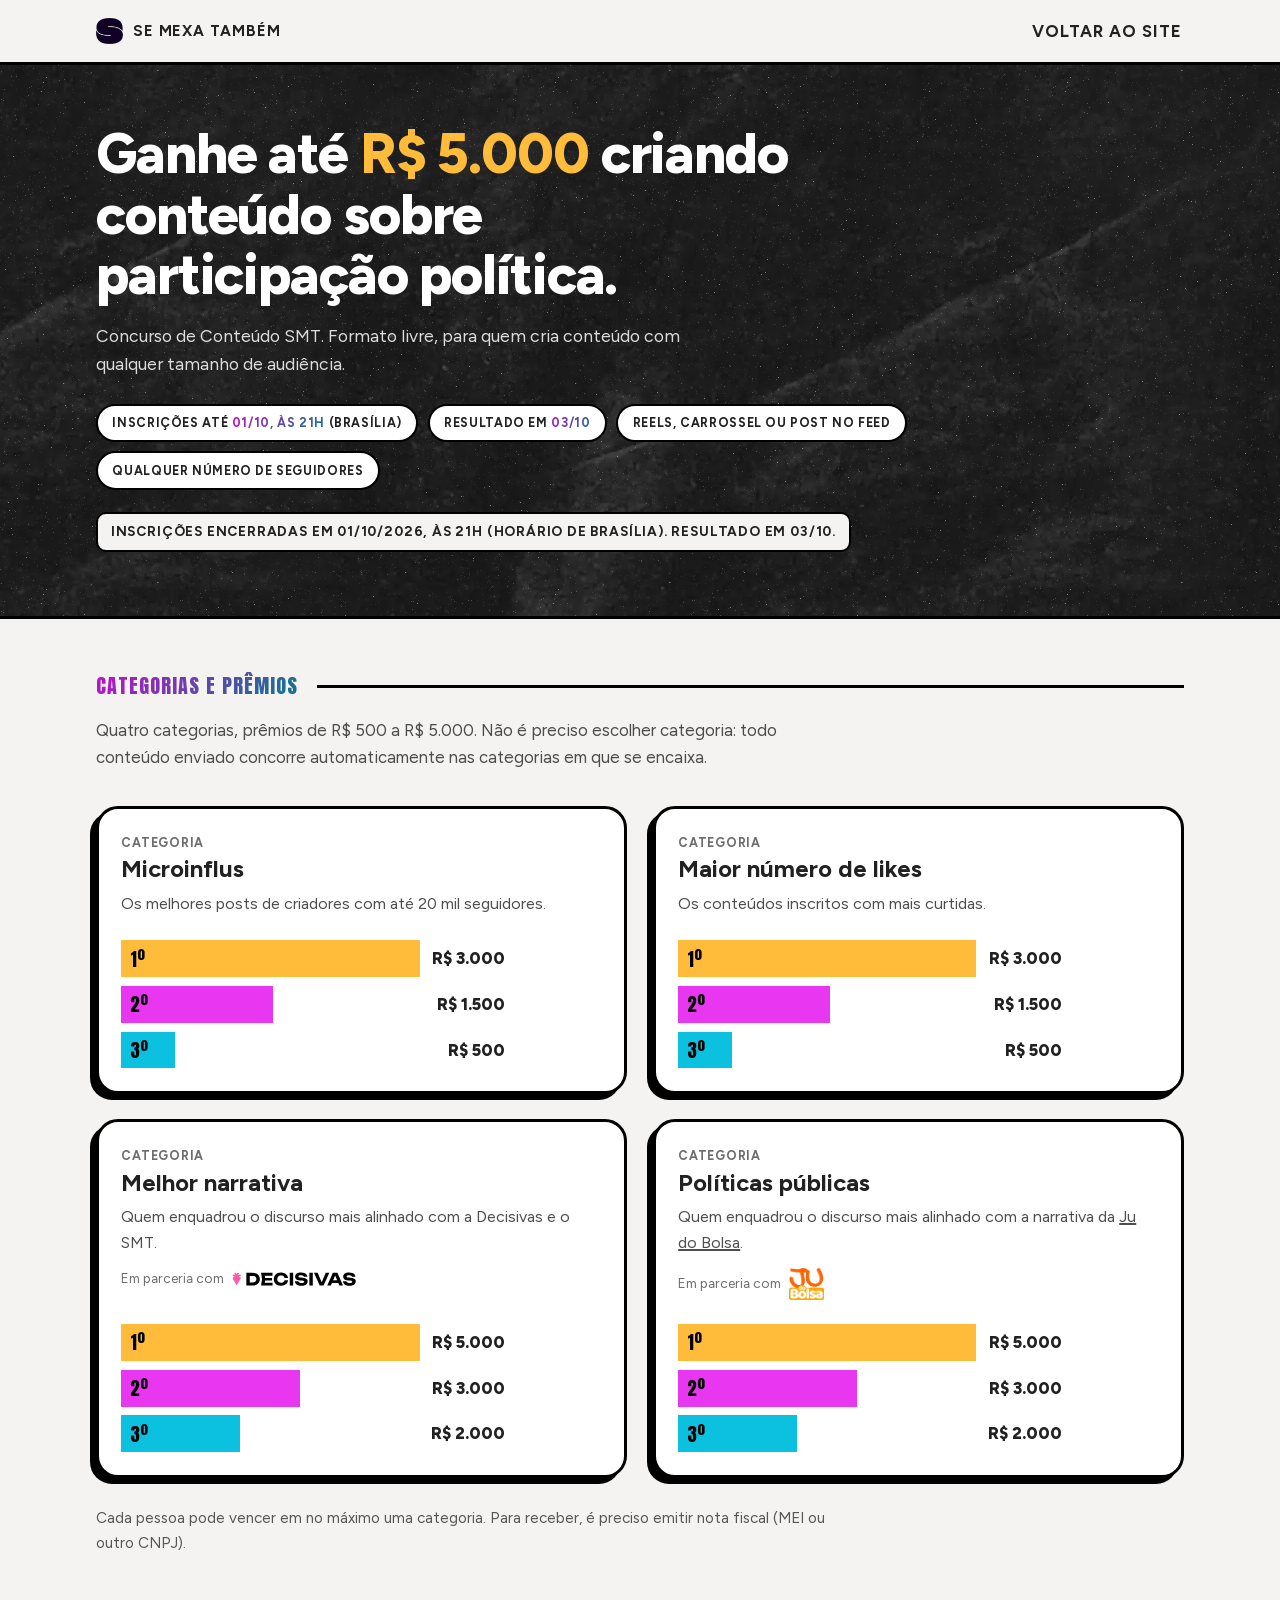
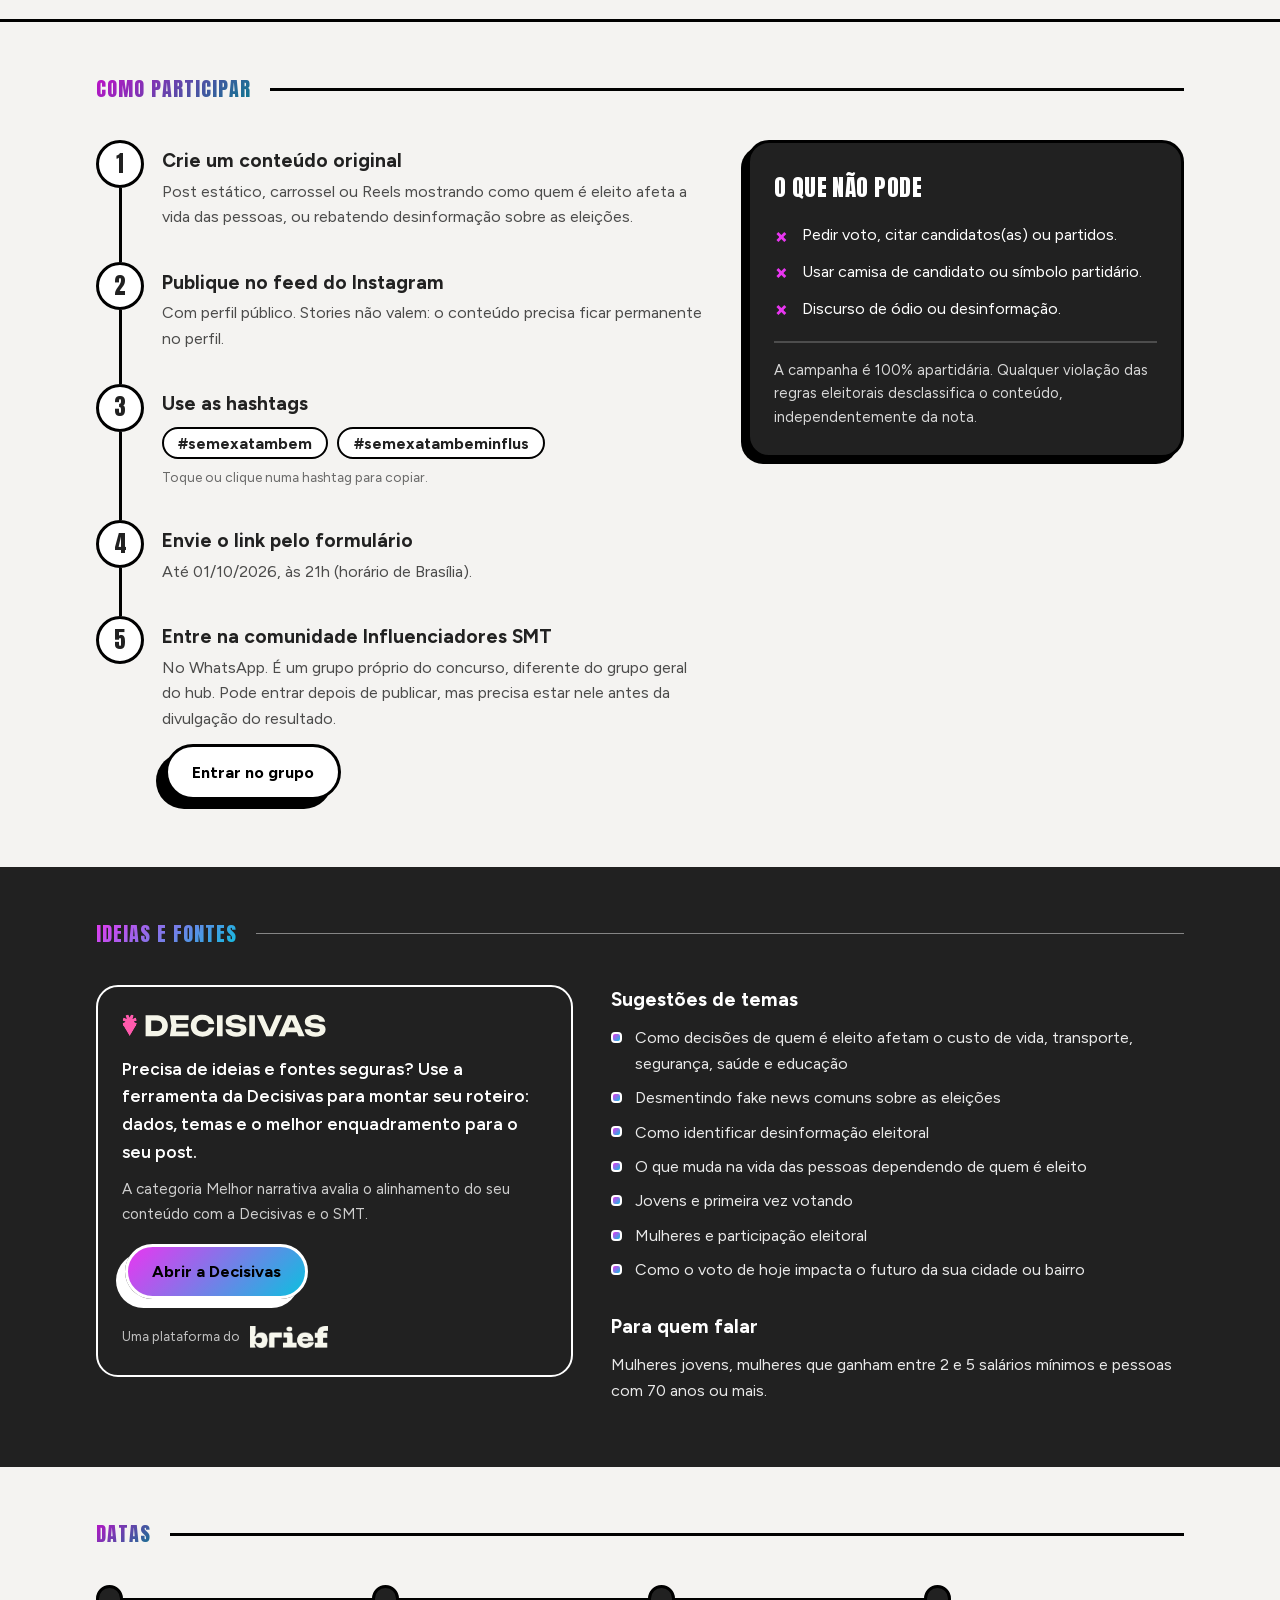
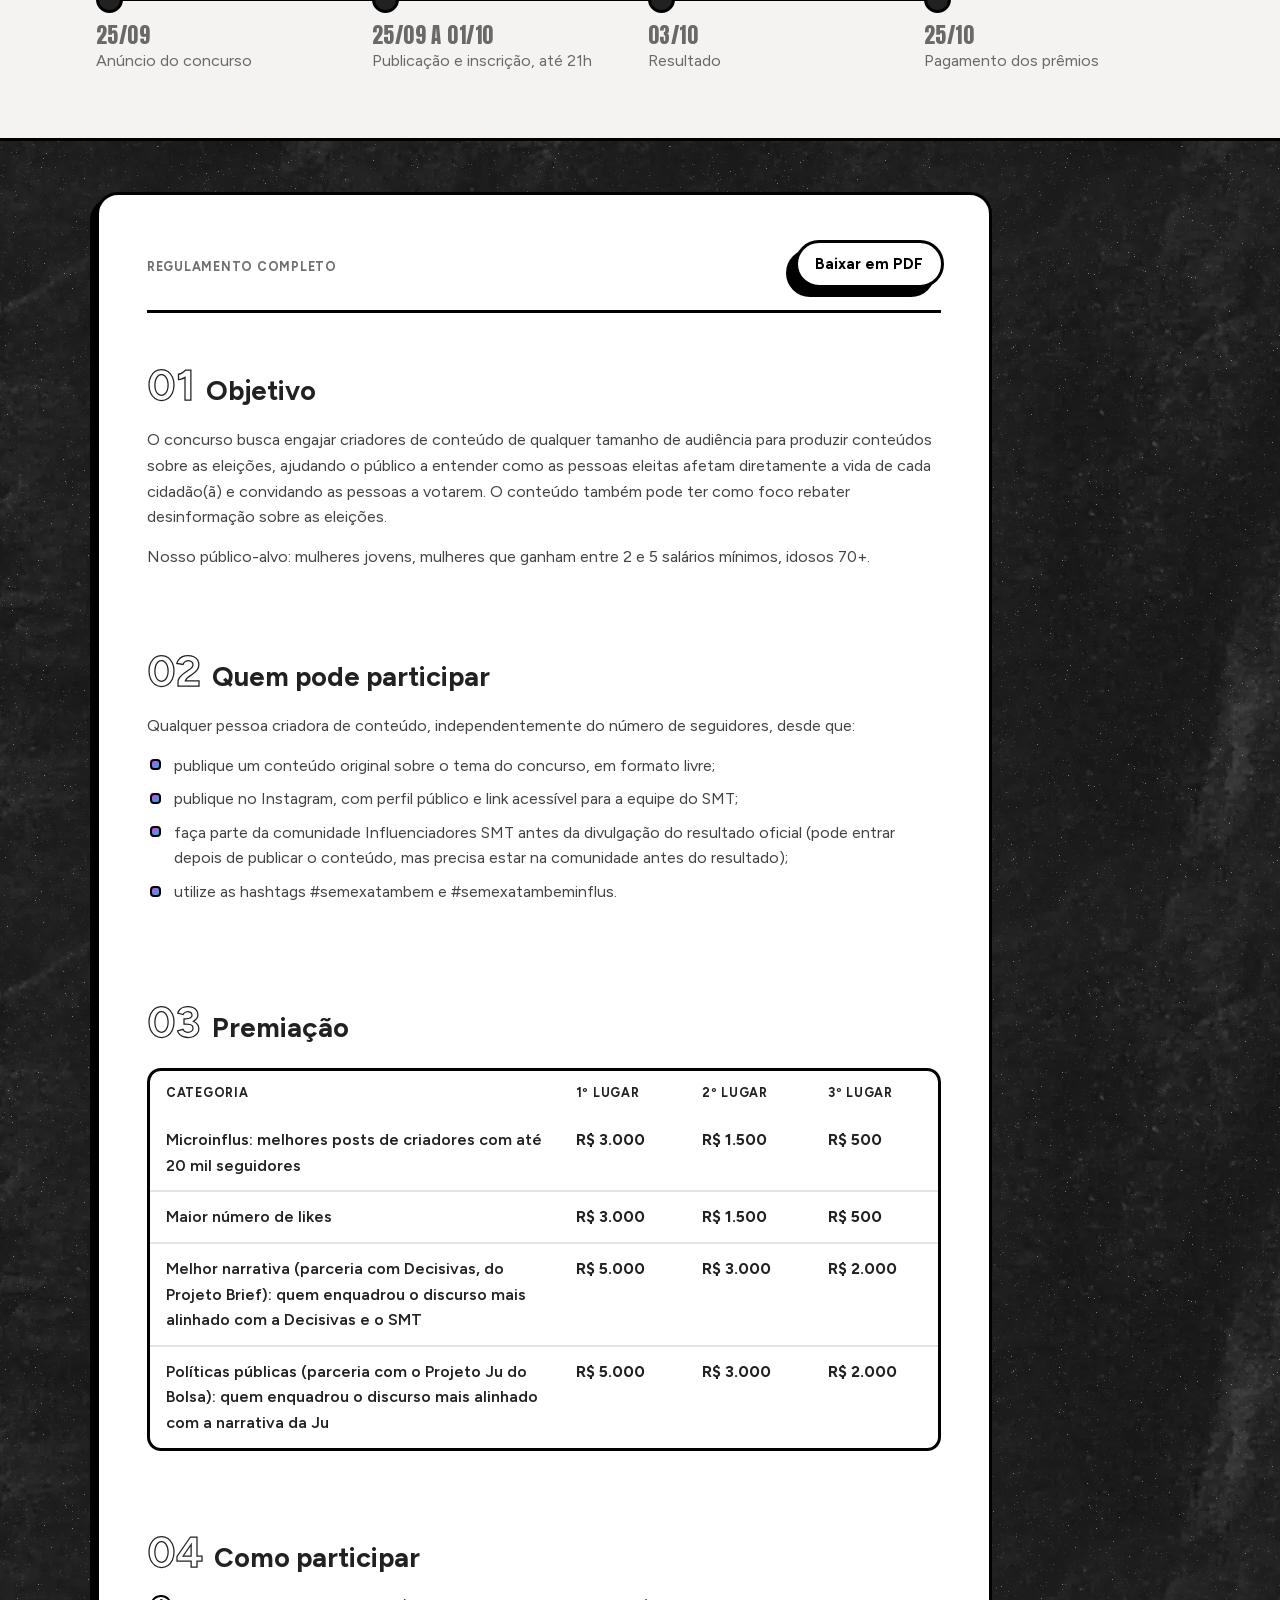
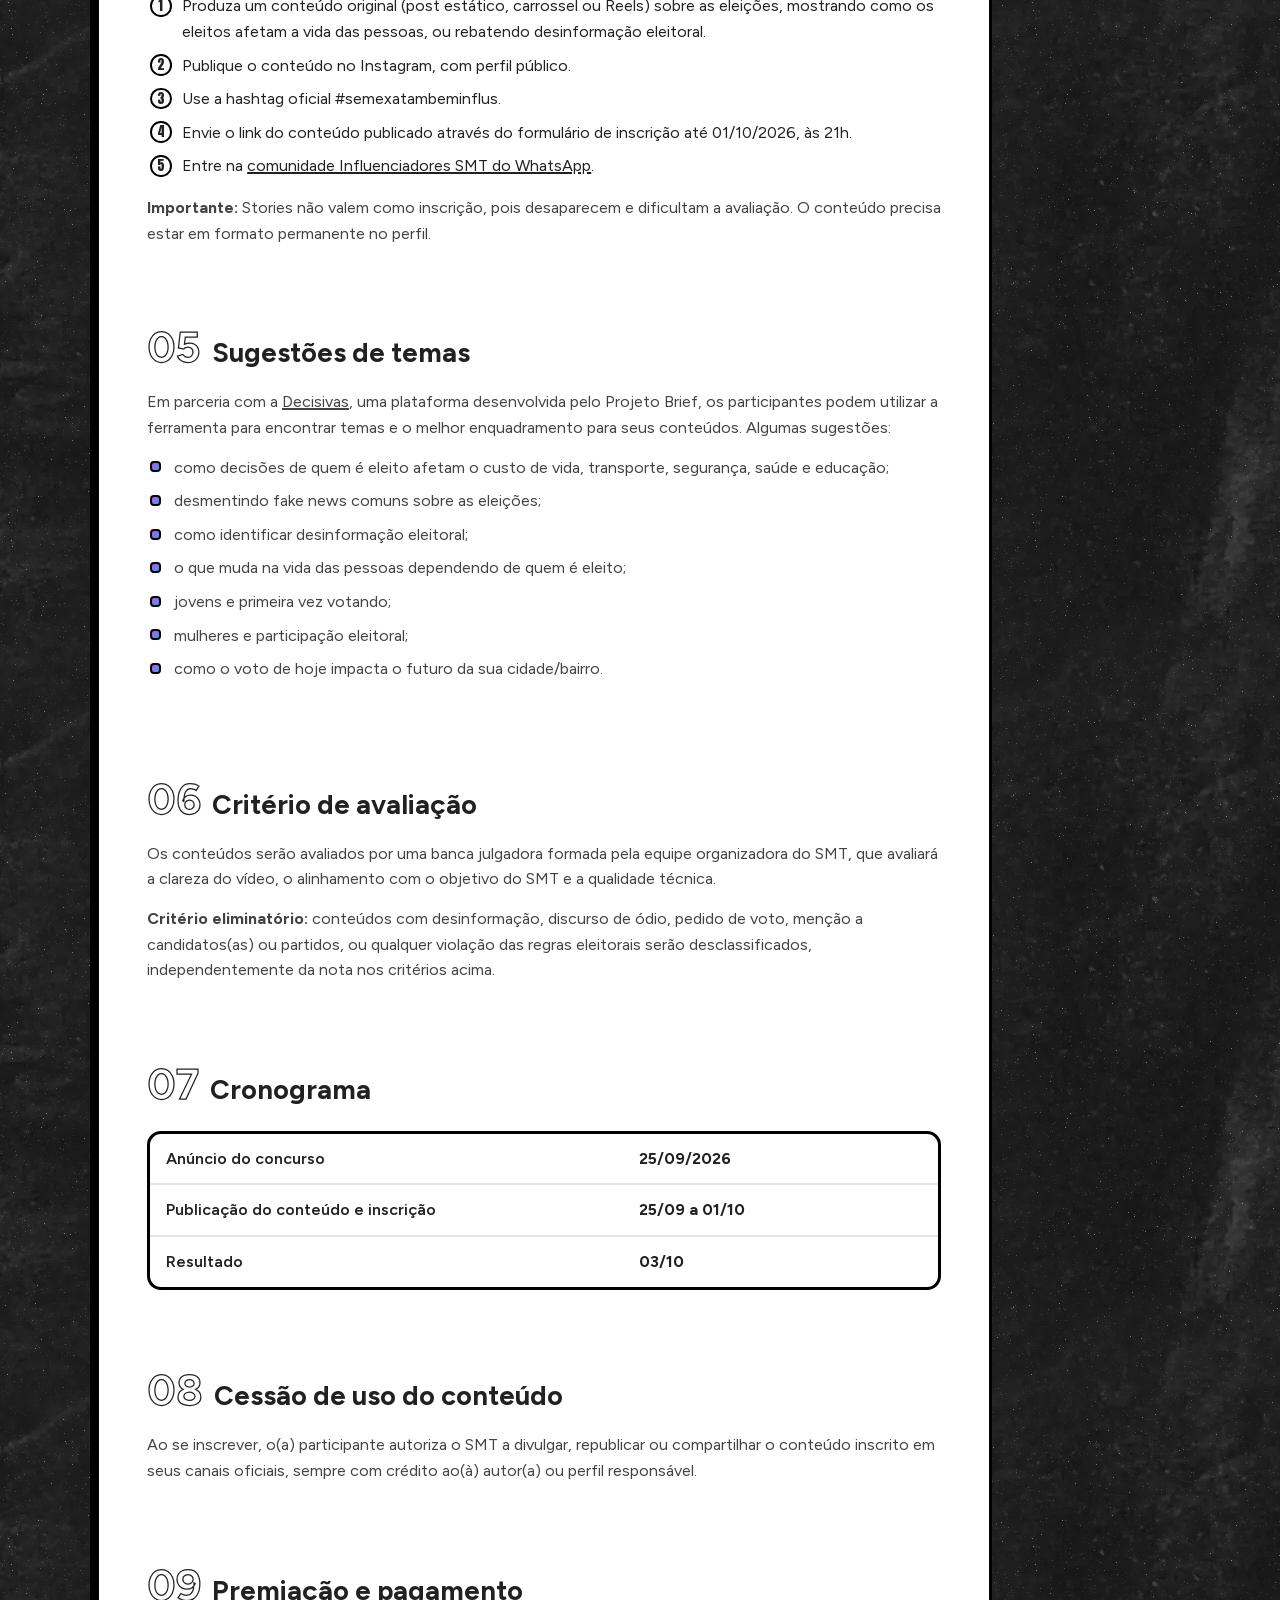
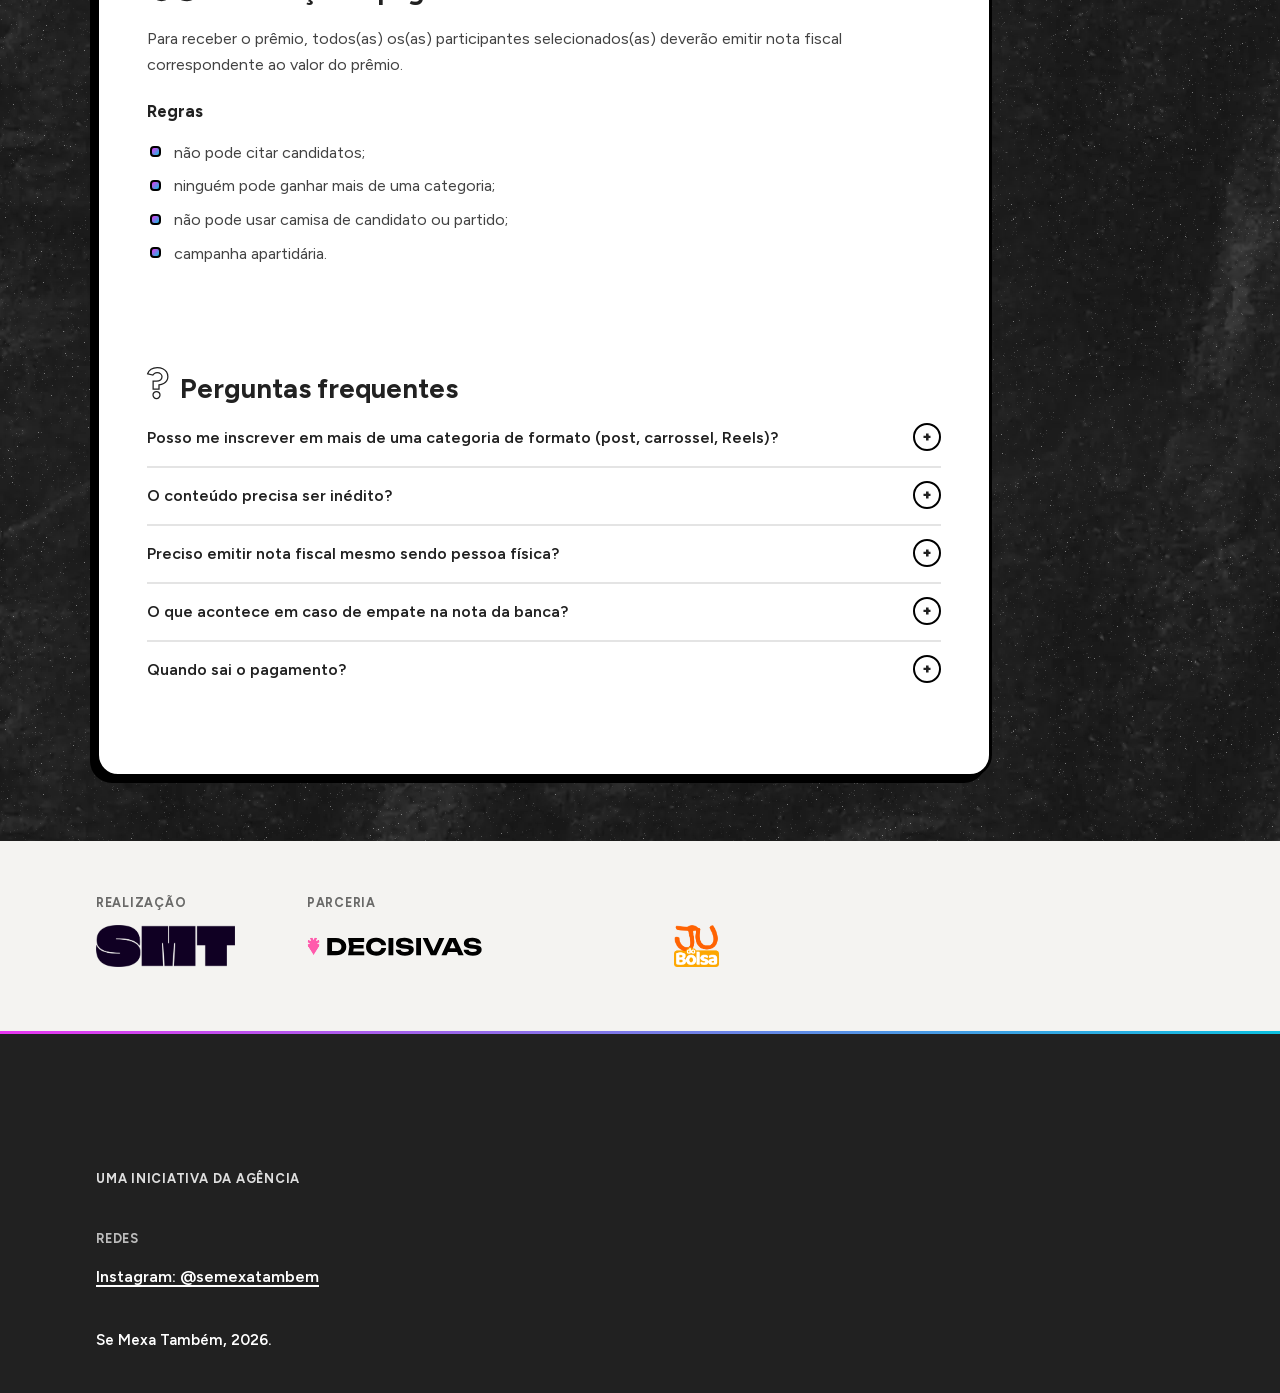
==== commit 8aca41ad: "Identidade v2, dose cheia: papel preto amassado no hero, manifesto, concurso, leitura e 404; fita e " ====
--- a/concurso/index.html
+++ b/concurso/index.html
@@ -26,7 +26,7 @@
   <link rel="icon" type="image/svg+xml" href="/assets/favicon.svg">
   <link rel="icon" type="image/png" sizes="64x64" href="/assets/favicon-64.png">
   <link rel="apple-touch-icon" href="/assets/apple-touch-icon.png">
-  <link rel="stylesheet" href="/css/style.css?v=50">
+  <link rel="stylesheet" href="/css/style.css?v=51">
 </head>
 <body class="pagina-edital pagina-concurso">
   <a class="pular" href="#premios">Pular para o conteúdo</a>
@@ -45,16 +45,17 @@
 
   <main>
     <!-- ============ ABERTURA ============ -->
-    <section class="secao concurso-abre" aria-labelledby="titulo-concurso">
+    <section class="secao concurso-abre painel-papel" aria-labelledby="titulo-concurso">
       <div class="container">
         <div class="edital__print-cabecalho" aria-hidden="true">
           <img src="/assets/marca/smt-escuro.png" alt="" width="825" height="247">
           <span>semexatambem.com/concurso</span>
         </div>
         <div class="edital__print-grad" aria-hidden="true"></div>
-        <div class="cabeca">
+        <div class="cabeca concurso-so-print">
           <p class="dizer">Concurso de conteúdo</p>
         </div>
+        <p class="selo concurso-so-tela" data-ate="2026-10-01T21:00:00-03:00">Concurso aberto</p>
         <h1 id="titulo-concurso" class="concurso__titulo">Ganhe até <span>R$ 5.000</span> criando conteúdo sobre participação política.</h1>
         <p class="concurso__sub">Concurso de Conteúdo SMT. Formato livre, para quem cria conteúdo com qualquer tamanho de audiência.</p>
         <ul class="edital__essencial" aria-label="Resumo do concurso">
@@ -107,7 +108,7 @@
             <h3 class="premio__nome">Melhor narrativa</h3>
             <p class="premio__desc">Quem enquadrou o discurso mais alinhado com a Decisivas e o SMT.</p>
             <p class="premio__parceria">Em parceria com <img src="/assets/parceiros/decisivas-escuro.svg" alt="Decisivas" width="1394" height="153"></p>
-            <ol class="podio" role="list" aria-label="Prêmios: Melhor narrativa">
+            <ol class="podio podio--5k" role="list" aria-label="Prêmios: Melhor narrativa">
               <li class="podio__lugar podio__lugar--1"><span class="visualmente-oculto">Primeiro lugar: </span><span class="podio__valor">R$ 5.000</span><span class="podio__degrau" aria-hidden="true">1º</span></li>
               <li class="podio__lugar podio__lugar--2"><span class="visualmente-oculto">Segundo lugar: </span><span class="podio__valor">R$ 3.000</span><span class="podio__degrau" aria-hidden="true">2º</span></li>
               <li class="podio__lugar podio__lugar--3"><span class="visualmente-oculto">Terceiro lugar: </span><span class="podio__valor">R$ 2.000</span><span class="podio__degrau" aria-hidden="true">3º</span></li>
@@ -119,7 +120,7 @@
             <h3 class="premio__nome">Políticas públicas</h3>
             <p class="premio__desc">Quem enquadrou o discurso mais alinhado com a narrativa da <a href="https://www.instagram.com/judobolsa/" target="_blank" rel="noopener">Ju do Bolsa<span class="visualmente-oculto"> (abre em nova aba)</span></a>.</p>
             <p class="premio__parceria">Em parceria com <img class="premio__ju" src="/assets/parceiros/judobolsa.png" alt="Projeto Ju do Bolsa" width="294" height="270"></p>
-            <ol class="podio" role="list" aria-label="Prêmios: Políticas públicas">
+            <ol class="podio podio--5k" role="list" aria-label="Prêmios: Políticas públicas">
               <li class="podio__lugar podio__lugar--1"><span class="visualmente-oculto">Primeiro lugar: </span><span class="podio__valor">R$ 5.000</span><span class="podio__degrau" aria-hidden="true">1º</span></li>
               <li class="podio__lugar podio__lugar--2"><span class="visualmente-oculto">Segundo lugar: </span><span class="podio__valor">R$ 3.000</span><span class="podio__degrau" aria-hidden="true">2º</span></li>
               <li class="podio__lugar podio__lugar--3"><span class="visualmente-oculto">Terceiro lugar: </span><span class="podio__valor">R$ 2.000</span><span class="podio__degrau" aria-hidden="true">3º</span></li>
@@ -431,6 +432,6 @@
     </div>
   </footer>
 
-  <script src="/js/main.js?v=24"></script>
+  <script src="/js/main.js?v=25"></script>
 </body>
 </html>
--- a/css/style.css
+++ b/css/style.css
@@ -404,6 +404,48 @@
   border-bottom: var(--fio);
 }
 
+.secao--papel { position: relative; overflow: hidden; }
+.secao--papel > .container { position: relative; z-index: 1; }
+
+.secao--papel::before {
+  content: "";
+  position: absolute;
+  right: -6%;
+  bottom: -8%;
+  width: min(46vw, 720px);
+  aspect-ratio: 900 / 700;
+  background: url("../assets/texturas/nevoa-roxa.webp") center / contain no-repeat;
+  opacity: 0.85;
+  pointer-events: none;
+}
+
+.secao--papel .convicao { color: var(--branco); max-width: 14ch; }
+.secao--papel .convicao span { background: none; -webkit-background-clip: border-box; background-clip: border-box; color: var(--rosa); }
+.secao--papel .apoio { color: rgba(255, 255, 255, 0.85); }
+.secao--papel .apoio--marcado::before { border-color: var(--branco); background: var(--amarelo); }
+
+@media (max-width: 899.98px) {
+  .secao--papel { padding-bottom: 12rem; }
+  .secao--papel::before { width: min(90vw, 520px); right: -20%; bottom: -10%; }
+}
+
+.faixa--no-papel { background: transparent; border-top: 1px solid rgba(255, 255, 255, 0.28); border-bottom: 0; }
+
+.hero--papel { padding-block: 0; border-bottom: var(--fio); }
+.hero--papel .hero__quadro { background: transparent; border: 0; border-radius: 0; box-shadow: none; overflow: visible; }
+.hero--papel .hero__arte { border: 0; padding-block: 2.4rem 0; }
+.hero--papel .hero__arte img { max-width: 560px; }
+.hero--papel .hero__texto { padding-inline: 0; padding-block: 1.6rem 3rem; }
+.hero--papel .hero__traducao { color: rgba(255, 255, 255, 0.8); }
+.hero--papel .hero__titulo { color: var(--branco); }
+.hero--papel .hero__titulo em { font-style: normal; color: var(--amarelo); }
+
+@media (min-width: 760px) {
+  .hero--papel .hero__quadro { grid-template-columns: 46% 1fr; gap: 2.5rem; }
+  .hero--papel .hero__arte { padding-block: 2.6rem; align-items: center; }
+  .hero--papel .hero__texto { padding-block: 2.6rem; }
+}
+
 .faixa__trilho {
   display: flex;
   gap: 2.4rem;
@@ -511,6 +553,30 @@
   background: var(--tinta);
   color: var(--branco);
 }
+
+/* ---- Papel do manual: chão dos painéis escuros que carregam algo ---- */
+.painel-papel {
+  background-color: #202020;
+  background-image: url("../assets/texturas/grao.png"), url("../assets/texturas/papel-preto.webp");
+  background-size: 512px 512px, 900px auto;
+  background-repeat: repeat, repeat;
+  background-position: 0 0, center top;
+  color: var(--branco);
+}
+
+.painel-papel .apertavel { border-color: var(--branco); box-shadow: -6px 6px 0 var(--branco); }
+
+@media (hover: hover) {
+  .painel-papel .apertavel:hover { box-shadow: -9px 9px 0 var(--branco); }
+}
+
+.painel-papel .apertavel:active { box-shadow: -3px 3px 0 var(--branco); }
+.painel-papel .botao--linha { background: transparent; color: var(--branco); border-color: var(--branco); }
+.painel-papel .botao--grad { color: var(--preto); }
+.painel-papel .dizer { background: none; -webkit-background-clip: border-box; background-clip: border-box; color: var(--amarelo); }
+.painel-papel .cabeca::after { height: 1px; background: rgba(255, 255, 255, 0.35); }
+.painel-papel :focus-visible { outline-color: var(--branco); }
+.painel-papel ::selection { background: var(--amarelo); color: var(--preto); }
 
 .bloco {
   border-top: var(--fio);
@@ -807,6 +873,12 @@
   max-width: 52rem;
 }
 
+.sem-faixa .formulario { background: var(--amarelo) url("../assets/texturas/papel-amarelo.webp") center / 900px auto repeat; }
+.sem-faixa .formulario .botao--grad { background-image: none; background-color: var(--tinta); color: var(--branco); }
+.sem-faixa .formulario__nota,
+.sem-faixa .campo__rotulo em { color: rgba(0, 0, 0, 0.78); }
+.sem-faixa .formulario ::selection { background: var(--tinta); color: var(--branco); }
+
 .formulario__grade {
   display: grid;
   gap: 1.1rem;
@@ -1007,6 +1079,29 @@
    Página 404
    ========================================================================== */
 
+.pagina-404-fundo { position: relative; overflow: hidden; min-height: 100vh; }
+
+.pagina-404-fundo::before {
+  content: "";
+  position: absolute;
+  right: -6%;
+  bottom: -8%;
+  width: min(50vw, 720px);
+  aspect-ratio: 900 / 700;
+  background: url("../assets/texturas/nevoa-teal.webp") center / contain no-repeat;
+  opacity: 0.85;
+  pointer-events: none;
+}
+
+.pagina-404-fundo .pagina-404 { position: relative; z-index: 1; min-height: 100vh; }
+.pagina-404-fundo .pagina-404 .pagina-404__numero { font-family: var(--fonte-dizeres); font-weight: 400; letter-spacing: 0; line-height: 0.9; background: none; -webkit-background-clip: border-box; background-clip: border-box; color: var(--amarelo); }
+.pagina-404-fundo .pagina-404 p { color: rgba(255, 255, 255, 0.85); }
+
+@media (max-width: 759.98px) {
+  .pagina-404-fundo .pagina-404 { justify-content: flex-start; padding-top: 4rem; padding-bottom: 12rem; }
+  .pagina-404-fundo::before { width: min(90vw, 520px); right: -20%; bottom: -10%; }
+}
+
 .pagina-404 {
   min-height: 80vh;
   display: flex;
@@ -1062,8 +1157,12 @@
    ========================================================================== */
 
 .faixa-edital {
-  background: var(--amarelo);
-  border-block: var(--fio);
+  background-color: var(--amarelo);
+  background-image: url("../assets/texturas/papel-amarelo.webp");
+  background-size: 900px auto;
+  background-repeat: repeat;
+  background-position: center 30%;
+  border-bottom: var(--fio);
   padding-block: 1.1rem;
 }
 
@@ -1203,7 +1302,10 @@
 }
 
 .edital-leitura {
-  background-color: var(--tinta);
+  background-color: #202020;
+  background-image: url("../assets/texturas/grao.png"), url("../assets/texturas/papel-preto.webp");
+  background-size: 512px 512px, 900px auto;
+  background-repeat: repeat, repeat;
 }
 
 .edital__corpo { max-width: 50rem; }
@@ -1358,6 +1460,14 @@
    Página do concurso
    ========================================================================== */
 
+.concurso-so-print { display: none; }
+.concurso-abre .selo { margin-bottom: 1.2rem; }
+.concurso-abre .concurso__titulo { color: var(--branco); }
+.concurso-abre .concurso__titulo span { background: none; -webkit-background-clip: border-box; background-clip: border-box; color: var(--amarelo); }
+.concurso-abre .concurso__sub { color: rgba(255, 255, 255, 0.85); }
+.concurso-abre .edital__essencial li { color: var(--tinta); }
+.concurso-abre .edital__encerrado { background: var(--papel); color: var(--tinta); }
+
 .concurso__titulo {
   font-family: var(--fonte-titulo);
   font-weight: 800;
@@ -1405,7 +1515,7 @@
   border: var(--fio);
   border-radius: 22px;
   box-shadow: var(--sombra-repouso);
-  padding: 1.5rem 1.4rem 0;
+  padding: 1.5rem 1.4rem 1.4rem;
   overflow: hidden;
 }
 
@@ -1449,48 +1559,48 @@
   width: 100%;
   max-width: 24rem;
   margin: auto 0 0;
-  padding: 1.8rem 0 0;
+  padding: 1.5rem 0 0;
   display: grid;
-  grid-template-columns: repeat(3, 1fr);
-  align-items: end;
-  gap: 0.5rem;
+  gap: 0.55rem;
 }
 
 .podio__lugar {
+  display: grid;
+  grid-template-columns: minmax(0, 1fr) auto;
+  align-items: center;
+  column-gap: 0.8rem;
+  text-align: left;
+}
+
+.podio__valor {
+  order: 2;
+  margin: 0;
+  font-family: var(--fonte-titulo);
+  font-weight: 800;
+  font-size: 1.05rem;
+  white-space: nowrap;
+}
+
+.podio__degrau {
+  order: 1;
+  justify-self: start;
   display: flex;
-  flex-direction: column;
-  text-align: center;
-}
-
-/* ordem visual de pódio (2, 1, 3); leitores de tela seguem 1, 2, 3 */
-.podio__lugar--1 { order: 2; }
-.podio__lugar--2 { order: 1; }
-.podio__lugar--3 { order: 3; }
-
-.podio__valor {
-  font-family: var(--fonte-titulo);
-  font-weight: 800;
-  font-size: clamp(1rem, 1.6vw, 1.2rem);
-  white-space: nowrap;
-  margin-bottom: 0.45rem;
-}
-
-.podio__degrau {
-  display: grid;
-  place-items: start center;
-  padding-top: 0.45rem;
-  border: var(--fio);
-  border-bottom: none;
-  border-radius: 10px 10px 0 0;
-  background: var(--branco);
+  align-items: center;
+  height: 2.3rem;
+  padding: 0 0 0 0.55rem;
+  border: 0;
+  border-radius: 0;
   font-family: var(--fonte-dizeres);
-  font-size: 1.45rem;
+  font-size: 1.15rem;
   line-height: 1;
-}
-
-.podio__lugar--1 .podio__degrau { height: 6rem; background-image: var(--grad); color: var(--preto); }
-.podio__lugar--2 .podio__degrau { height: 4.2rem; }
-.podio__lugar--3 .podio__degrau { height: 2.9rem; }
+  color: var(--preto);
+}
+
+.podio__lugar--1 .podio__degrau { width: 100%; background: var(--amarelo); }
+.podio__lugar--2 .podio__degrau { width: 50%; background: var(--rosa); }
+.podio__lugar--3 .podio__degrau { width: 17%; min-width: 2.5rem; background: var(--azul); }
+.podio--5k .podio__lugar--2 .podio__degrau { width: 60%; }
+.podio--5k .podio__lugar--3 .podio__degrau { width: 40%; }
 
 .premios__nota {
   margin-top: 1.8rem;
@@ -2032,7 +2142,8 @@
   box-shadow: var(--sombra-alta);
 }
 
-.secao-escura .js-erguido { box-shadow: -9px 9px 0 var(--branco); }
+.secao-escura .js-erguido,
+.painel-papel .js-erguido { box-shadow: -9px 9px 0 var(--branco); }
 
 .js-assenta {
   transition:
@@ -2077,6 +2188,12 @@
 }
 
 @media print {
+  .painel-papel { background: #fff !important; color: var(--tinta) !important; }
+  .faixa-edital, .edital-leitura, .formulario { background-image: none; }
+  .secao--papel::before, .pagina-404-fundo::before { display: none; }
+  .secao--papel .convicao, .secao--papel .apoio { color: var(--tinta); }
+  .concurso-so-print { display: flex; }
+  .concurso-abre .concurso__titulo, .concurso-abre .concurso__sub { color: var(--tinta) !important; }
   * {
     -webkit-print-color-adjust: exact !important;
     print-color-adjust: exact !important;
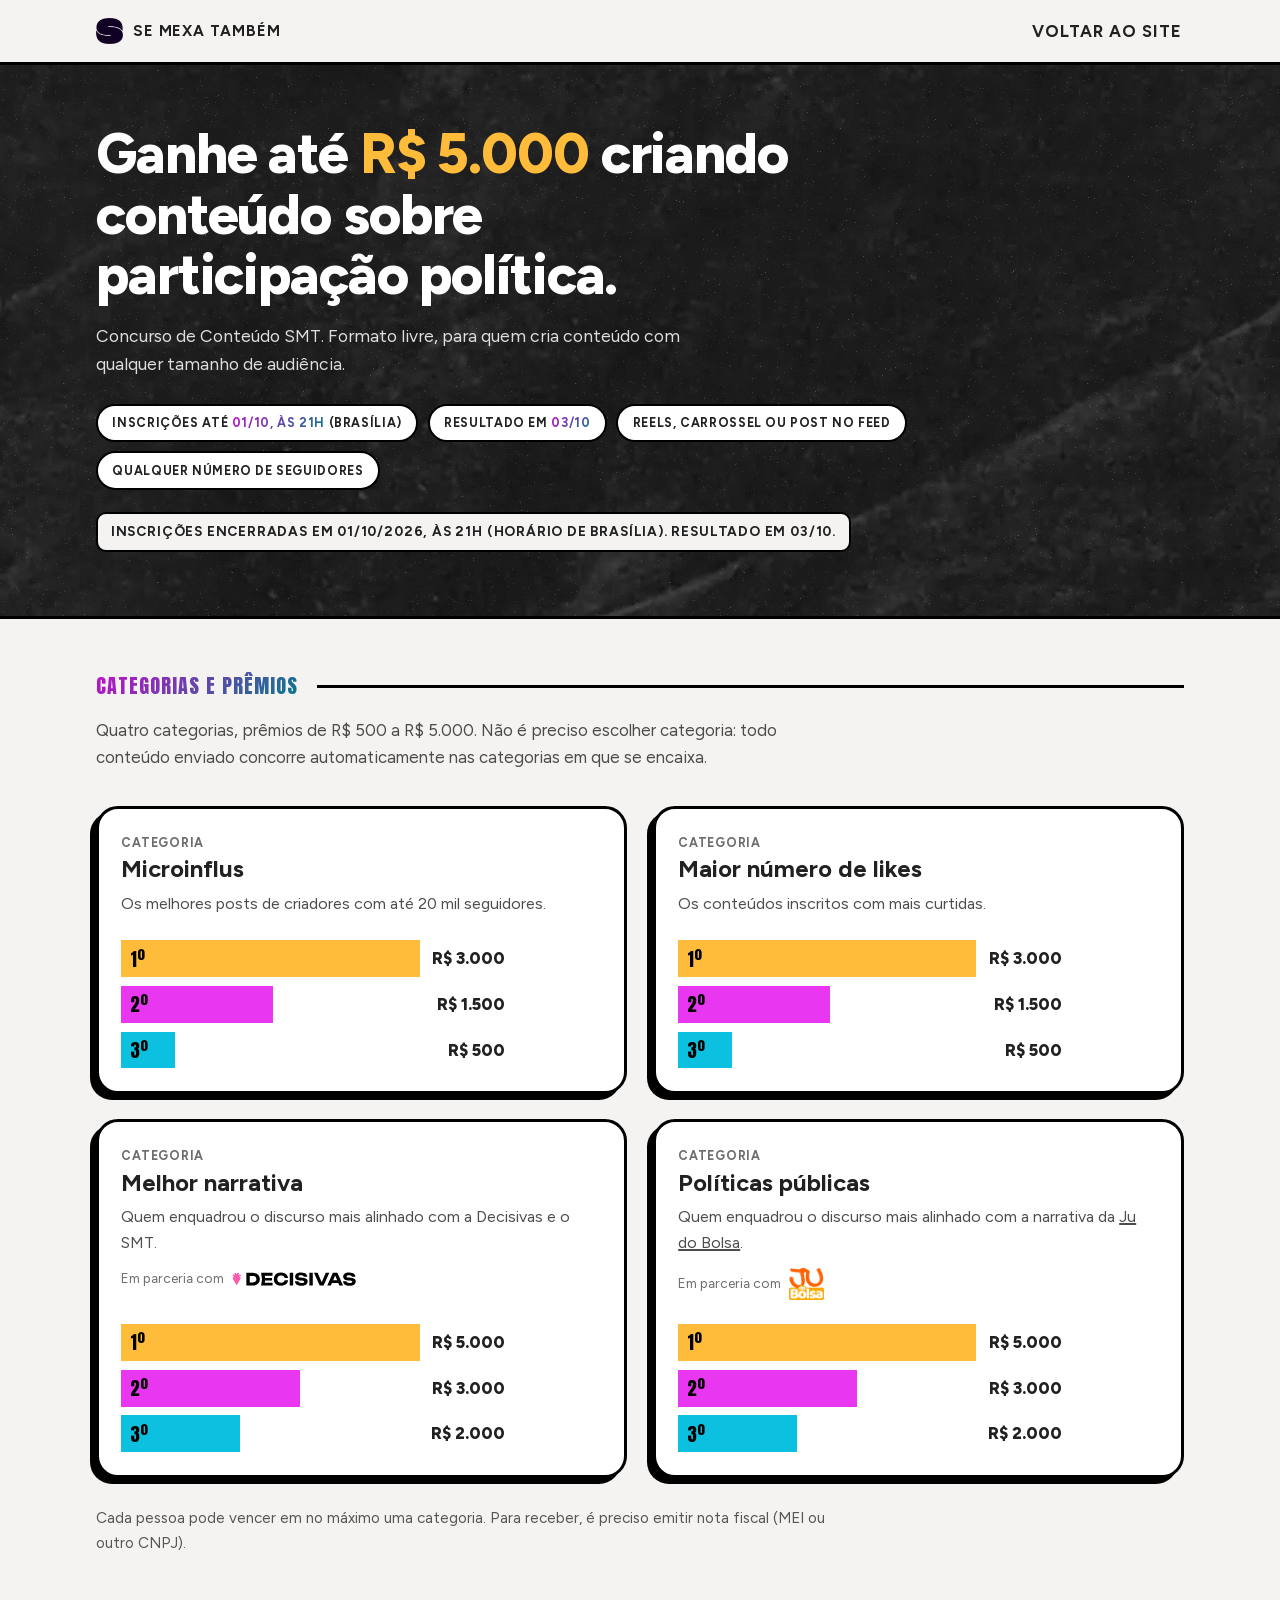
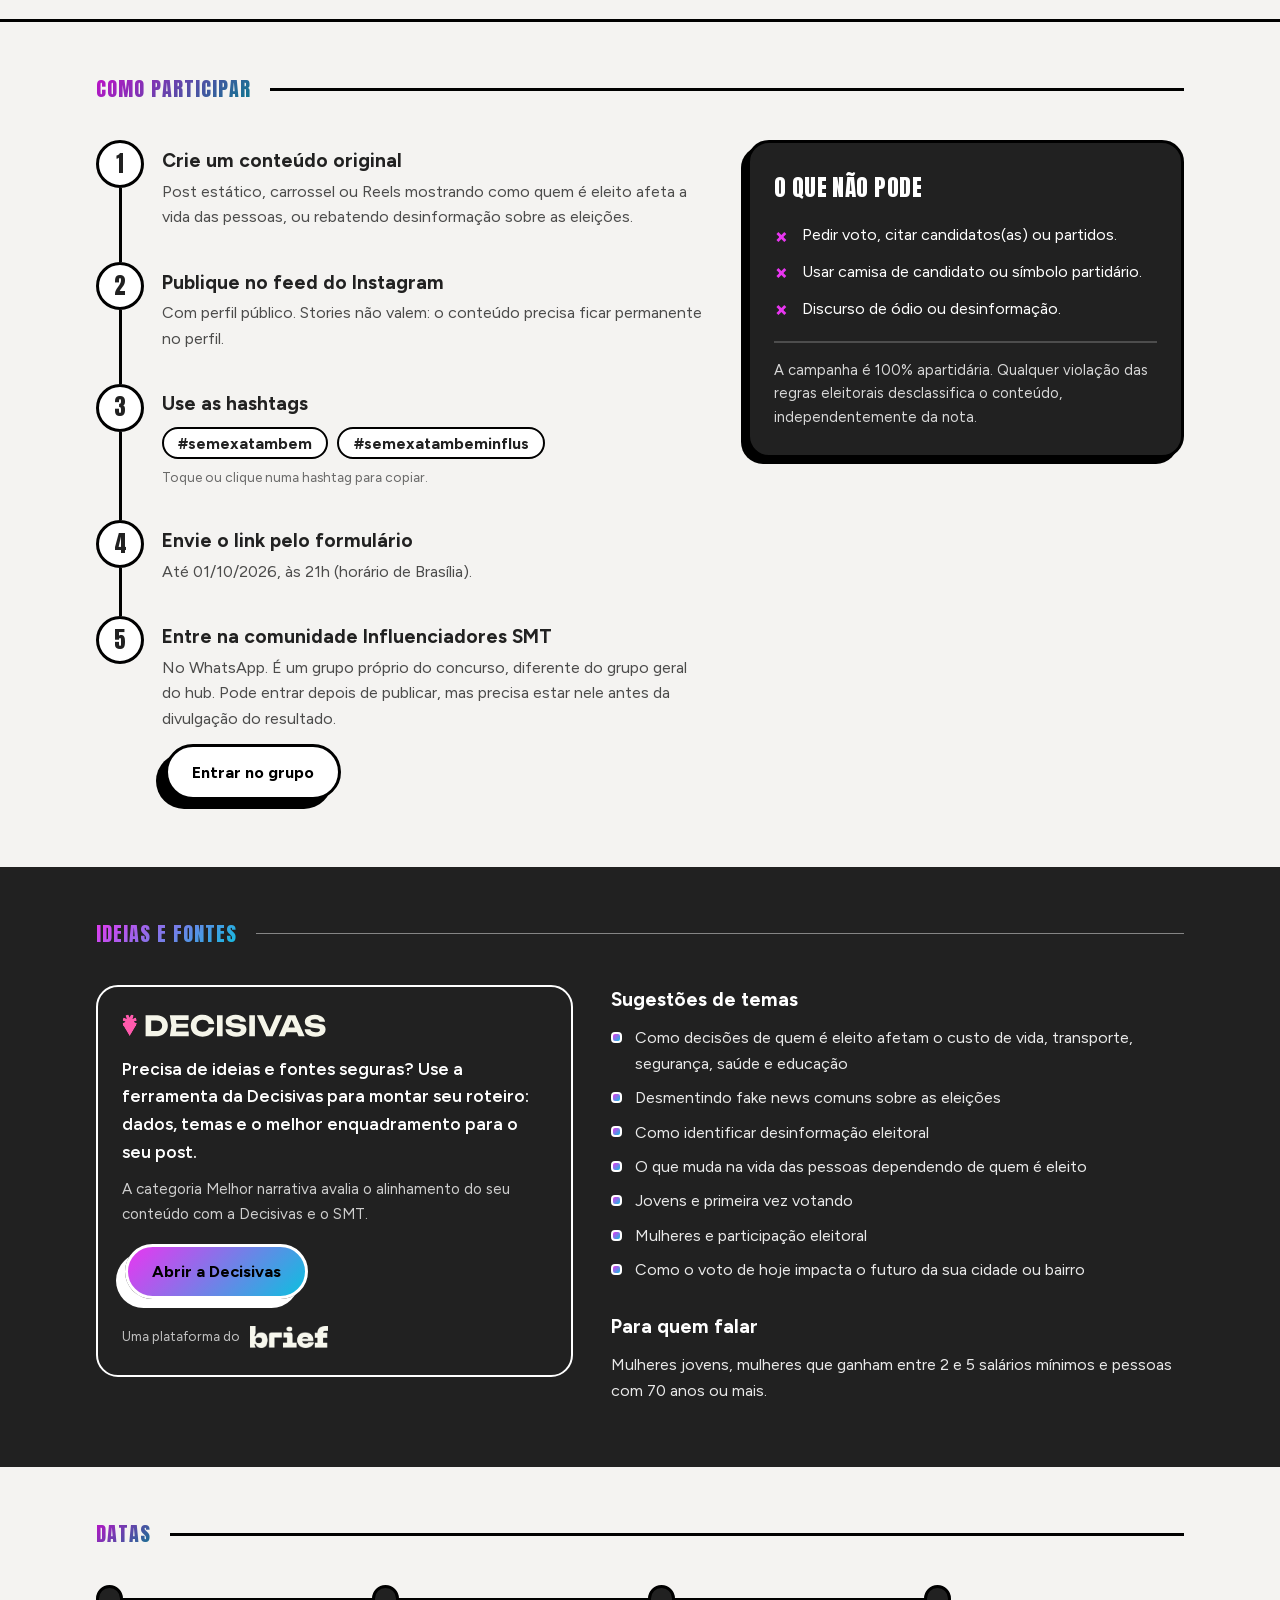
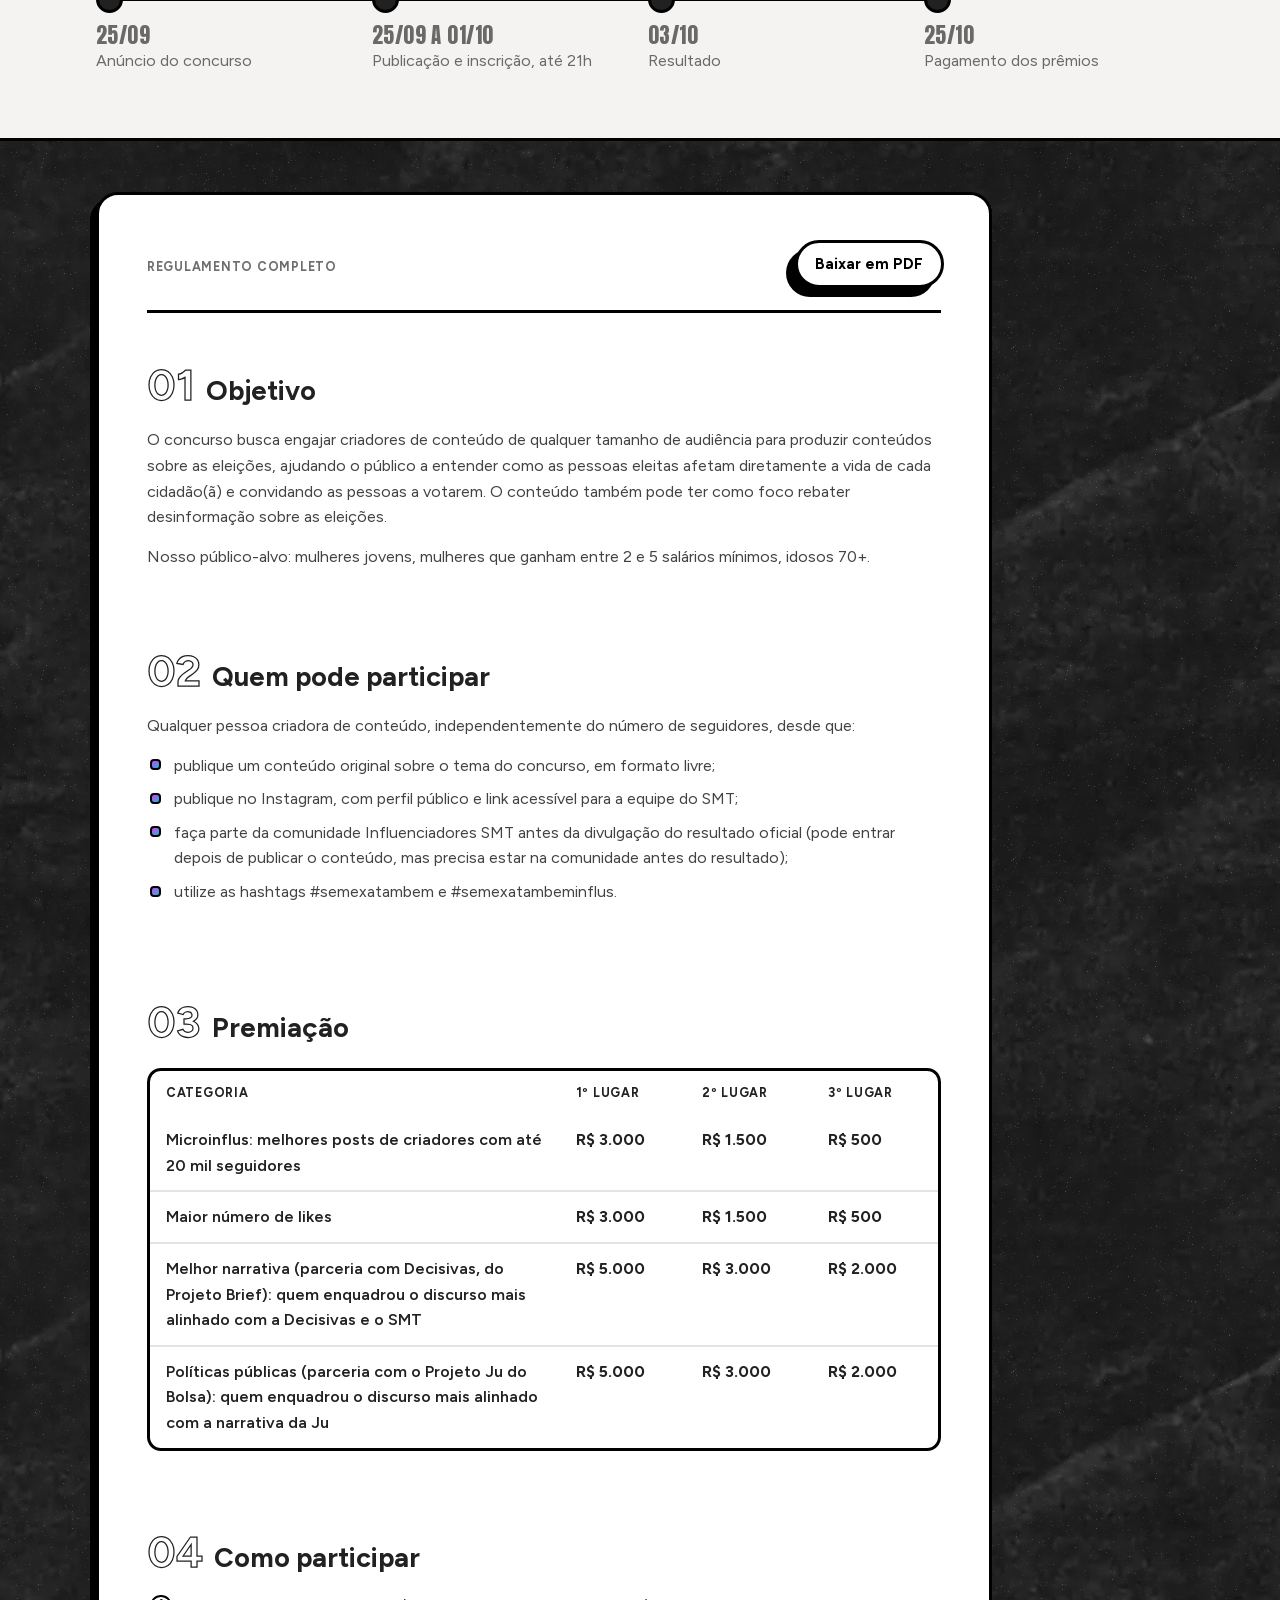
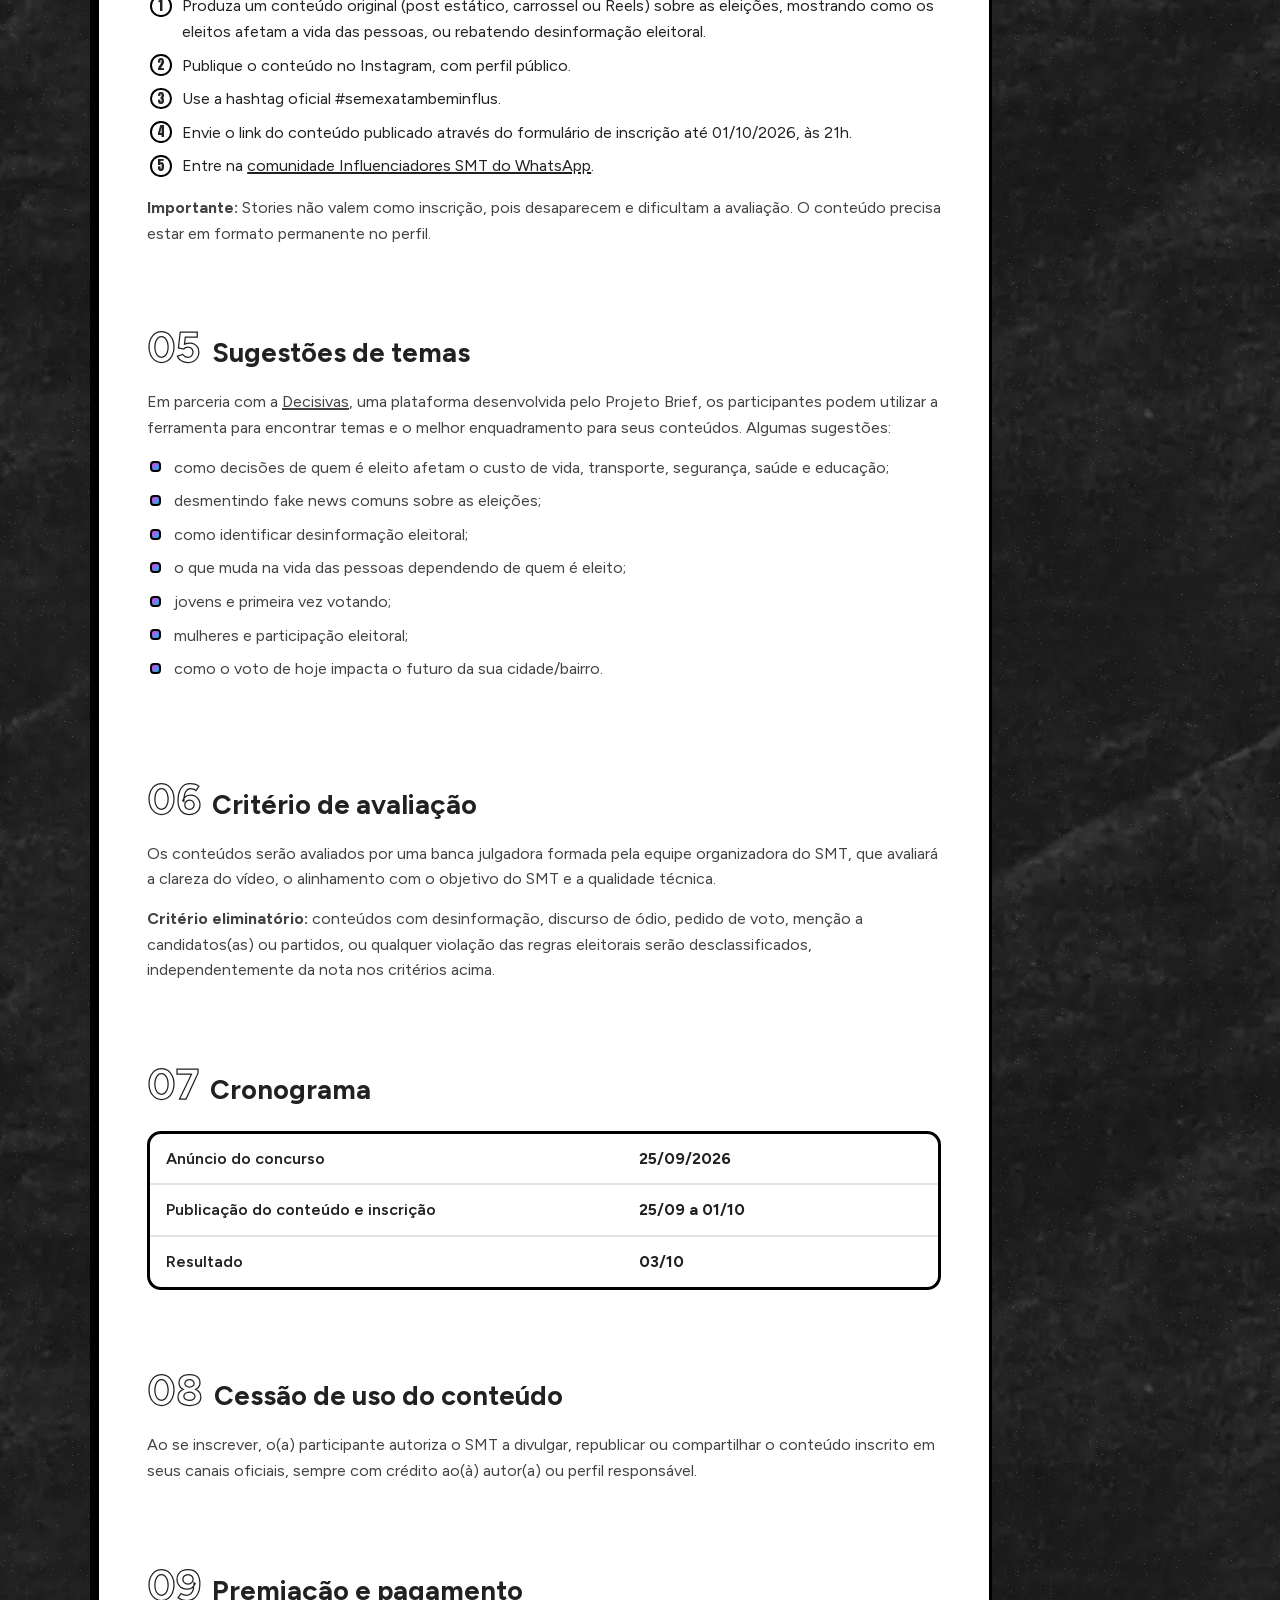
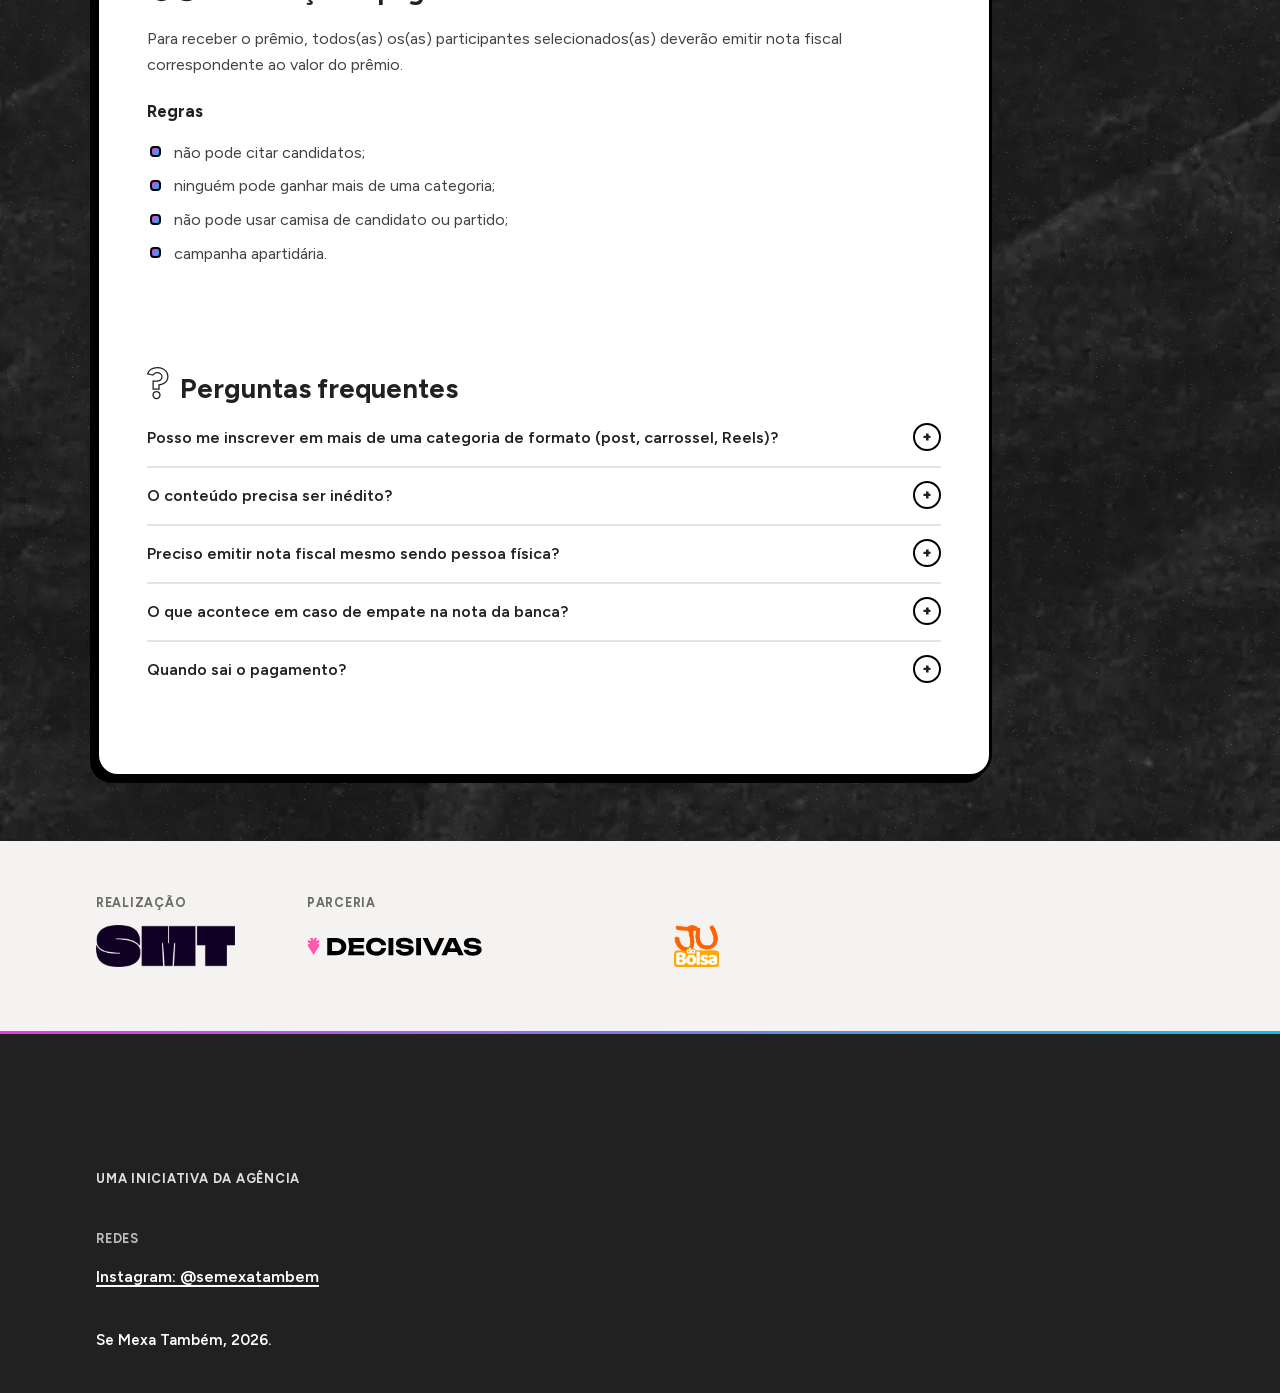
==== commit e71fc332: "O que defendemos: névoa sem aresta dura, pé do celular que funciona, til livre, um acento só - nevoa" ====
--- a/concurso/index.html
+++ b/concurso/index.html
@@ -26,7 +26,7 @@
   <link rel="icon" type="image/svg+xml" href="/assets/favicon.svg">
   <link rel="icon" type="image/png" sizes="64x64" href="/assets/favicon-64.png">
   <link rel="apple-touch-icon" href="/assets/apple-touch-icon.png">
-  <link rel="stylesheet" href="/css/style.css?v=51">
+  <link rel="stylesheet" href="/css/style.css?v=53">
 </head>
 <body class="pagina-edital pagina-concurso">
   <a class="pular" href="#premios">Pular para o conteúdo</a>
--- a/css/style.css
+++ b/css/style.css
@@ -405,44 +405,88 @@
 }
 
 .secao--papel { position: relative; overflow: hidden; }
+/* pé cresce de 4rem (≥900px) a 8rem (≤675px) para a névoa ficar abaixo do parágrafo no celular */
+.secao.secao--papel { padding-bottom: clamp(4rem, 20rem - 28.45vw, 8rem); }
 .secao--papel > .container { position: relative; z-index: 1; }
 
+/* névoa do manual nasce do canto inferior direito: o asset esvanece à esquerda e no topo,
+   a caixa sangra pela direita e o núcleo denso sai pelo pé; nenhuma aresta aparece no painel */
 .secao--papel::before {
   content: "";
   position: absolute;
   right: -6%;
-  bottom: -8%;
-  width: min(46vw, 720px);
+  bottom: 0;
+  width: min(max(46vw, 520px), 90vw, 720px);
   aspect-ratio: 900 / 700;
   background: url("../assets/texturas/nevoa-roxa.webp") center / contain no-repeat;
   opacity: 0.85;
+  transform: translateY(22%);
   pointer-events: none;
 }
 
-.secao--papel .convicao { color: var(--branco); max-width: 14ch; }
-.secao--papel .convicao span { background: none; -webkit-background-clip: border-box; background-clip: border-box; color: var(--rosa); }
-.secao--papel .apoio { color: rgba(255, 255, 255, 0.85); }
-.secao--papel .apoio--marcado::before { border-color: var(--branco); background: var(--amarelo); }
-
-@media (max-width: 899.98px) {
-  .secao--papel { padding-bottom: 12rem; }
-  .secao--papel::before { width: min(90vw, 520px); right: -20%; bottom: -10%; }
-}
+.secao--papel .convicao { color: var(--branco); }
+.secao--papel .convicao span { color: var(--amarelo); }
+.secao--papel .apoio { color: rgba(255, 255, 255, 0.85); margin-top: 1.6rem; max-width: 52ch; }
 
 .faixa--no-papel { background: transparent; border-top: 1px solid rgba(255, 255, 255, 0.28); border-bottom: 0; }
 
 .hero--papel { padding-block: 0; border-bottom: var(--fio); }
 .hero--papel .hero__quadro { background: transparent; border: 0; border-radius: 0; box-shadow: none; overflow: visible; }
-.hero--papel .hero__arte { border: 0; padding-block: 2.4rem 0; }
-.hero--papel .hero__arte img { max-width: 560px; }
-.hero--papel .hero__texto { padding-inline: 0; padding-block: 1.6rem 3rem; }
+.hero--papel .hero__miolo { position: relative; overflow: hidden; }
+
+/* A arte nasce de uma borda: a caixa do .hero__arte é só a das letras; a sombra longa
+   (extrusão contínua) sai por baixo/esquerda e é cortada pela borda do painel, nunca no ar */
+.hero--papel .hero__arte {
+  position: relative;
+  border: 0;
+  padding: 0;
+  margin-top: 2.4rem;
+  aspect-ratio: 867 / 289;
+  overflow: visible;
+  display: block;
+}
+
+.hero--papel .hero__arte img {
+  position: absolute;
+  top: 0;
+  right: 0;
+  width: calc(100% * 2396 / 867);
+  max-width: none;
+  height: auto;
+  animation: logo-sai-do-canto 1.3s cubic-bezier(0.16, 0.84, 0.3, 1) both;
+}
+
+/* o logo sai do canto pela própria trilha da sombra (26°) */
+@keyframes logo-sai-do-canto {
+  from { transform: translate(-640px, 312px); }
+  to { transform: none; }
+}
+
+.hero--papel .hero__texto {
+  animation: hero-texto-chega 0.7s ease-out 0.55s both;
+}
+
+@keyframes hero-texto-chega {
+  from { opacity: 0; transform: translateY(10px); }
+  to { opacity: 1; transform: none; }
+}
+
+@media (max-width: 759.98px) {
+  /* no celular a sombra passa por trás do texto (branco lê sobre o preto e sobre o papel) */
+  .hero--papel .hero__arte img { animation-name: logo-sai-do-canto-curto; }
+  @keyframes logo-sai-do-canto-curto {
+    from { transform: translate(-360px, 176px); }
+    to { transform: none; }
+  }
+}
+.hero--papel .hero__texto { position: relative; z-index: 1; padding-inline: 0; padding-block: 1.6rem 3rem; }
 .hero--papel .hero__traducao { color: rgba(255, 255, 255, 0.8); }
 .hero--papel .hero__titulo { color: var(--branco); }
 .hero--papel .hero__titulo em { font-style: normal; color: var(--amarelo); }
 
 @media (min-width: 760px) {
-  .hero--papel .hero__quadro { grid-template-columns: 46% 1fr; gap: 2.5rem; }
-  .hero--papel .hero__arte { padding-block: 2.6rem; align-items: center; }
+  .hero--papel .hero__quadro { grid-template-columns: 46% 1fr; gap: 2.5rem; align-items: center; }
+  .hero--papel .hero__arte { margin-top: 0; align-self: center; }
   .hero--papel .hero__texto { padding-block: 2.6rem; }
 }
 
@@ -558,7 +602,7 @@
 .painel-papel {
   background-color: #202020;
   background-image: url("../assets/texturas/grao.png"), url("../assets/texturas/papel-preto.webp");
-  background-size: 512px 512px, 900px auto;
+  background-size: 512px 512px, max(100%, 900px) auto;
   background-repeat: repeat, repeat;
   background-position: 0 0, center top;
   color: var(--branco);
@@ -594,6 +638,9 @@
   grid-column: 1 / -1;
   max-width: 46rem;
 }
+
+/* o fecho da seção já dá o respiro: sem somar o pé da grade, a emenda com o painel seguinte fica igual à de baixo */
+.bloco:last-of-type .bloco__grade { padding-bottom: 0; }
 
 @media (min-width: 900px) {
   .bloco__grade {
@@ -705,43 +752,15 @@
 
 .convicao {
   font-family: var(--fonte-dizeres);
-  font-size: clamp(2.3rem, 6vw, 3.9rem);
-  line-height: 1;
+  font-size: clamp(min(3rem, 13.5vw), 6vw, 3.9rem);
+  line-height: 1.12; /* Anton em caixa alta: abaixo disso o til do Ã encosta na linha de cima */
   letter-spacing: 0;
   text-transform: uppercase;
   margin-top: 2.2rem;
-  max-width: 18ch;
+  max-width: 14ch;
 }
 
 .convicao span { color: var(--rosa-texto); }
-
-@supports ((-webkit-background-clip: text) or (background-clip: text)) {
-  .convicao span {
-    background-image: var(--grad-texto);
-    -webkit-background-clip: text;
-    background-clip: text;
-    color: transparent;
-  }
-}
-
-.apoio--marcado {
-  margin-top: 1.6rem;
-  max-width: 52ch;
-  position: relative;
-  padding-left: 1.7rem;
-}
-
-.apoio--marcado::before {
-  content: "";
-  position: absolute;
-  left: 0;
-  top: 0.32em;
-  width: 14px;
-  height: 14px;
-  border-radius: 5px;
-  border: 2px solid var(--preto);
-  background-image: var(--grad);
-}
 
 /* ==========================================================================
    Participe: portas-cartaz
@@ -1085,8 +1104,9 @@
   content: "";
   position: absolute;
   right: -6%;
-  bottom: -8%;
-  width: min(50vw, 720px);
+  bottom: 0;
+  transform: translateY(22%);
+  width: min(max(50vw, 520px), 90vw, 720px);
   aspect-ratio: 900 / 700;
   background: url("../assets/texturas/nevoa-teal.webp") center / contain no-repeat;
   opacity: 0.85;
@@ -1099,7 +1119,6 @@
 
 @media (max-width: 759.98px) {
   .pagina-404-fundo .pagina-404 { justify-content: flex-start; padding-top: 4rem; padding-bottom: 12rem; }
-  .pagina-404-fundo::before { width: min(90vw, 520px); right: -20%; bottom: -10%; }
 }
 
 .pagina-404 {
@@ -1304,7 +1323,7 @@
 .edital-leitura {
   background-color: #202020;
   background-image: url("../assets/texturas/grao.png"), url("../assets/texturas/papel-preto.webp");
-  background-size: 512px 512px, 900px auto;
+  background-size: 512px 512px, max(100%, 900px) auto;
   background-repeat: repeat, repeat;
 }
 
@@ -2180,6 +2199,8 @@
 
   .js-erguido { transform: none; box-shadow: var(--sombra-repouso); }
   .js-assenta { transition: none; }
+  .hero--papel .hero__arte img,
+  .hero--papel .hero__texto { animation: none; }
 
   html.tem-js .edital__corpo article + article::before {
     transform: scaleX(1);
@@ -2189,9 +2210,12 @@
 
 @media print {
   .painel-papel { background: #fff !important; color: var(--tinta) !important; }
+  .hero--papel .hero__arte { overflow: hidden; }
   .faixa-edital, .edital-leitura, .formulario { background-image: none; }
   .secao--papel::before, .pagina-404-fundo::before { display: none; }
   .secao--papel .convicao, .secao--papel .apoio { color: var(--tinta); }
+  .painel-papel .cabeca::after { height: 3px; background: var(--preto); }
+  .secao.secao--papel { padding-bottom: 0.4rem; }
   .concurso-so-print { display: flex; }
   .concurso-abre .concurso__titulo, .concurso-abre .concurso__sub { color: var(--tinta) !important; }
   * {
@@ -2251,6 +2275,7 @@
   /* texto recortado em degradê imprime com contorno fantasma: no papel vira cor sólida */
   .dizer,
   .concurso__titulo span,
+  .secao--papel .convicao span,
   .edital__essencial b {
     background: none !important;
     -webkit-background-clip: border-box !important;
